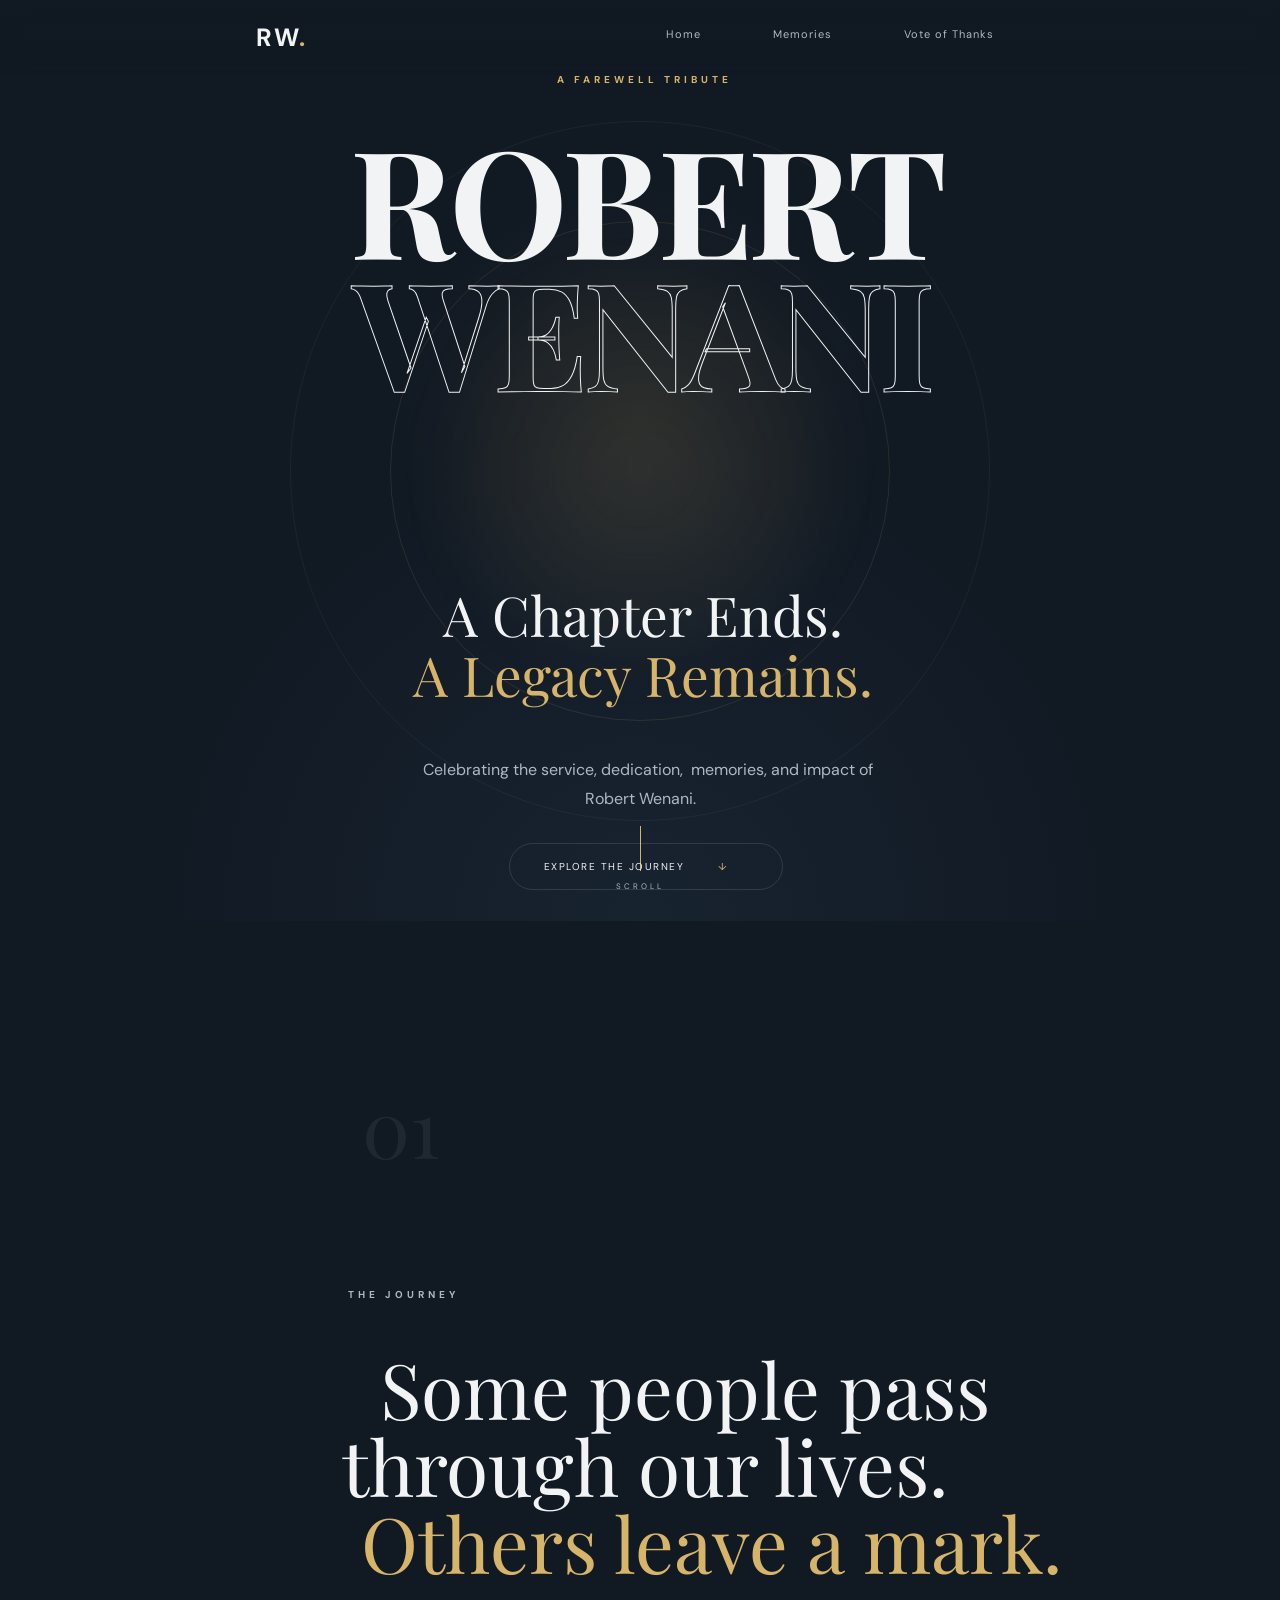
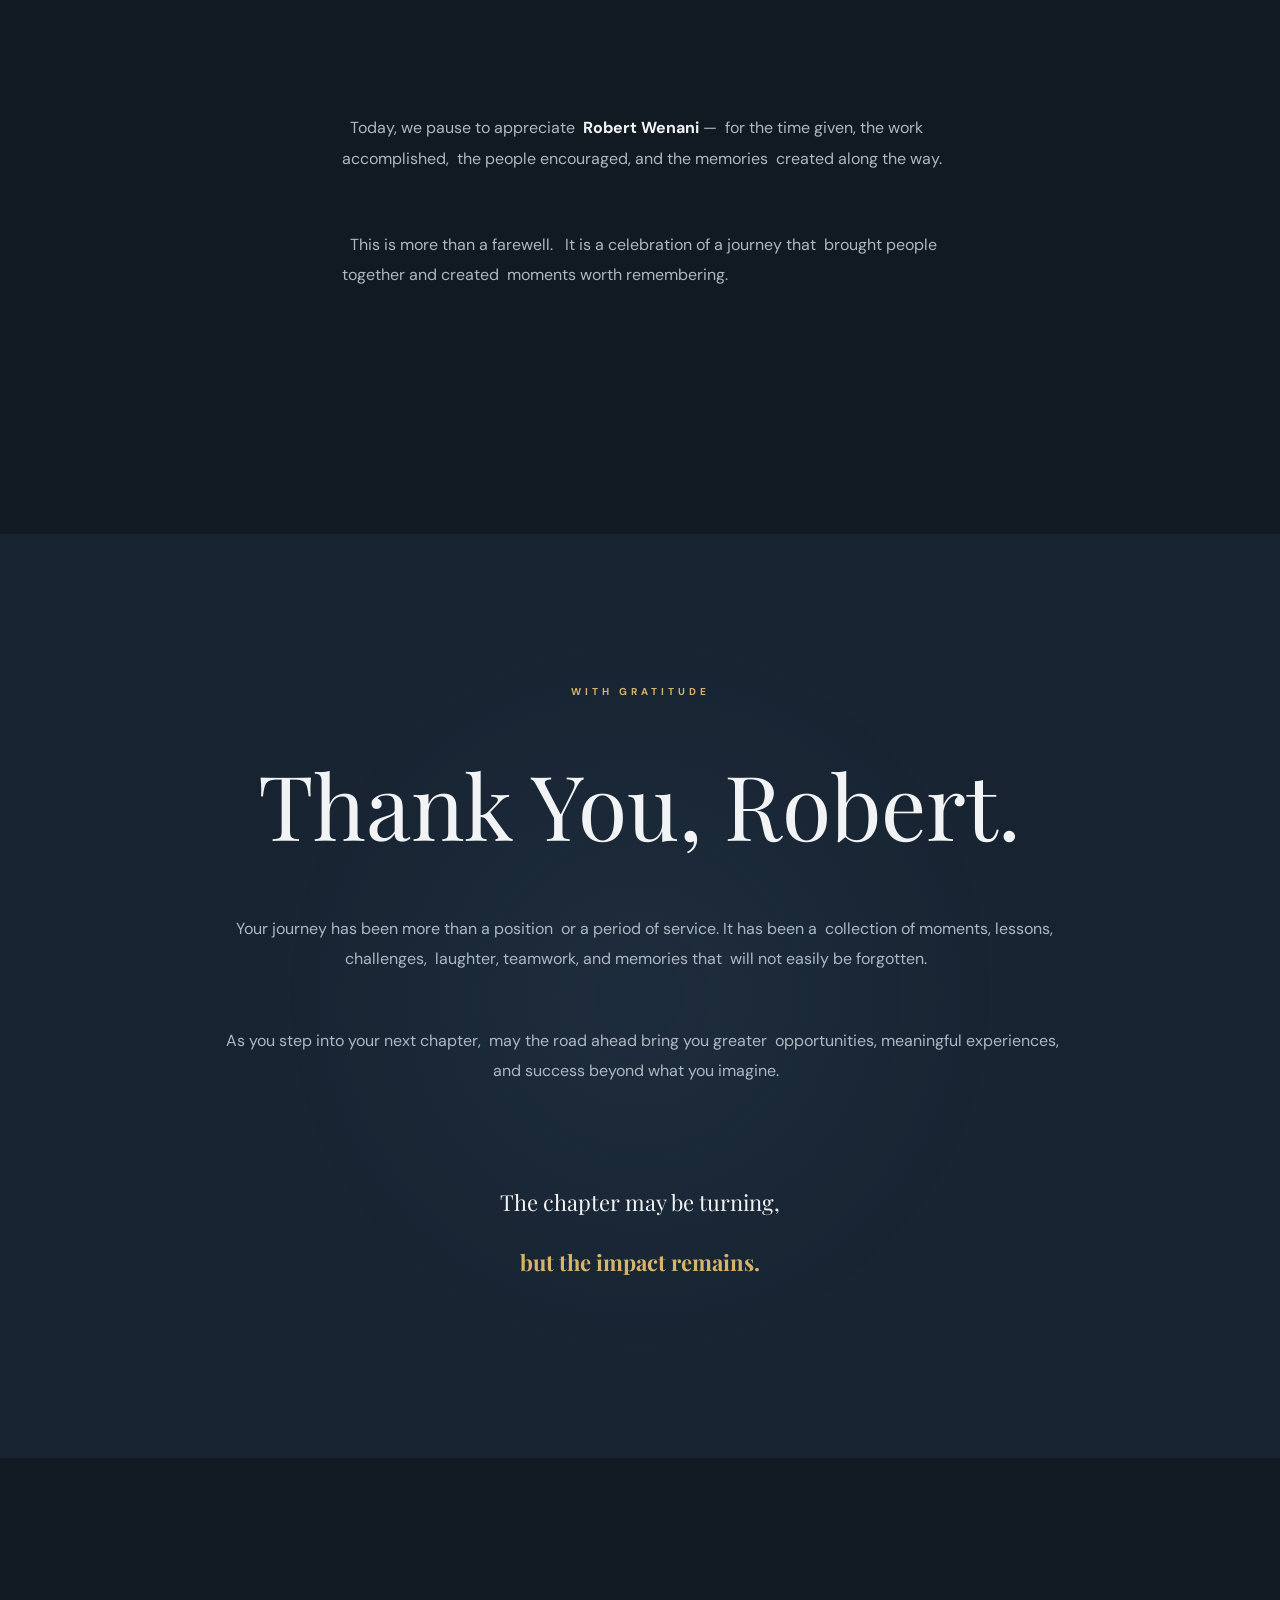
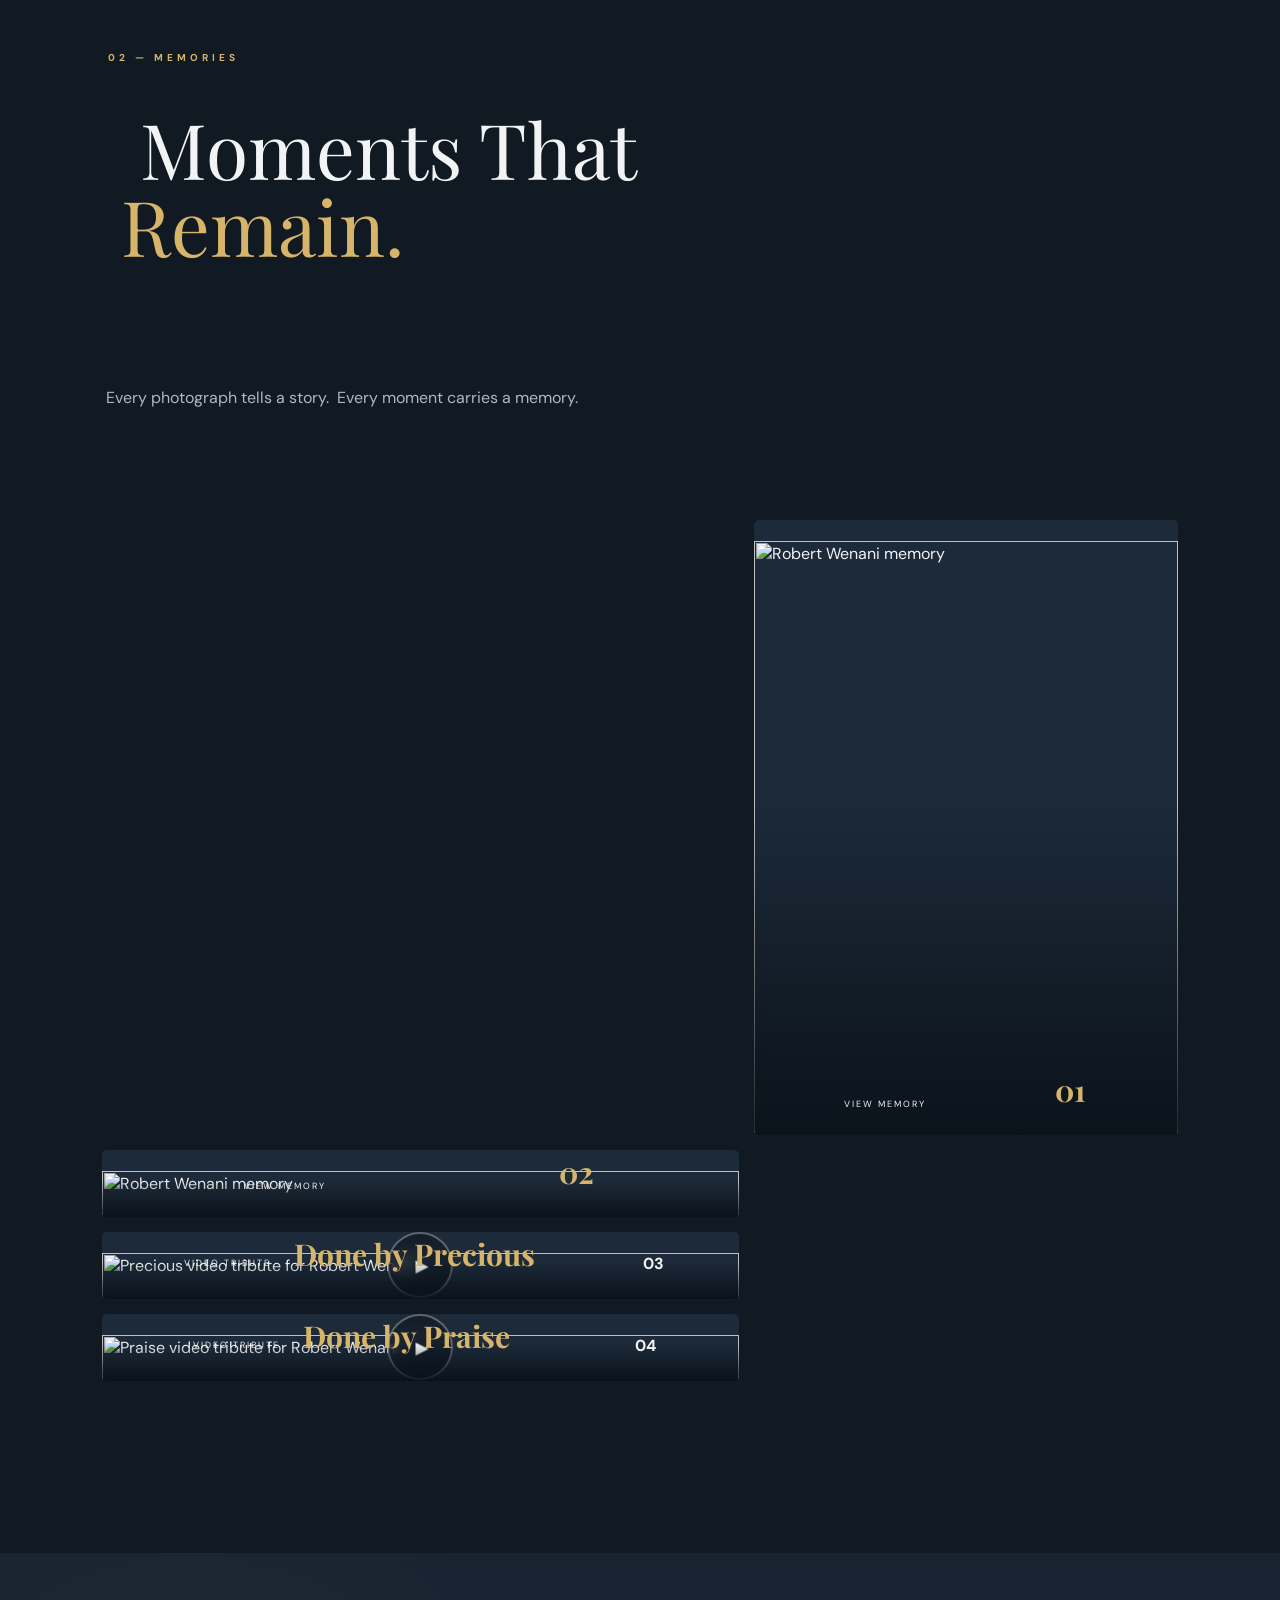
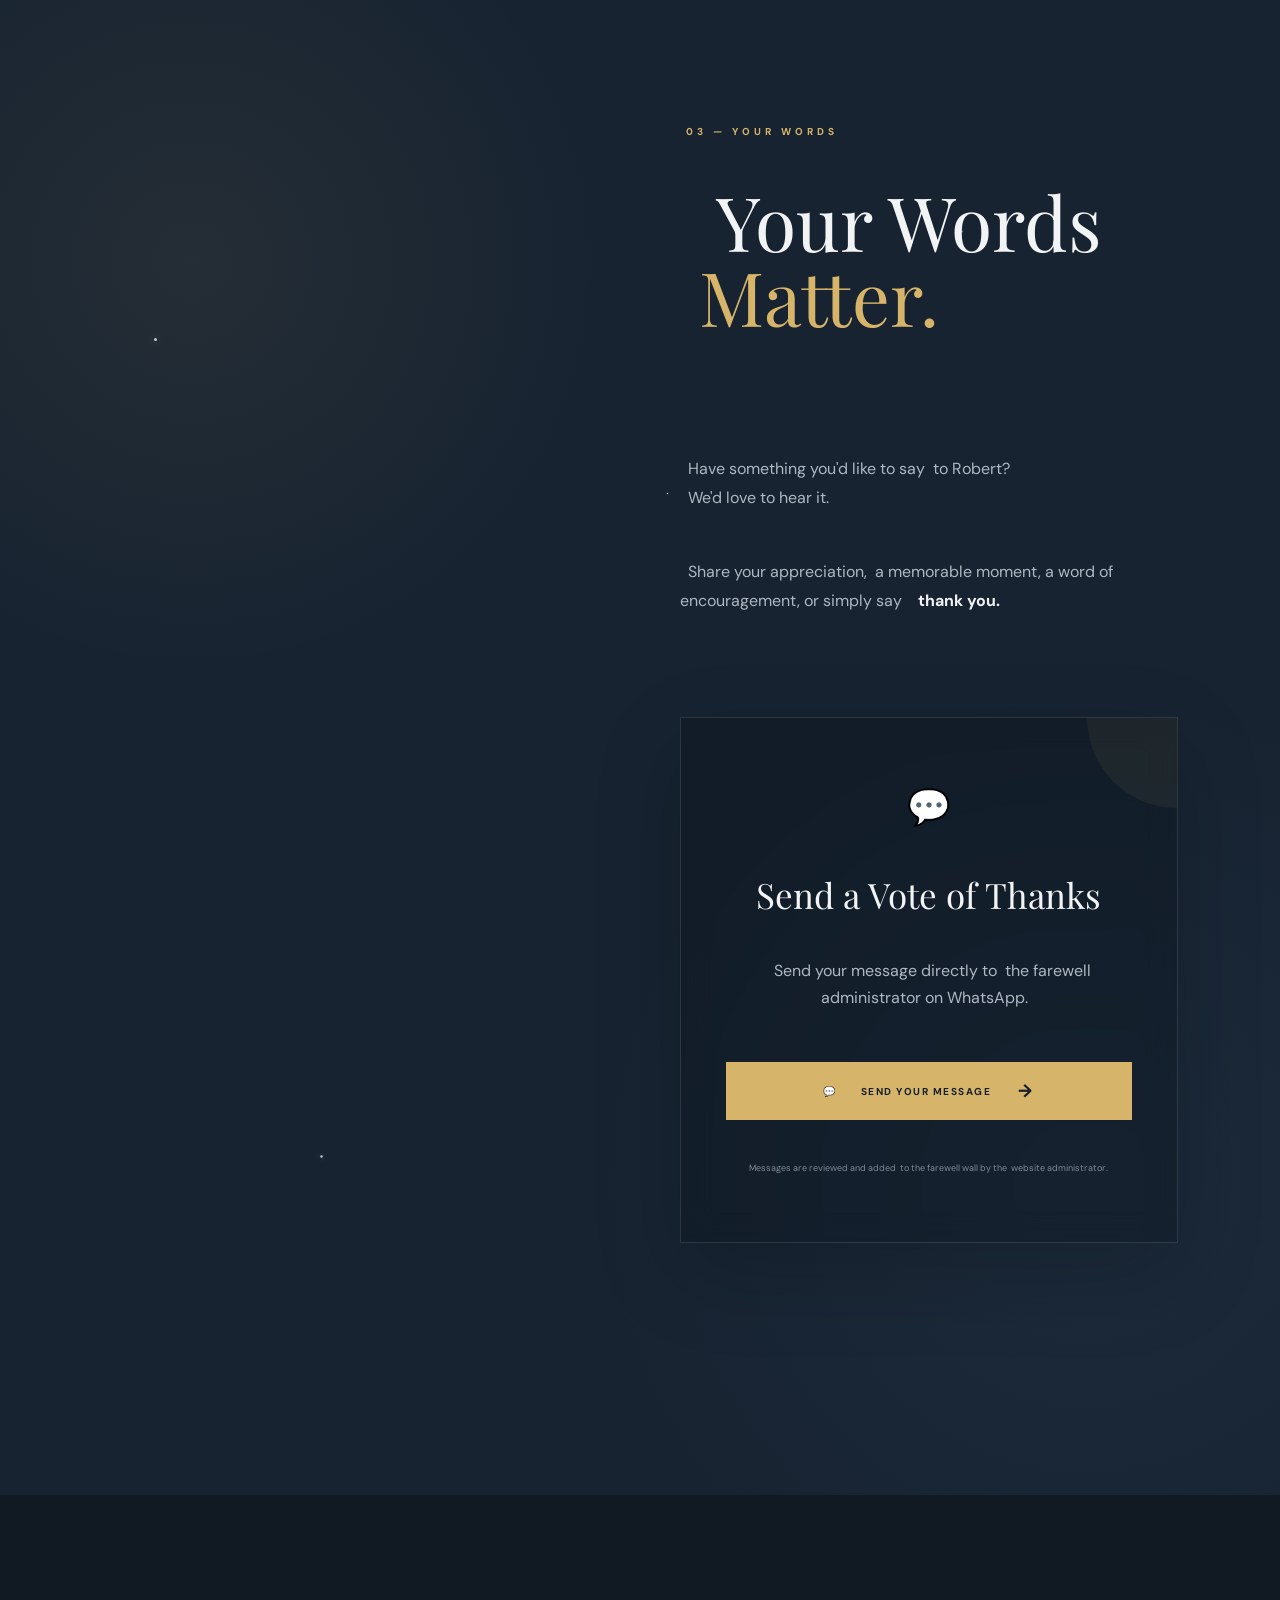
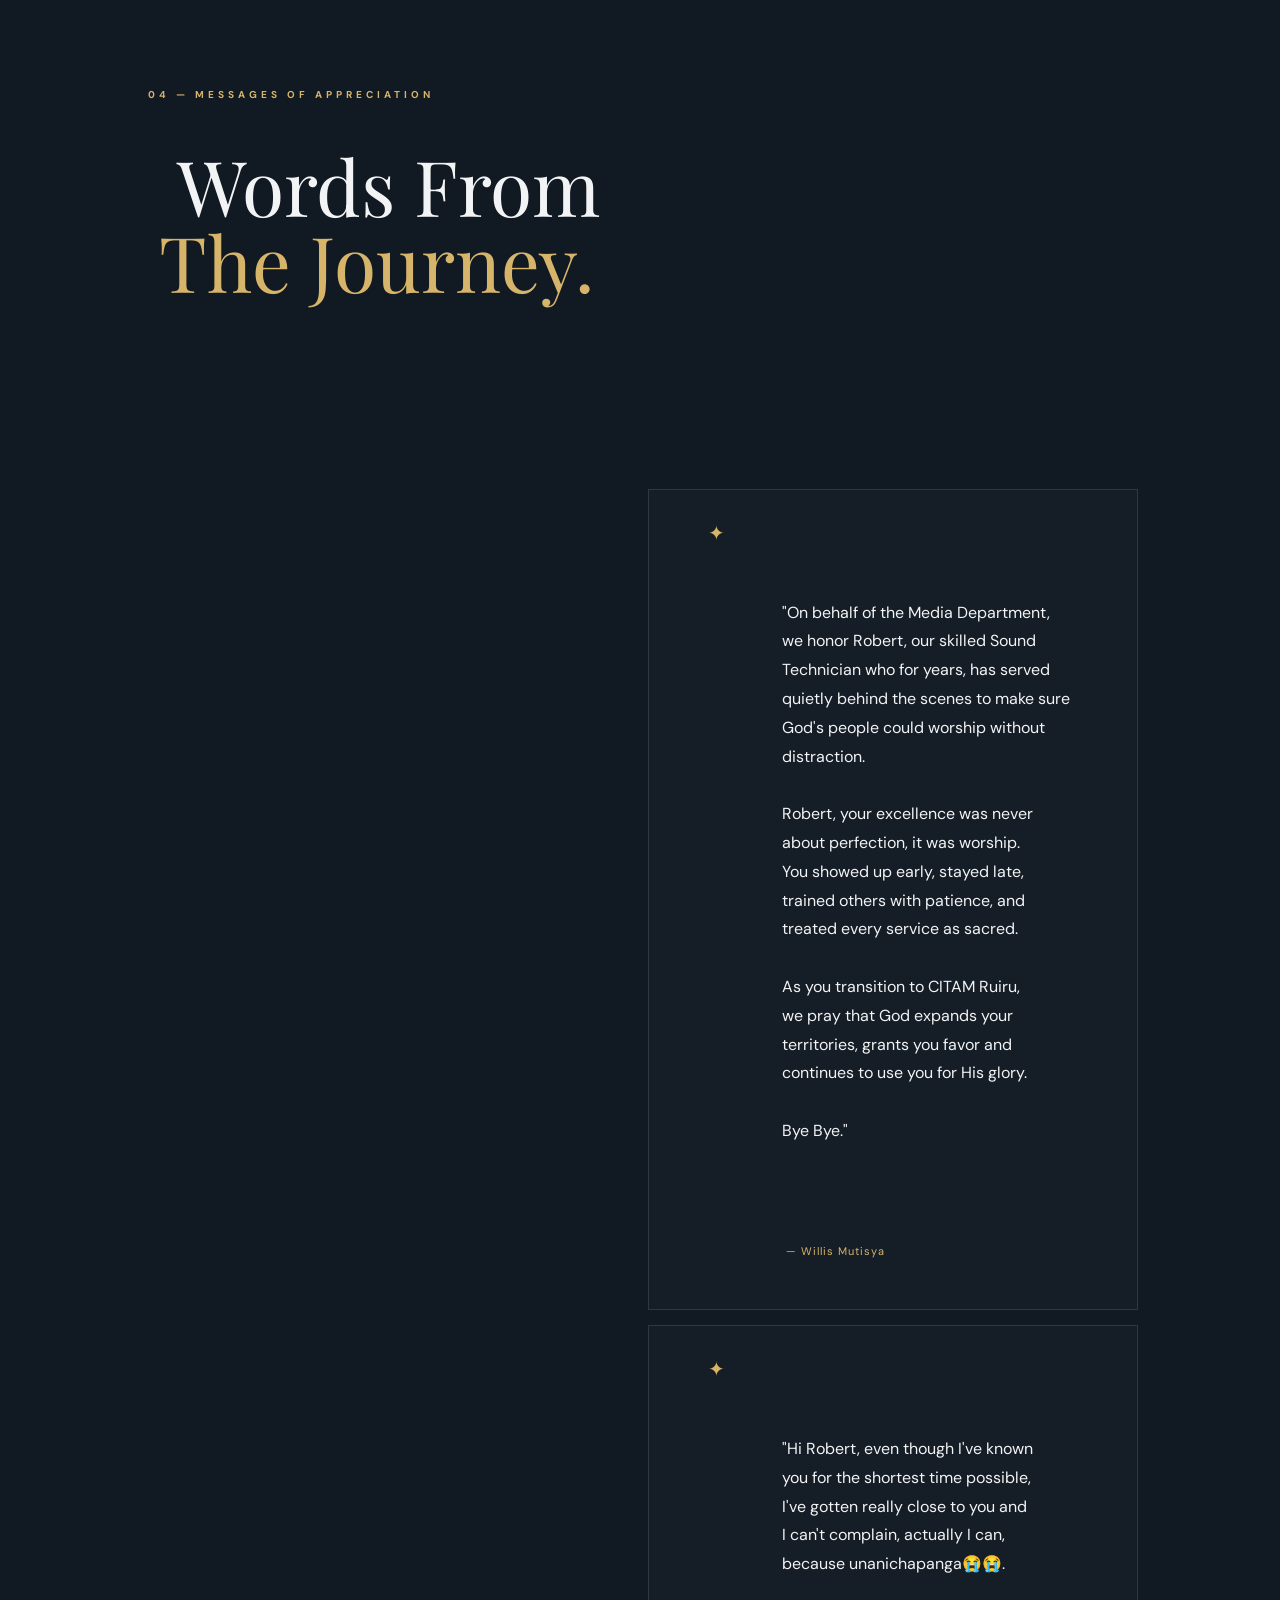
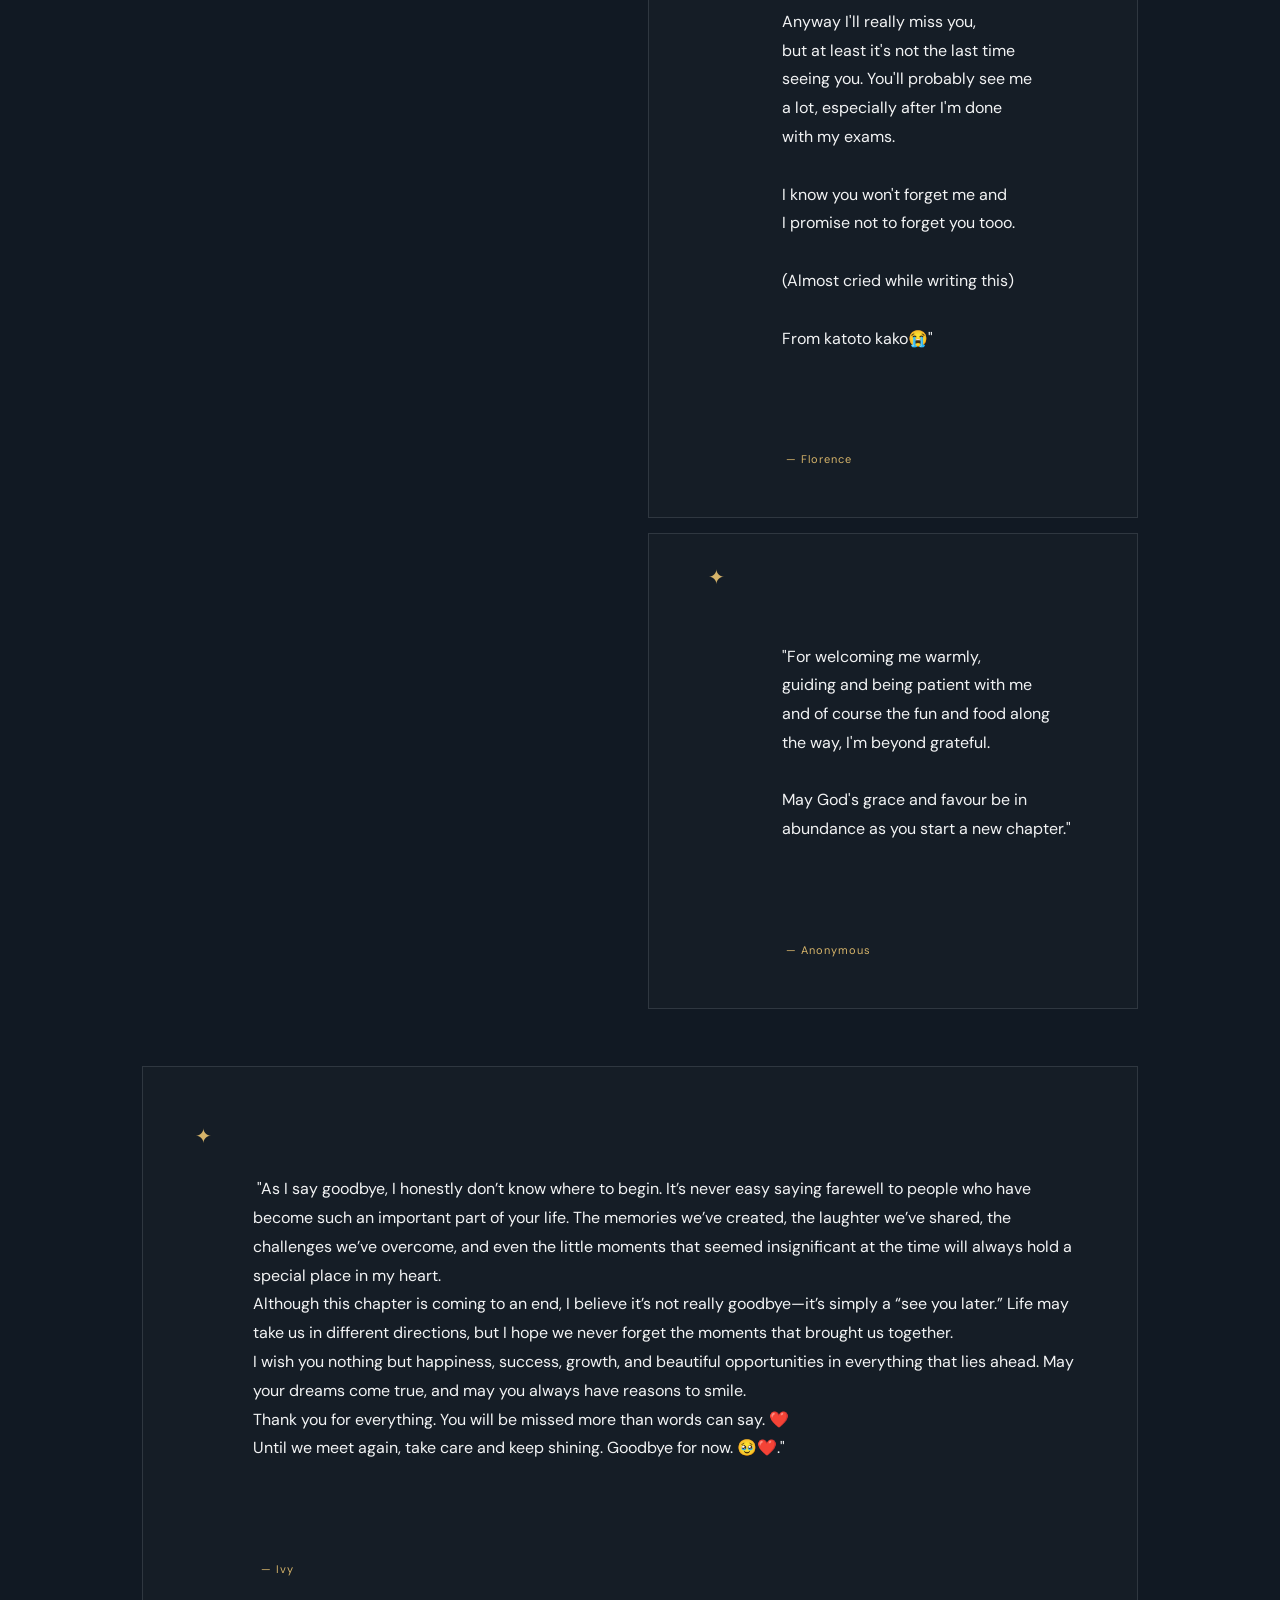
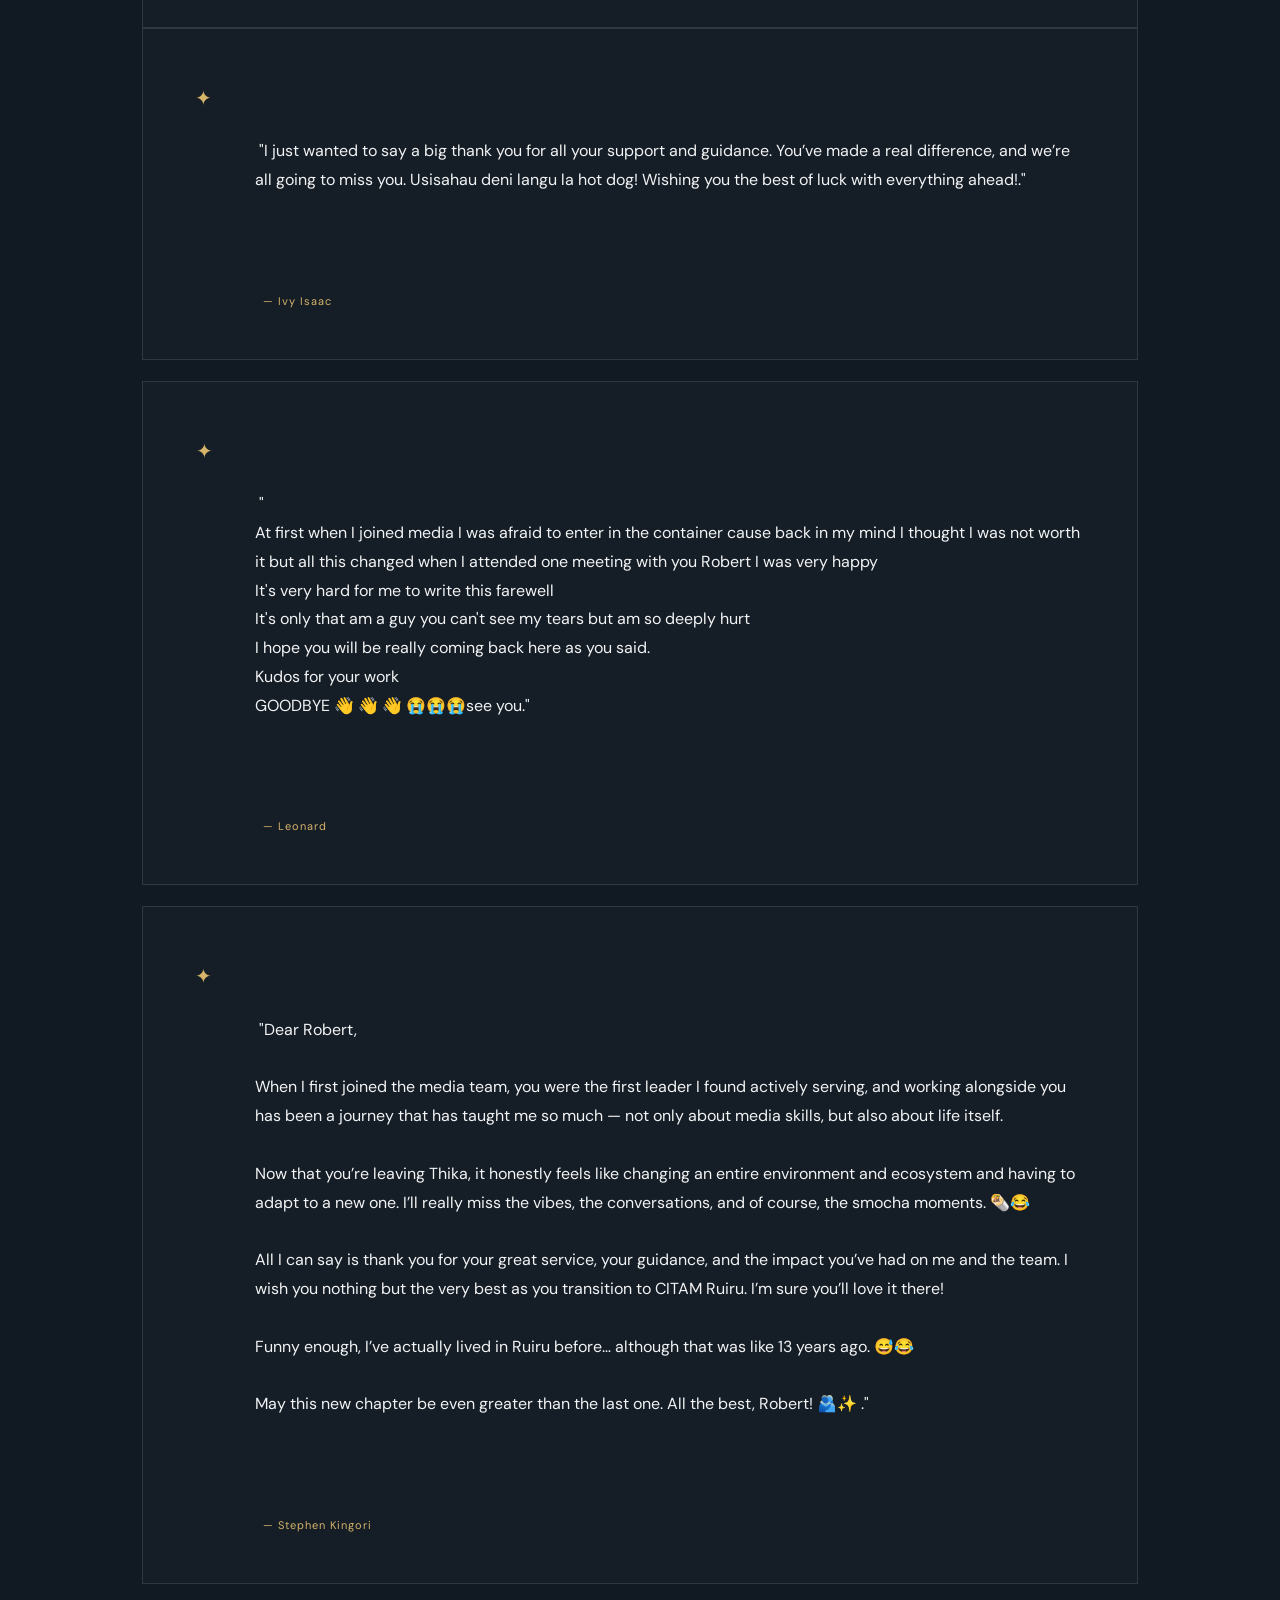
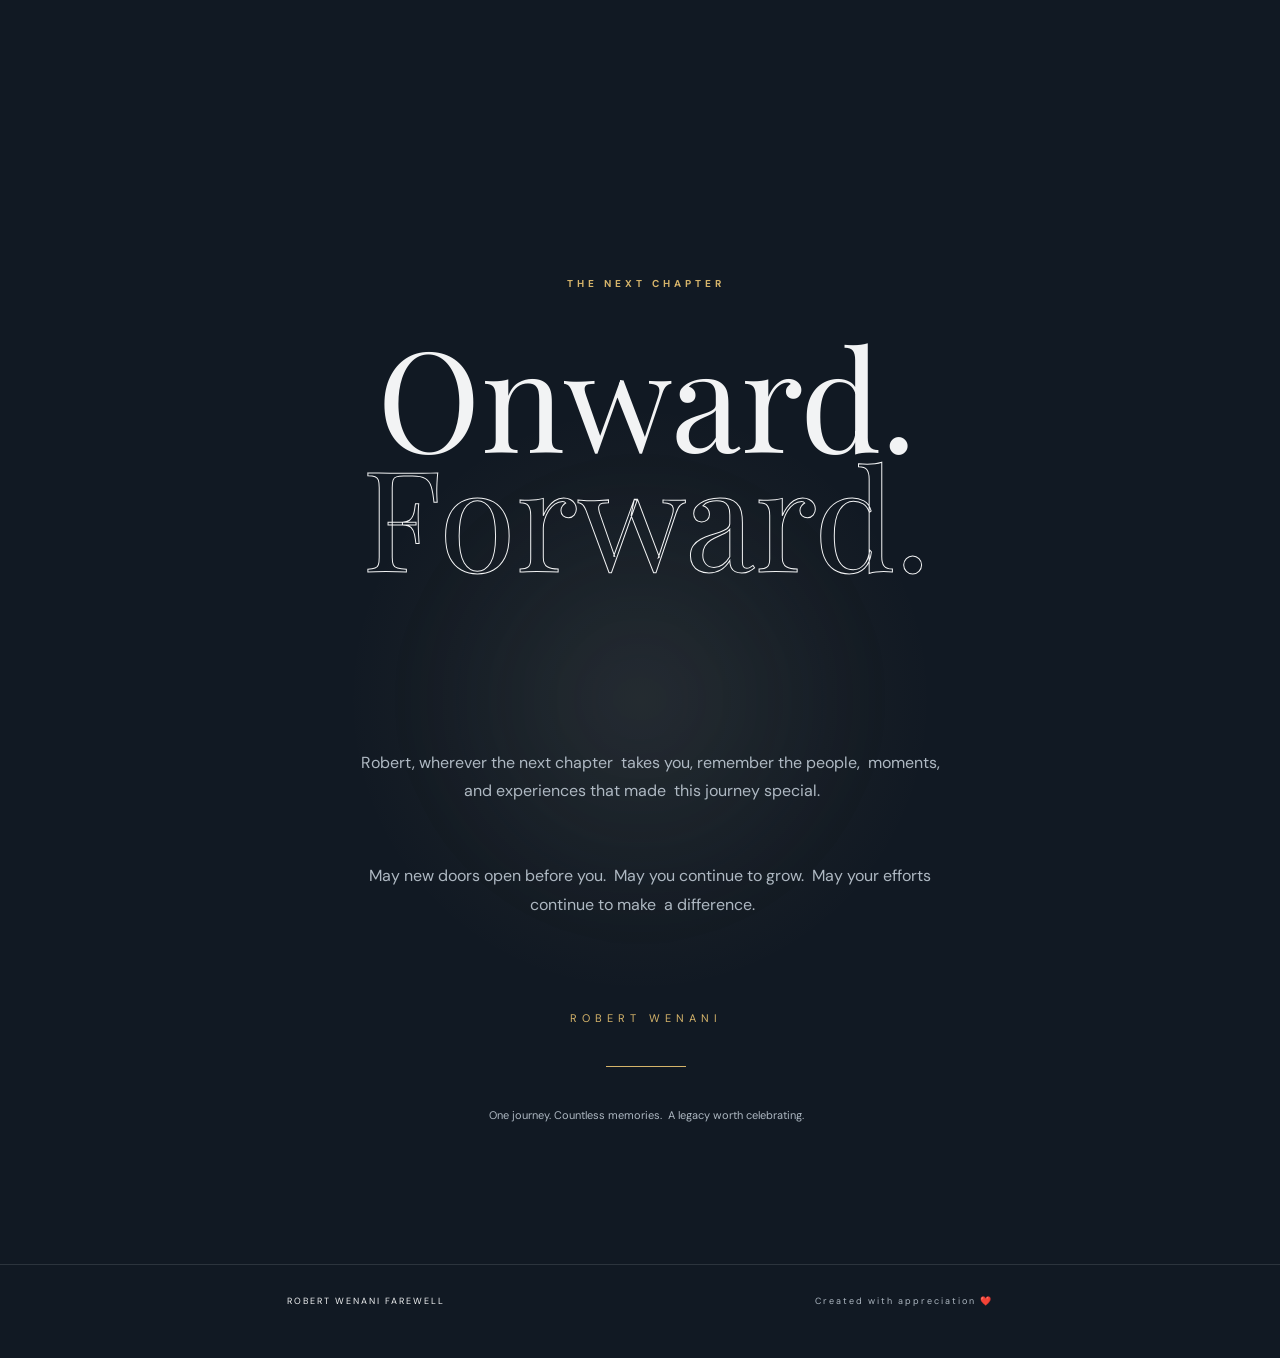
==== index.html @ 8e9fae32 "Update index.html" ====
‎<!DOCTYPE html><html lang="en"><head><meta charset="UTF-8">
‎
‎<meta
‎    name="viewport"
‎    content="width=device-width, initial-scale=1.0"
‎>
‎
‎<meta
‎    name="description"
‎    content="Robert Wenani Farewell — Celebrating a journey, memories and a legacy."
‎>
‎
‎<title>Robert Wenani | Farewell</title>
‎
‎<link rel="stylesheet" href="style.css">
‎
‎</head><body><!-- ================= NAVIGATION ================= -->
‎
‎<nav class="navbar">
‎
‎    <div class="logo">
‎        RW<span>.</span>
‎    </div>
‎
‎    <div class="nav-links">
‎
‎        <a href="#home">
‎            Home
‎        </a>
‎
‎        <a href="#memories">
‎            Memories
‎        </a>
‎
‎        <a href="#message">
‎            Vote of Thanks
‎        </a>
‎
‎    </div>
‎
‎</nav>
‎
‎
‎
‎<!-- ================= HERO ================= -->
‎
‎<header id="home" class="hero">
‎
‎    <div class="hero-glow"></div>
‎
‎    <div class="hero-circle circle-one"></div>
‎
‎    <div class="hero-circle circle-two"></div>
‎
‎
‎    <div class="hero-content">
‎
‎        <p class="eyebrow">
‎            A FAREWELL TRIBUTE
‎        </p>
‎
‎
‎        <h1 class="hero-title">
‎
‎            ROBERT
‎
‎            <span>
‎                WENANI
‎            </span>
‎
‎        </h1>
‎
‎
‎        <h2 class="hero-subtitle">
‎
‎            A Chapter Ends.
‎
‎            <br>
‎
‎            <span>
‎                A Legacy Remains.
‎            </span>
‎
‎        </h2>
‎
‎
‎        <p class="hero-description">
‎
‎            Celebrating the service, dedication,
‎            memories, and impact of Robert Wenani.
‎
‎        </p>
‎
‎
‎        <a
‎            href="#memories"
‎            class="hero-button"
‎        >
‎
‎            EXPLORE THE JOURNEY
‎
‎            <span>
‎                ↓
‎            </span>
‎
‎        </a>
‎
‎    </div>
‎
‎
‎    <div class="scroll-indicator">
‎
‎        <span></span>
‎
‎        SCROLL
‎
‎    </div>
‎
‎</header>
‎
‎
‎
‎<!-- ================= INTRO ================= -->
‎
‎<section class="intro section">
‎
‎    <div class="section-number">
‎        01
‎    </div>
‎
‎
‎    <div class="intro-content">
‎
‎        <p class="section-label">
‎            THE JOURNEY
‎        </p>
‎
‎
‎        <h2>
‎
‎            Some people pass through our lives.
‎
‎            <span>
‎                Others leave a mark.
‎            </span>
‎
‎        </h2>
‎
‎
‎        <p>
‎
‎            Today, we pause to appreciate
‎            <strong>Robert Wenani</strong> —
‎            for the time given, the work accomplished,
‎            the people encouraged, and the memories
‎            created along the way.
‎
‎        </p>
‎
‎
‎        <p>
‎
‎            This is more than a farewell.
‎
‎            It is a celebration of a journey that
‎            brought people together and created
‎            moments worth remembering.
‎
‎        </p>
‎
‎    </div>
‎
‎</section>
‎
‎
‎
‎<!-- ================= THANK YOU ================= -->
‎
‎<section class="thank-you section">
‎
‎    <div class="thank-card">
‎
‎        <p class="section-label">
‎            WITH GRATITUDE
‎        </p>
‎
‎
‎        <h2>
‎            Thank You, Robert.
‎        </h2>
‎
‎
‎        <p>
‎
‎            Your journey has been more than a position
‎            or a period of service. It has been a
‎            collection of moments, lessons, challenges,
‎            laughter, teamwork, and memories that
‎            will not easily be forgotten.
‎
‎        </p>
‎
‎
‎        <p>
‎
‎            As you step into your next chapter,
‎            may the road ahead bring you greater
‎            opportunities, meaningful experiences,
‎            and success beyond what you imagine.
‎
‎        </p>
‎
‎
‎        <div class="signature">
‎
‎            <span>
‎                The chapter may be turning,
‎            </span>
‎
‎            <strong>
‎                but the impact remains.
‎            </strong>
‎
‎        </div>
‎
‎    </div>
‎
‎</section>
‎
‎
‎
‎<!-- ================= MEMORIES ================= -->
‎
‎<section
‎    id="memories"
‎    class="memories section"
‎>
‎
‎    <div class="section-heading">
‎
‎        <p class="section-label">
‎            02 — MEMORIES
‎        </p>
‎
‎        <h2>
‎
‎            Moments That
‎
‎            <span>
‎                Remain.
‎            </span>
‎
‎        </h2>
‎
‎        <p>
‎            Every photograph tells a story.
‎            Every moment carries a memory.
‎        </p>
‎
‎    </div>
‎
‎
‎    <div class="gallery">
‎
‎
‎        <!-- ================= PHOTO 1 ================= -->
‎
‎        <a
‎            href="image.html?img=‎‎https://i.ibb.co/LhqjSBWR/IMG-20260829-WA5695.jpg"
‎            class="photo-card photo-one"
‎        >
‎
‎            <img
‎                src="‎https://i.ibb.co/LhqjSBWR/IMG-20260829-WA5695.jpg"
‎                alt="Robert Wenani memory"
‎            >
‎
‎            <div class="photo-overlay">
‎
‎                <span>
‎                    VIEW MEMORY
‎                </span>
‎
‎                <strong>
‎                    01
‎                </strong>
‎
‎            </div>
‎
‎        </a>
‎
‎
‎
‎        <!-- ================= PHOTO 2 ================= -->
‎
‎        <a
‎            href="image.html?img=‎
‎https://i.ibb.co/GvHkVmkq/IMG-20260829-WA7463.jpg
‎"
‎            class="photo-card photo-two"
‎        >
‎
‎            <img
‎                src="‎https://i.ibb.co/GvHkVmkq/IMG-20260829-WA7463.jpg‎"
‎                alt="Robert Wenani memory"
‎            >
‎
‎            <div class="photo-overlay">
‎
‎                <span>
‎                    VIEW MEMORY
‎                </span>
‎
‎                <strong>
‎                    02
‎                </strong>
‎
‎            </div>
‎
‎        </a>
‎
‎
‎
‎        <!-- ================= PRECIOUS VIDEO TRIBUTE ================= -->
‎
‎        <a
‎            href="https://drive.google.com/file/d/1kJwsnHJuyJzNyYjKVcHeNjvZQJDKrpsZ/view?usp=drivesdk"
‎            class="photo-card photo-three video-card"
‎            target="_blank"
‎            rel="noopener noreferrer"
‎        >
‎
‎            <img
‎                src="https://i.ibb.co/0py8fWWh/1788075253449.png"
‎                alt="Precious video tribute for Robert Wenani"
‎            >
‎
‎            <div class="video-play">
‎                ▶
‎            </div>
‎
‎            <div class="photo-overlay">
‎
‎                <div class="tribute-info">
‎
‎                    <span>
‎                        VIDEO TRIBUTE
‎                    </span>
‎
‎                    <strong>
‎                        Done by Precious
‎                    </strong>
‎
‎                </div>
‎
‎                <b>
‎                    03
‎                </b>
‎
‎            </div>
‎
‎        </a>
‎
‎
‎
‎        <!-- ================= PRAISE VIDEO TRIBUTE ================= -->
‎
‎        <a
‎            href="https://drive.google.com/file/d/1ekJ8J70eWffqo6eYa_F6KhXqivrk2Pzd/view?usp=drivesdk"
‎            class="photo-card photo-four video-card"
‎            target="_blank"
‎            rel="noopener noreferrer"
‎        >
‎
‎            <img
‎                src="https://i.ibb.co/0py8fWWh/1788075253449.png"
‎                alt="Praise video tribute for Robert Wenani"
‎            >
‎
‎            <div class="video-play">
‎                ▶
‎            </div>
‎
‎            <div class="photo-overlay">
‎
‎                <div class="tribute-info">
‎
‎                    <span>
‎                        VIDEO TRIBUTE
‎                    </span>
‎
‎                    <strong>
‎                        Done by Praise
‎                    </strong>
‎
‎                </div>
‎
‎                <b>
‎                    04
‎                </b>
‎
‎            </div>
‎
‎        </a>
‎
‎
‎    </div>
‎
‎</section>
‎
‎
‎
‎<!-- ================= VOTE OF THANKS ================= -->
‎
‎<section
‎    id="message"
‎    class="message-section section"
‎>
‎
‎
‎    <!-- Ambient lights -->
‎
‎    <div class="glitter glitter-one"></div>
‎
‎    <div class="glitter glitter-two"></div>
‎
‎    <div class="glitter glitter-three"></div>
‎
‎    <div class="glitter glitter-four"></div>
‎
‎    <div class="glitter glitter-five"></div>
‎
‎
‎    <div class="thanks-container">
‎
‎
‎        <!-- LEFT -->
‎
‎        <div class="thanks-content">
‎
‎            <p class="section-label">
‎                03 — YOUR WORDS
‎            </p>
‎
‎
‎            <h2>
‎
‎                Your Words
‎
‎                <span>
‎                    Matter.
‎                </span>
‎
‎            </h2>
‎
‎
‎            <p>
‎
‎                Have something you'd like to say
‎                to Robert?
‎
‎                <br>
‎
‎                We'd love to hear it.
‎
‎            </p>
‎
‎
‎            <p>
‎
‎                Share your appreciation,
‎                a memorable moment, a word of
‎                encouragement, or simply say
‎
‎                <strong>
‎                    thank you.
‎                </strong>
‎
‎            </p>
‎
‎        </div>
‎
‎
‎
‎        <!-- RIGHT -->
‎
‎        <div class="whatsapp-card">
‎
‎
‎            <div class="whatsapp-icon">
‎                💬
‎            </div>
‎
‎
‎            <h3>
‎                Send a Vote of Thanks
‎            </h3>
‎
‎
‎            <p>
‎
‎                Send your message directly to
‎                the farewell administrator on WhatsApp.
‎
‎            </p>
‎
‎
‎            <a
‎                href="https://wa.me/254793505060?text=Hey%21%20I%20saw%20the%20Robert%20Wenani%20Farewell%20website%20and%20I%27d%20like%20to%20submit%20a%20Vote%20of%20Thanks.%0A%0AName%3A%20%0AMessage%3A%20%0A%0APlease%20post%20my%20message%20as%3A%20With%20my%20name%20%2F%20Anonymous"
‎                class="whatsapp-button"
‎                target="_blank"
‎                rel="noopener noreferrer"
‎            >
‎
‎                <span>
‎                    💬
‎                </span>
‎
‎                SEND YOUR MESSAGE
‎
‎                <strong>
‎                    →
‎                </strong>
‎
‎            </a>
‎
‎
‎            <small>
‎
‎                Messages are reviewed and added
‎                to the farewell wall by the
‎                website administrator.
‎
‎            </small>
‎
‎        </div>
‎
‎
‎    </div>
‎
‎</section>
‎
‎
‎
‎<!-- ================= MESSAGES ================= -->
‎
‎<section class="messages-section section">
‎
‎    <div class="section-heading">
‎
‎        <p class="section-label">
‎            04 — MESSAGES OF APPRECIATION
‎        </p>
‎
‎
‎        <h2>
‎
‎            Words From
‎
‎            <span>
‎                The Journey.
‎            </span>
‎
‎        </h2>
‎
‎    </div>
‎
‎
‎
‎    <div class="messages-container">
‎
‎
‎        <!-- WILLIS -->
‎
‎        <article class="message-card">
‎
‎            <div class="message-icon">
‎                ✦
‎            </div>
‎
‎
‎            <div class="message-content">
‎
‎                <p class="message-text">
‎
‎                    "On behalf of the Media Department,
‎                    we honor Robert, our skilled Sound
‎                    Technician who for years, has served
‎                    quietly behind the scenes to make sure
‎                    God's people could worship without
‎                    distraction.
‎
‎                    Robert, your excellence was never
‎                    about perfection, it was worship.
‎                    You showed up early, stayed late,
‎                    trained others with patience, and
‎                    treated every service as sacred.
‎
‎                    As you transition to CITAM Ruiru,
‎                    we pray that God expands your
‎                    territories, grants you favor and
‎                    continues to use you for His glory.
‎
‎                    Bye Bye."
‎
‎                </p>
‎
‎
‎                <div class="message-author">
‎
‎                    — Willis Mutisya
‎
‎                </div>
‎
‎            </div>
‎
‎        </article>
‎
‎
‎
‎        <!-- FLORENCE -->
‎
‎        <article class="message-card">
‎
‎            <div class="message-icon">
‎                ✦
‎            </div>
‎
‎
‎            <div class="message-content">
‎
‎                <p class="message-text">
‎
‎                    "Hi Robert, even though I've known
‎                    you for the shortest time possible,
‎                    I've gotten really close to you and
‎                    I can't complain, actually I can,
‎                    because unanichapanga😭😭.
‎
‎                    Anyway I'll really miss you,
‎                    but at least it's not the last time
‎                    seeing you. You'll probably see me
‎                    a lot, especially after I'm done
‎                    with my exams.
‎
‎                    I know you won't forget me and
‎                    I promise not to forget you tooo.
‎
‎                    (Almost cried while writing this)
‎
‎                    From katoto kako😭"
‎
‎                </p>
‎
‎
‎                <div class="message-author">
‎
‎                    — Florence
‎
‎                </div>
‎
‎            </div>
‎
‎        </article>
‎
‎
‎
‎        <!-- ANONYMOUS -->
‎
‎        <article class="message-card">
‎
‎            <div class="message-icon">
‎                ✦
‎            </div>
‎
‎
‎            <div class="message-content">
‎
‎                <p class="message-text">
‎
‎                    "For welcoming me warmly,
‎                    guiding and being patient with me
‎                    and of course the fun and food along
‎                    the way, I'm beyond grateful.
‎
‎                    May God's grace and favour be in
‎                    abundance as you start a new chapter."
‎
‎                </p>
‎
‎
‎                <div class="message-author">
‎
‎                    — Anonymous
‎
‎                </div>
‎
‎            </div>
‎
‎        </article>
‎
‎
‎    </div>
‎
‎
‎
‎<!-- IVY -->
‎
‎<article class="message-card">
‎
‎    <div class="message-icon">
‎        ✦
‎    </div>
‎
‎    <div class="message-content">
‎
‎        <p class="message-text">
‎
‎            "As I say goodbye, I honestly don’t know where to begin. It’s never easy saying farewell to people who have become such an important part of your life. The memories we’ve created, the laughter we’ve shared, the challenges we’ve overcome, and even the little moments that seemed insignificant at the time will always hold a special place in my heart.
‎Although this chapter is coming to an end, I believe it’s not really goodbye—it’s simply a “see you later.” Life may take us in different directions, but I hope we never forget the moments that brought us together.
‎I wish you nothing but happiness, success, growth, and beautiful opportunities in everything that lies ahead. May your dreams come true, and may you always have reasons to smile.
‎Thank you for everything. You will be missed more than words can say. ❤️
‎Until we meet again, take care and keep shining. Goodbye for now. 🥹❤️."
‎
‎        </p>
‎
‎        <div class="message-author">
‎
‎            — Ivy
‎
‎        </div>
‎
‎    </div>
‎
‎</article>


<!--Ivy Isaac-->

<article class="message-card">
‎
‎    <div class="message-icon">
‎        ✦
‎    </div>
‎
‎    <div class="message-content">
‎
‎        <p class="message-text">
‎
‎            "I just wanted to say a big thank you for all your support and guidance. You’ve made a real difference, and we’re all going to miss you. Usisahau deni langu la hot dog! Wishing you the best of luck with everything ahead!."
‎
‎        </p>
‎
‎        <div class="message-author">
‎
‎            — Ivy Isaac 
‎
‎        </div>
‎
‎    </div>
‎
‎</article>
‎
‎
‎<!--Leonard-->
‎
‎<article class="message-card">
‎
‎    <div class="message-icon">
‎        ✦
‎    </div>
‎
‎    <div class="message-content">
‎
‎        <p class="message-text">
‎
‎            "
‎At first when I joined media I was afraid to enter in the container cause back in my mind I thought I was not worth it but all this changed when I attended one meeting with you Robert I was very happy 
‎It's very hard for me to write this farewell
‎It's only that am a guy you can't see my tears but am so deeply hurt
‎I hope you will be really coming back here as you said.
‎Kudos for your work
‎GOODBYE 👋 👋 👋 😭😭😭see you."
‎
‎        </p>
‎
‎        <div class="message-author">
‎
‎            — Leonard
‎
‎        </div>
‎
‎    </div>
‎
‎</article>
‎
‎
‎<!--Stephen Kingori -->

‎
‎<article class="message-card">
‎
‎    <div class="message-icon">
‎        ✦
‎    </div>
‎
‎    <div class="message-content">
‎
‎        <p class="message-text">
‎
‎            "Dear Robert,
‎
‎When I first joined the media team, you were the first leader I found actively serving, and working alongside you has been a journey that has taught me so much — not only about media skills, but also about life itself.
‎
‎Now that you’re leaving Thika, it honestly feels like changing an entire environment and ecosystem and having to adapt to a new one. I’ll really miss the vibes, the conversations, and of course, the smocha moments. 🌯😂
‎
‎All I can say is thank you for your great service, your guidance, and the impact you’ve had on me and the team. I wish you nothing but the very best as you transition to CITAM Ruiru. I’m sure you’ll love it there!
‎
‎Funny enough, I’ve actually lived in Ruiru before… although that was like 13 years ago. 😅😂
‎
‎May this new chapter be even greater than the last one. All the best, Robert! 🫂✨ ."
‎
‎        </p>
‎
‎        <div class="message-author">
‎
‎            — Stephen Kingori 
‎
‎        </div>
‎
‎    </div>
‎
‎</article>
‎
‎</section>
‎
‎
‎
‎<!-- ================= FINAL ================= -->
‎
‎<section class="final-section">
‎
‎
‎    <div class="final-glow"></div>
‎
‎
‎    <div class="final-content">
‎
‎        <p class="section-label">
‎            THE NEXT CHAPTER
‎        </p>
‎
‎
‎        <h2>
‎
‎            Onward.
‎
‎            <span>
‎                Forward.
‎            </span>
‎
‎        </h2>
‎
‎
‎        <p>
‎
‎            Robert, wherever the next chapter
‎            takes you, remember the people,
‎            moments, and experiences that made
‎            this journey special.
‎
‎        </p>
‎
‎
‎        <p>
‎
‎            May new doors open before you.
‎            May you continue to grow.
‎            May your efforts continue to make
‎            a difference.
‎
‎        </p>
‎
‎
‎        <div class="final-name">
‎            ROBERT WENANI
‎        </div>
‎
‎
‎        <div class="final-line"></div>
‎
‎
‎        <p class="closing">
‎
‎            One journey. Countless memories.
‎            A legacy worth celebrating.
‎
‎        </p>
‎
‎    </div>
‎
‎</section>
‎
‎
‎
‎<!-- ================= FOOTER ================= -->
‎
‎<footer>
‎
‎    <div>
‎        ROBERT WENANI FAREWELL
‎    </div>
‎
‎
‎    <span>
‎        Created with appreciation ❤️
‎    </span>
‎
‎</footer>
‎
‎</body></html>
---- style.css ----
@import url('https://fonts.googleapis.com/css2?family=DM+Sans:wght@400;500;600;700&family=Playfair+Display:wght@400;500;600;700&display=swap');

/* =====================================================
ROOT
===================================================== */

:root {

--bg: #111923;

--bg2: #172331;

--bg3: #1c2a39;

--text: #f2f3f4;

--muted: #aeb8c2;

--accent: #d6b46a;

--border: rgba(220,230,240,.13);

}

/* =====================================================
RESET
===================================================== */

* {
  
  margin: 0;
  
  padding: 0;
  
  box-sizing: border-box;

}

html {

scroll-behavior: smooth;

}

body {

background: var(--bg);

color: var(--text);

font-family: "DM Sans", sans-serif;

overflow-x: hidden;

}

a {

color: inherit;

text-decoration: none;

}

img {

display: block;

}

/* =====================================================
NAVBAR
===================================================== */

.navbar {

position: fixed;

top: 0;

left: 0;

width: 100%;

height: 75px;

display: flex;

justify-content: space-between;

align-items: center;

padding: 0 7%;

z-index: 1000;

background:
    linear-gradient(
        rgba(17,25,35,.95),
        rgba(17,25,35,.35),
        transparent
    );

backdrop-filter: blur(12px);

}

.logo {

font-size: 25px;

font-weight: 700;

letter-spacing: 2px;

}

.logo span {

color: var(--accent);

}

.nav-links {

display: flex;

gap: 30px;

}

.nav-links a {

font-size: 11px;

letter-spacing: 1px;

color: var(--muted);

transition: .3s ease;

}

.nav-links a:hover {

color: var(--text);

}

/* =====================================================
HERO
===================================================== */

.hero {

min-height: 100vh;

position: relative;

display: flex;

align-items: center;

justify-content: center;

text-align: center;

overflow: hidden;

background:

    radial-gradient(
        circle at 50% 45%,
        rgba(214,180,106,.09),
        transparent 30%
    ),

    radial-gradient(
        circle at 50% 100%,
        rgba(75,110,145,.12),
        transparent 45%
    ),

    var(--bg);

}

.hero-glow {

position: absolute;

width: 500px;

height: 500px;

border-radius: 50%;

background:
    radial-gradient(
        circle,
        rgba(214,180,106,.08),
        transparent 65%
    );

filter: blur(20px);

animation: breathe 6s ease-in-out infinite;

}

.hero-circle {

position: absolute;

border-radius: 50%;

border: 1px solid
    rgba(214,180,106,.12);

}

.circle-one {

width: 500px;

height: 500px;

animation:
    rotateCircle 25s linear infinite;

}

.circle-two {

width: 700px;

height: 700px;

border-color:
    rgba(220,230,240,.05);

animation:
    rotateCircle 35s linear infinite reverse;

}

.hero-content {

position: relative;

z-index: 5;

max-width: 950px;

padding: 30px;

}

.eyebrow,
.section-label {

color: var(--accent);

font-size: 10px;

font-weight: 700;

letter-spacing: 4px;

margin-bottom: 25px;

}

.hero-title {

font-family:
    "Playfair Display",
    serif;

font-size:
    clamp(60px, 12vw, 150px);

line-height: .88;

letter-spacing: -5px;

animation:
    titleReveal 1.2s ease forwards;

}

.hero-title span {

display: block;

color: transparent;

-webkit-text-stroke:
    1px var(--text);

}

.hero-subtitle {

margin-top: 35px;

font-family:
    "Playfair Display",
    serif;

font-size:
    clamp(25px, 5vw, 55px);

font-weight: 400;

line-height: 1.1;

}

.hero-subtitle span {

color: var(--accent);

}

.hero-description {

max-width: 500px;

margin: 30px auto;

color: var(--muted);

line-height: 1.8;

}

.hero-button {

display: inline-flex;

gap: 20px;

align-items: center;

padding: 16px 25px;

border: 1px solid var(--border);

border-radius: 100px;

font-size: 10px;

letter-spacing: 1.5px;

transition: .4s ease;

}

.hero-button:hover {

background: var(--text);

color: var(--bg);

transform: translateY(-4px);

}

.hero-button span {

color: var(--accent);

}

.scroll-indicator {

position: absolute;

bottom: 30px;

left: 50%;

transform: translateX(-50%);

font-size: 8px;

letter-spacing: 3px;

color: var(--muted);

}

.scroll-indicator span {

display: block;

width: 1px;

height: 45px;

background: var(--accent);

margin: 0 auto 10px;

animation:
    scrollMove 1.5s infinite;

}

/* =====================================================
GENERAL SECTIONS
===================================================== */

.section {

padding: 130px 8%;

}

.section-number {

font-family:
    "Playfair Display",
    serif;

font-size: 80px;

color:
    rgba(220,230,240,.07);

}

.intro {

display: grid;

grid-template-columns: 150px 1fr;

gap: 50px;

max-width: 1200px;

margin: auto;

}

.intro-content {

max-width: 850px;

}

.intro h2,
.section-heading h2 {

font-family:
    "Playfair Display",
    serif;

font-size:
    clamp(40px, 6vw, 80px);

line-height: 1;

font-weight: 400;

}

.intro h2 span,
.section-heading h2 span {

color: var(--accent);

display: block;

}

.intro p {

margin-top: 35px;

max-width: 650px;

color: var(--muted);

line-height: 1.9;

}

.intro strong {

color: var(--text);

}

/* =====================================================
THANK YOU
===================================================== */

.thank-you {

background:

    radial-gradient(
        circle at 50% 50%,
        rgba(75,110,145,.12),
        transparent 50%
    ),

    var(--bg2);

display: flex;

justify-content: center;

}

.thank-card {

max-width: 850px;

text-align: center;

}

.thank-card h2 {

font-family:
    "Playfair Display",
    serif;

font-size:
    clamp(45px, 7vw, 90px);

font-weight: 400;

}

.thank-card > p:not(.section-label) {

color: var(--muted);

line-height: 1.9;

margin-top: 30px;

}

.signature {

margin-top: 50px;

display: flex;

flex-direction: column;

font-family:
    "Playfair Display",
    serif;

font-size: 22px;

}

.signature strong {

color: var(--accent);

}

/* =====================================================
GALLERY
===================================================== */

.memories {

background: var(--bg);

}

.section-heading {

max-width: 1000px;

margin-bottom: 70px;

}

.section-heading > p:last-child {

margin-top: 25px;

color: var(--muted);

}

.gallery {

display: grid;

grid-template-columns:
    1.2fr .8fr;

grid-template-rows:
    300px 300px;

gap: 15px;

max-width: 1200px;

margin: auto;

}

.photo-card {

position: relative;

overflow: hidden;

border-radius: 5px;

background: var(--bg3);

}

.photo-one {

grid-row: span 2;

}

.photo-card img {

width: 100%;

height: 100%;

object-fit: cover;

transition:
    transform 1s
    cubic-bezier(.2,.8,.2,1);

}

.photo-card:hover img {

transform: scale(1.08);

}

.photo-overlay {

position: absolute;

inset: 0;

display: flex;

justify-content: space-between;

align-items: flex-end;

padding: 25px;

background:
    linear-gradient(
        transparent 45%,
        rgba(8,14,21,.85)
    );

}

.photo-overlay span {

font-size: 9px;

letter-spacing: 2px;

}

.photo-overlay strong {

font-family:
    "Playfair Display",
    serif;

font-size: 30px;

color: var(--accent);

}

/* =====================================================
VIDEO
===================================================== */

.video-card {

cursor: pointer;

}

.video-play {

position: absolute;

top: 50%;

left: 50%;

transform:
    translate(-50%, -50%);

width: 65px;

height: 65px;

display: flex;

align-items: center;

justify-content: center;

border: 1px solid
    rgba(255,255,255,.6);

border-radius: 50%;

background:
    rgba(10,17,25,.45);

backdrop-filter: blur(8px);

color: var(--text);

font-size: 17px;

padding-left: 3px;

transition: .4s ease;

}

.video-card:hover .video-play {

transform:
    translate(-50%, -50%)
    scale(1.12);

border-color: var(--accent);

color: var(--accent);

}

/* =====================================================
VOTE OF THANKS
===================================================== */

.message-section {

position: relative;

overflow: hidden;

background:

    radial-gradient(
        circle at 15% 20%,
        rgba(214,180,106,.07),
        transparent 25%
    ),

    radial-gradient(
        circle at 85% 80%,
        rgba(75,110,145,.10),
        transparent 30%
    ),

    var(--bg2);

}

.thanks-container {

position: relative;

z-index: 5;

max-width: 1200px;

margin: auto;

display: grid;

grid-template-columns:
    1fr 1fr;

gap: 80px;

align-items: center;

}

.thanks-content h2 {

font-family:
    "Playfair Display",
    serif;

font-size:
    clamp(45px, 6vw, 75px);

font-weight: 400;

line-height: 1;

}

.thanks-content h2 span {

display: block;

color: var(--accent);

}

.thanks-content > p:not(.section-label) {

max-width: 600px;

color: var(--muted);

line-height: 1.8;

margin-top: 25px;

}

.thanks-content strong {

color: var(--text);

}

/* =====================================================
WHATSAPP CARD
===================================================== */

.whatsapp-card {

padding: 45px;

border: 1px solid var(--border);

background:
    rgba(10,18,28,.35);

backdrop-filter: blur(15px);

text-align: center;

box-shadow:
    0 30px 80px
    rgba(0,0,0,.18);

position: relative;

overflow: hidden;

}

.whatsapp-card::before {

content: "";

position: absolute;

width: 180px;

height: 180px;

border-radius: 50%;

background:
    rgba(214,180,106,.06);

top: -90px;

right: -90px;

}

.whatsapp-icon {

font-size: 35px;

margin-bottom: 20px;

}

.whatsapp-card h3 {

font-family:
    "Playfair Display",
    serif;

font-size: 35px;

font-weight: 400;

}

.whatsapp-card > p {

color: var(--muted);

line-height: 1.7;

margin: 18px auto 30px;

max-width: 400px;

}

.whatsapp-button {

position: relative;

z-index: 2;

display: flex;

align-items: center;

justify-content: center;

gap: 14px;

width: 100%;

padding: 17px 20px;

background: var(--accent);

color: #17202a;

font-size: 10px;

font-weight: 700;

letter-spacing: 1.5px;

transition:
    transform .3s ease,
    box-shadow .3s ease;

}

.whatsapp-button strong {

font-size: 18px;

}

.whatsapp-button:hover {

transform: translateY(-4px);

box-shadow:
    0 12px 30px
    rgba(214,180,106,.18);

}

.whatsapp-card small {

display: block;

color: #7f8a95;

font-size: 9px;

line-height: 1.6;

margin-top: 20px;

}

/* =====================================================
GLITTER
===================================================== */

.glitter {

position: absolute;

width: 3px;

height: 3px;

border-radius: 50%;

background:
    rgba(255,255,255,.75);

pointer-events: none;

animation:
    floatGlitter 7s ease-in-out infinite;

box-shadow:
    0 0 8px
    rgba(255,255,255,.4);

}

.glitter-one {

left: 12%;

top: 25%;

}

.glitter-two {

left: 75%;

top: 18%;

animation-delay: 1.5s;

transform: scale(.7);

}

.glitter-three {

left: 88%;

top: 65%;

animation-delay: 3s;

transform: scale(.6);

}

.glitter-four {

left: 25%;

top: 78%;

animation-delay: 4.5s;

transform: scale(.8);

}

.glitter-five {

left: 52%;

top: 35%;

animation-delay: 2.5s;

transform: scale(.5);

}

/* =====================================================
MESSAGES
===================================================== */

.messages-section {

max-width: 1200px;

margin: auto;

}

.messages-container {

display: grid;

grid-template-columns:
    repeat(2, 1fr);

gap: 15px;

}

.message-card {

padding: 30px;

border: 1px solid var(--border);

background:
    rgba(255,255,255,.015);

display: flex;

gap: 20px;

animation:
    messageAppear .7s ease;

transition:
    transform .3s ease,
    border-color .3s ease;

}

.message-card:hover {

transform: translateY(-5px);

border-color:
    rgba(214,180,106,.35);

}

.message-icon {

color: var(--accent);

font-size: 20px;

}

.message-text {

color: var(--text);

line-height: 1.8;

white-space: pre-line;

}

.message-author {

margin-top: 20px;

color: var(--accent);

font-size: 11px;

letter-spacing: 1px;

}

/* =====================================================
FINAL SECTION
===================================================== */

.final-section {

min-height: 90vh;

position: relative;

display: flex;

align-items: center;

justify-content: center;

text-align: center;

padding: 100px 8%;

overflow: hidden;

background:

    radial-gradient(
        circle at center,
        rgba(214,180,106,.08),
        transparent 35%
    ),

    var(--bg);

}

.final-glow {

position: absolute;

width: 500px;

height: 500px;

border-radius: 50%;

background:
    radial-gradient(
        circle,
        rgba(80,115,150,.09),
        transparent 65%
    );

filter: blur(30px);

animation:
    breathe 8s ease-in-out infinite;

}

.final-content {

position: relative;

z-index: 2;

max-width: 800px;

}

.final-content h2 {

font-family:
    "Playfair Display",
    serif;

font-size:
    clamp(70px, 12vw, 140px);

font-weight: 400;

line-height: .85;

}

.final-content h2 span {

display: block;

color: transparent;

-webkit-text-stroke:
    1px var(--text);

}

.final-content >
p:not(.section-label):not(.closing) {

max-width: 600px;

margin: 35px auto 0;

color: var(--muted);

line-height: 1.8;

}

.final-name {

margin-top: 70px;

font-size: 11px;

letter-spacing: 5px;

color: var(--accent);

}

.final-line {

width: 80px;

height: 1px;

background: var(--accent);

margin: 20px auto;

}

.closing {

color: var(--muted);

font-size: 11px;

}

/* =====================================================
FOOTER
===================================================== */

footer {

border-top:
    1px solid var(--border);

padding: 30px 8%;

display: flex;

justify-content: space-between;

font-size: 9px;

letter-spacing: 2px;

background: var(--bg);

}

footer span {

color: var(--muted);

}

/* =====================================================
FULL IMAGE PAGE
===================================================== */

.image-page {

min-height: 100vh;

background: #0b121a;

}

.full-image-container {

width: 100%;

min-height: 100vh;

display: flex;

justify-content: center;

align-items: center;

padding: 80px 20px;

position: relative;

overflow: hidden;

}

.image-glow {

position: absolute;

width: 600px;

height: 600px;

border-radius: 50%;

background:
    radial-gradient(
        circle,
        rgba(214,180,106,.07),
        transparent 65%
    );

filter: blur(20px);

}

.full-image-container img {

position: relative;

z-index: 2;

max-width: 100%;

max-height: 90vh;

object-fit: contain;

box-shadow:
    0 20px 80px
    rgba(0,0,0,.8);

}

.back-button {

position: fixed;

top: 25px;

left: 25px;

z-index: 20;

padding: 12px 18px;

border: 1px solid var(--border);

background:
    rgba(10,18,28,.7);

backdrop-filter: blur(10px);

font-size: 9px;

letter-spacing: 2px;

transition: .3s;

}

.back-button:hover {

border-color: var(--accent);

color: var(--accent);

}

/* =====================================================
ANIMATIONS
===================================================== */

@keyframes titleReveal {

from {

    opacity: 0;

    transform:
        translateY(40px);

}

to {

    opacity: 1;

    transform:
        translateY(0);

}

}

@keyframes rotateCircle {

from {

    transform:
        rotate(0deg);

}

to {

    transform:
        rotate(360deg);

}

}

@keyframes scrollMove {

0%,100% {

    transform:
        translateY(0);

    opacity: .4;

}

50% {

    transform:
        translateY(15px);

    opacity: 1;

}

}

@keyframes floatGlitter {

0%,100% {

    opacity: .15;

    transform:
        translateY(0)
        scale(.7);

}

50% {

    opacity: .8;

    transform:
        translateY(-25px)
        scale(1);

}

}

@keyframes breathe {

0%,100% {

    transform: scale(.9);

    opacity: .5;

}

50% {

    transform: scale(1.1);

    opacity: 1;

}

}

@keyframes messageAppear {

from {

    opacity: 0;

    transform:
        translateY(20px);

}

to {

    opacity: 1;

    transform:
        translateY(0);

}

}

/* =====================================================
MOBILE
===================================================== */

@media(max-width: 700px) {

.navbar {

    padding: 0 20px;

}


.nav-links {

    display: none;

}


.section {

    padding: 90px 20px;

}


.hero-title {

    font-size: 65px;

    letter-spacing: -3px;

}


.hero-subtitle {

    font-size: 30px;

}


.hero-description {

    font-size: 14px;

}


.circle-one {

    width: 350px;

    height: 350px;

}


.circle-two {

    width: 500px;

    height: 500px;

}


.intro {

    display: block;

}


.section-number {

    font-size: 50px;

    margin-bottom: 30px;

}


.gallery {

    display: flex;

    flex-direction: column;

}


.photo-card {

    height: 350px;

}


.thanks-container {

    display: block;

}


.whatsapp-card {

    margin-top: 50px;

    padding: 30px 20px;

}


.whatsapp-card h3 {

    font-size: 30px;

}


.messages-container {

    grid-template-columns: 1fr;

}


.message-card {

    padding: 25px 20px;

}


footer {

    flex-direction: column;

    gap: 15px;

}


.final-content h2 {

    font-size: 75px;

}

}
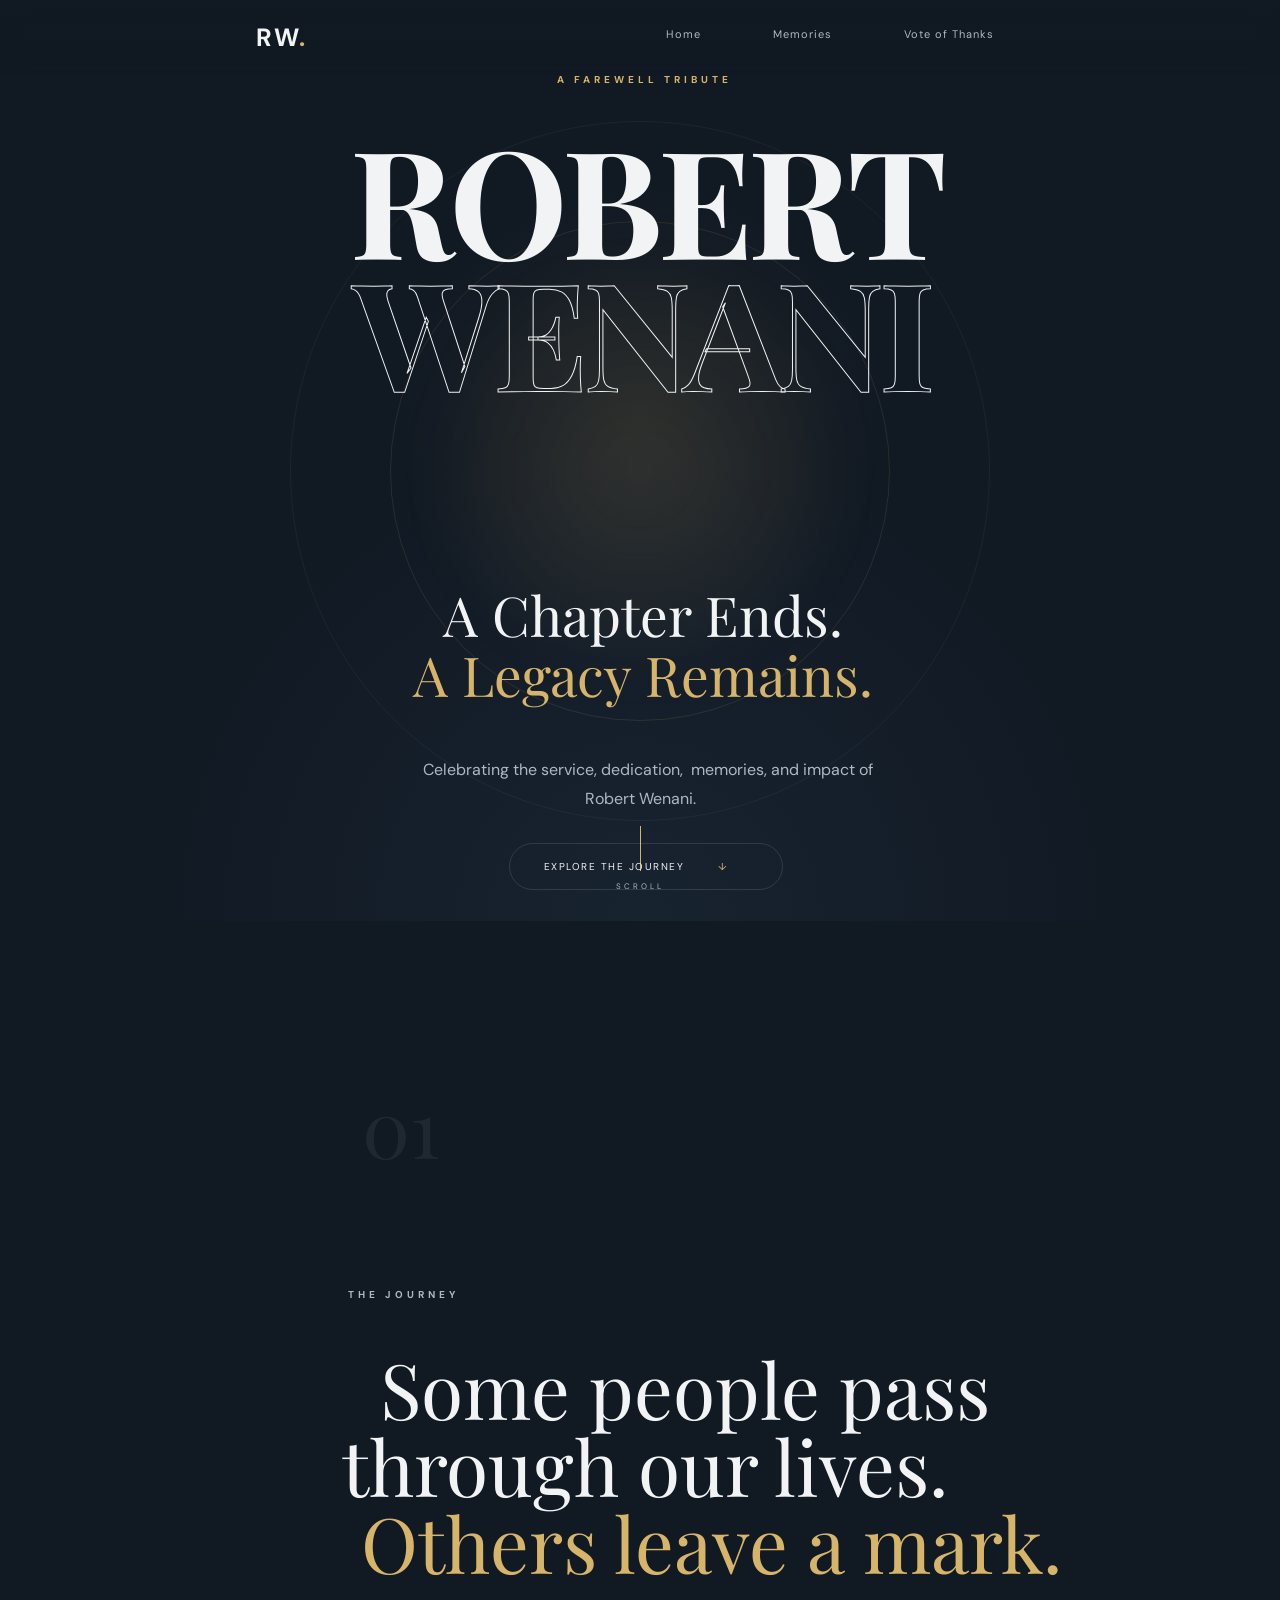
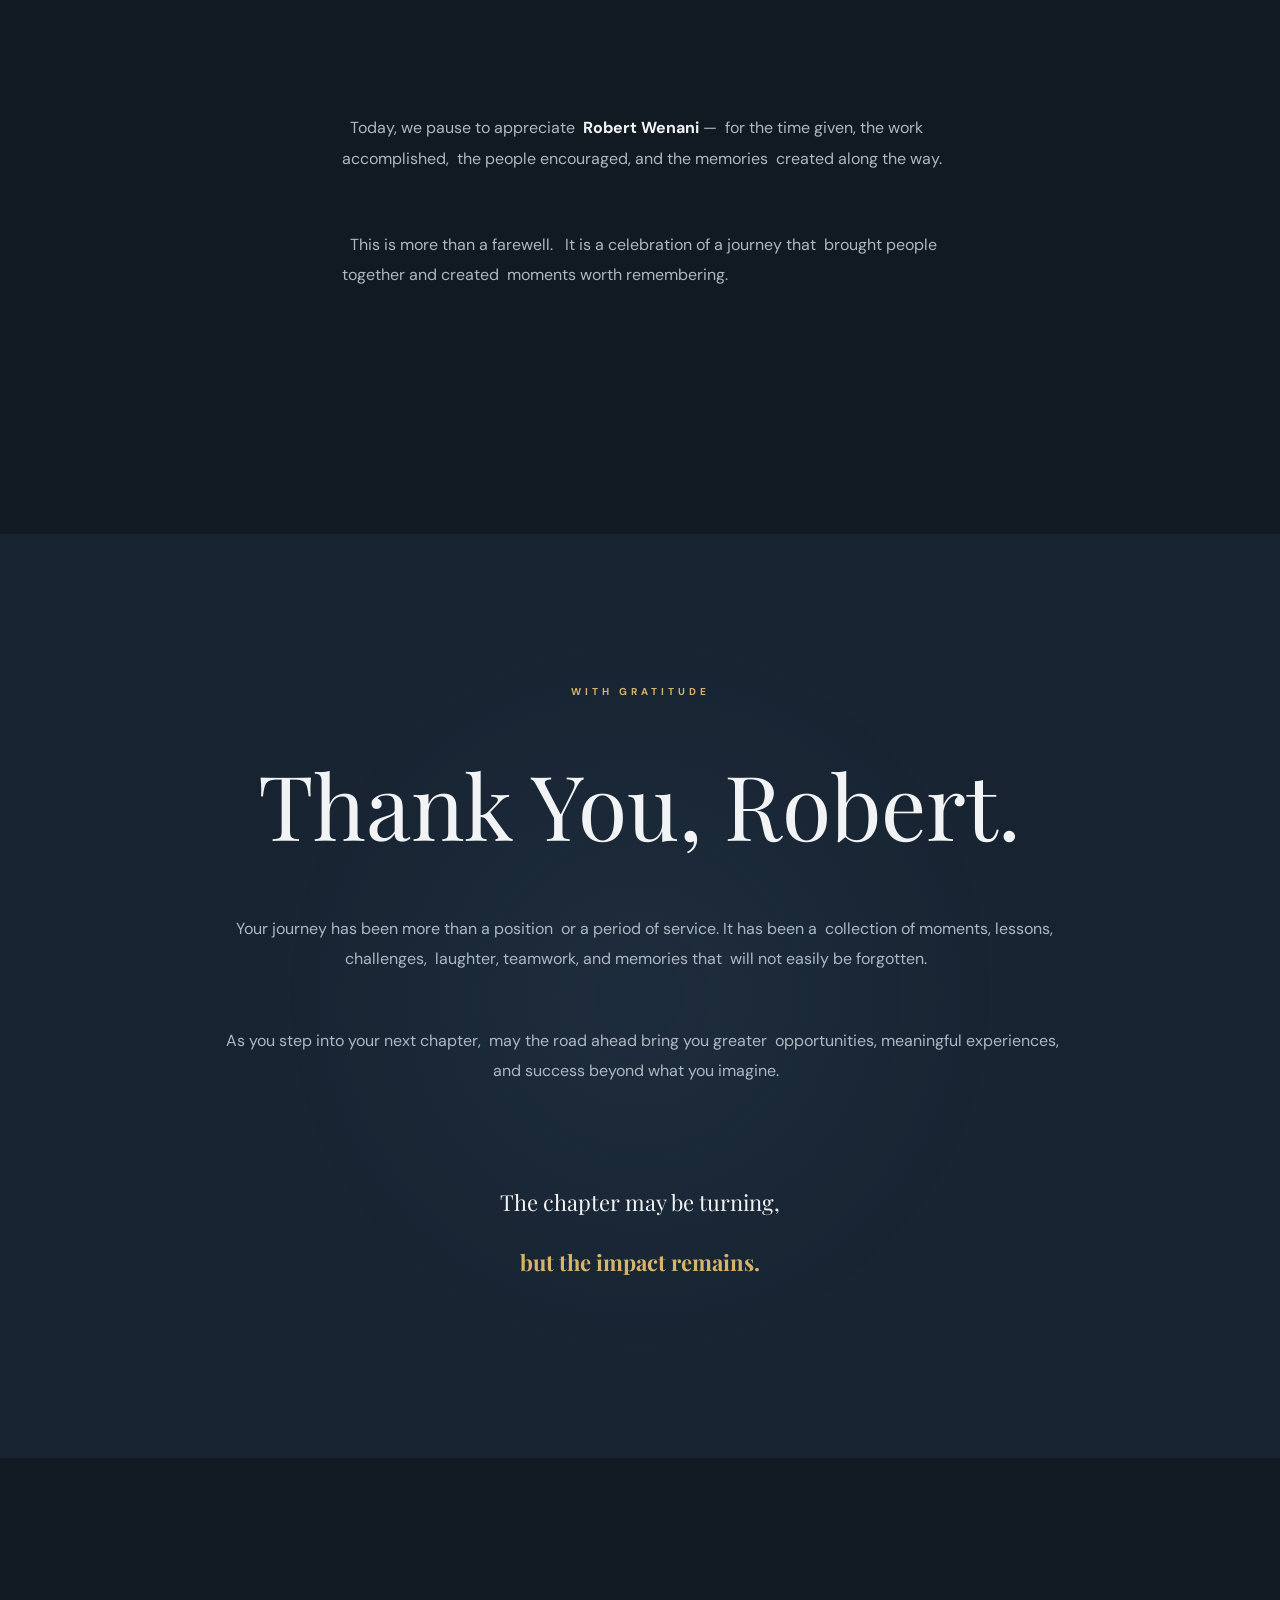
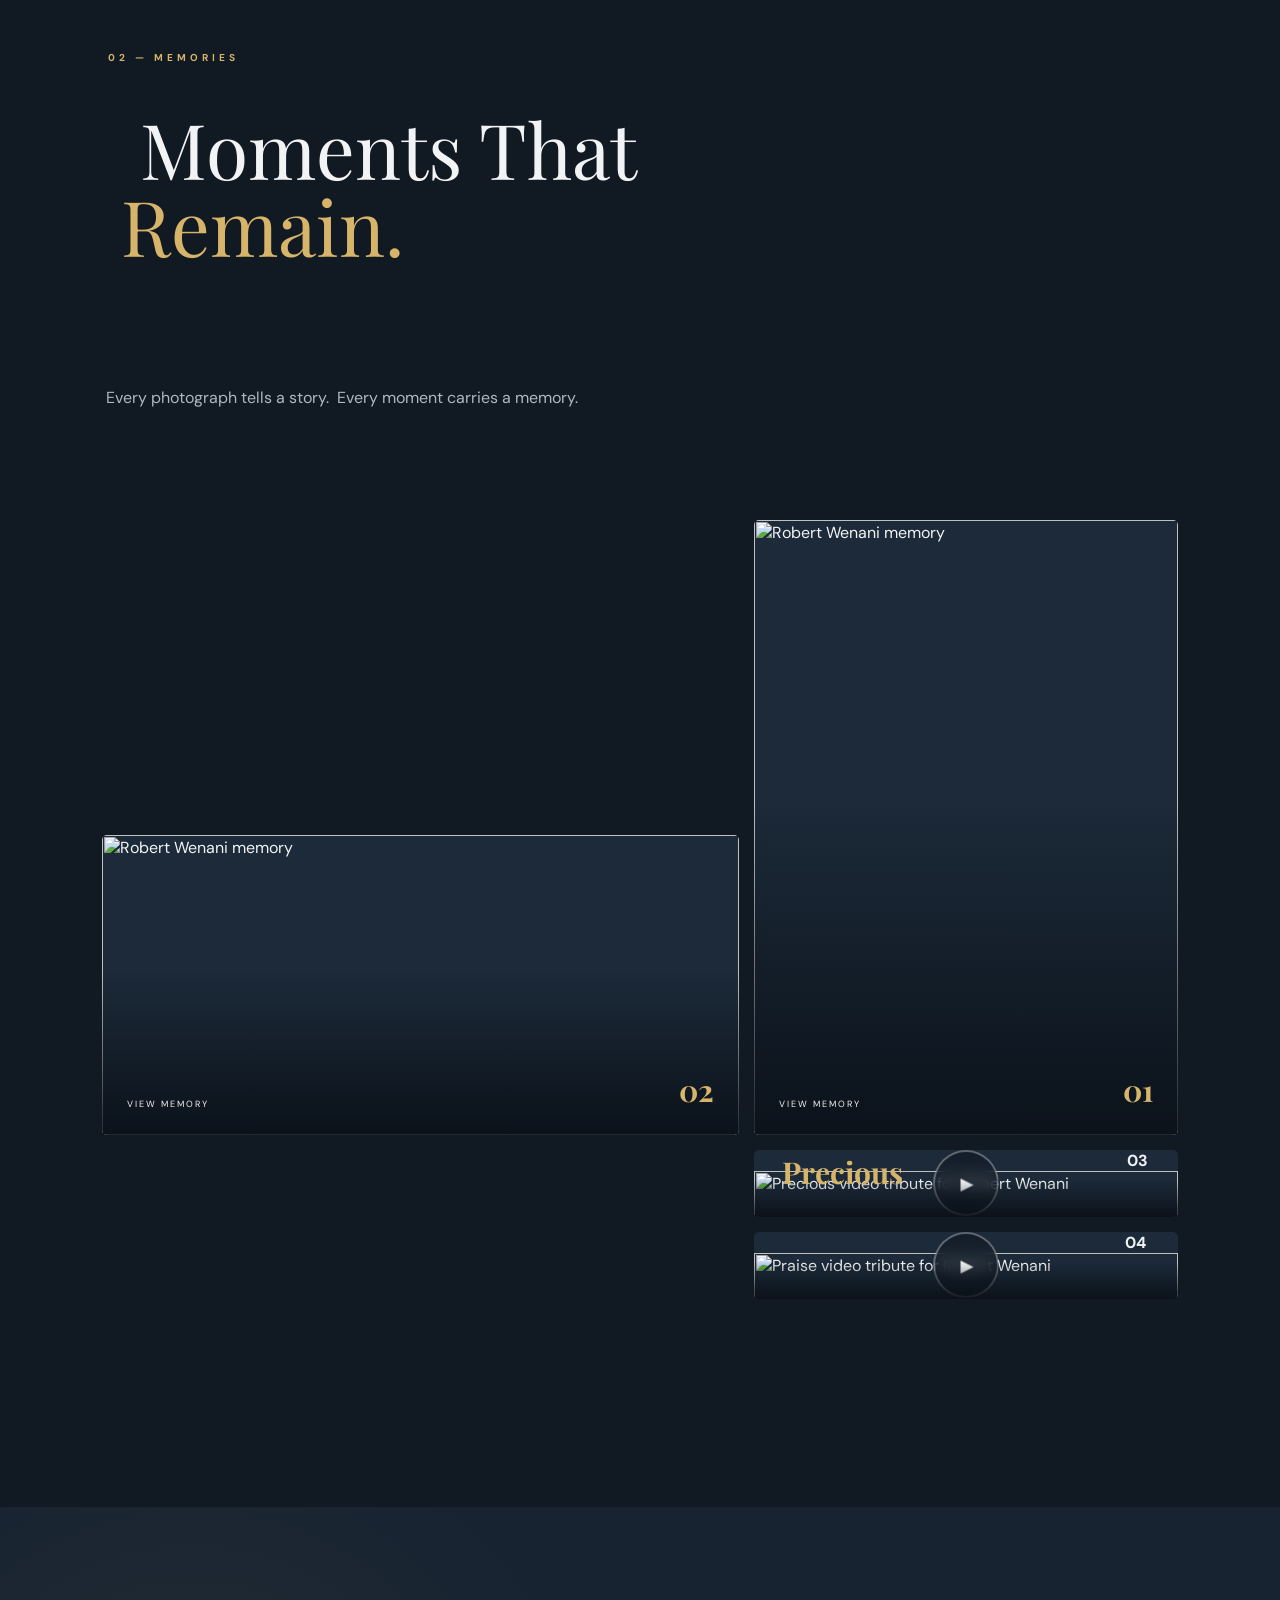
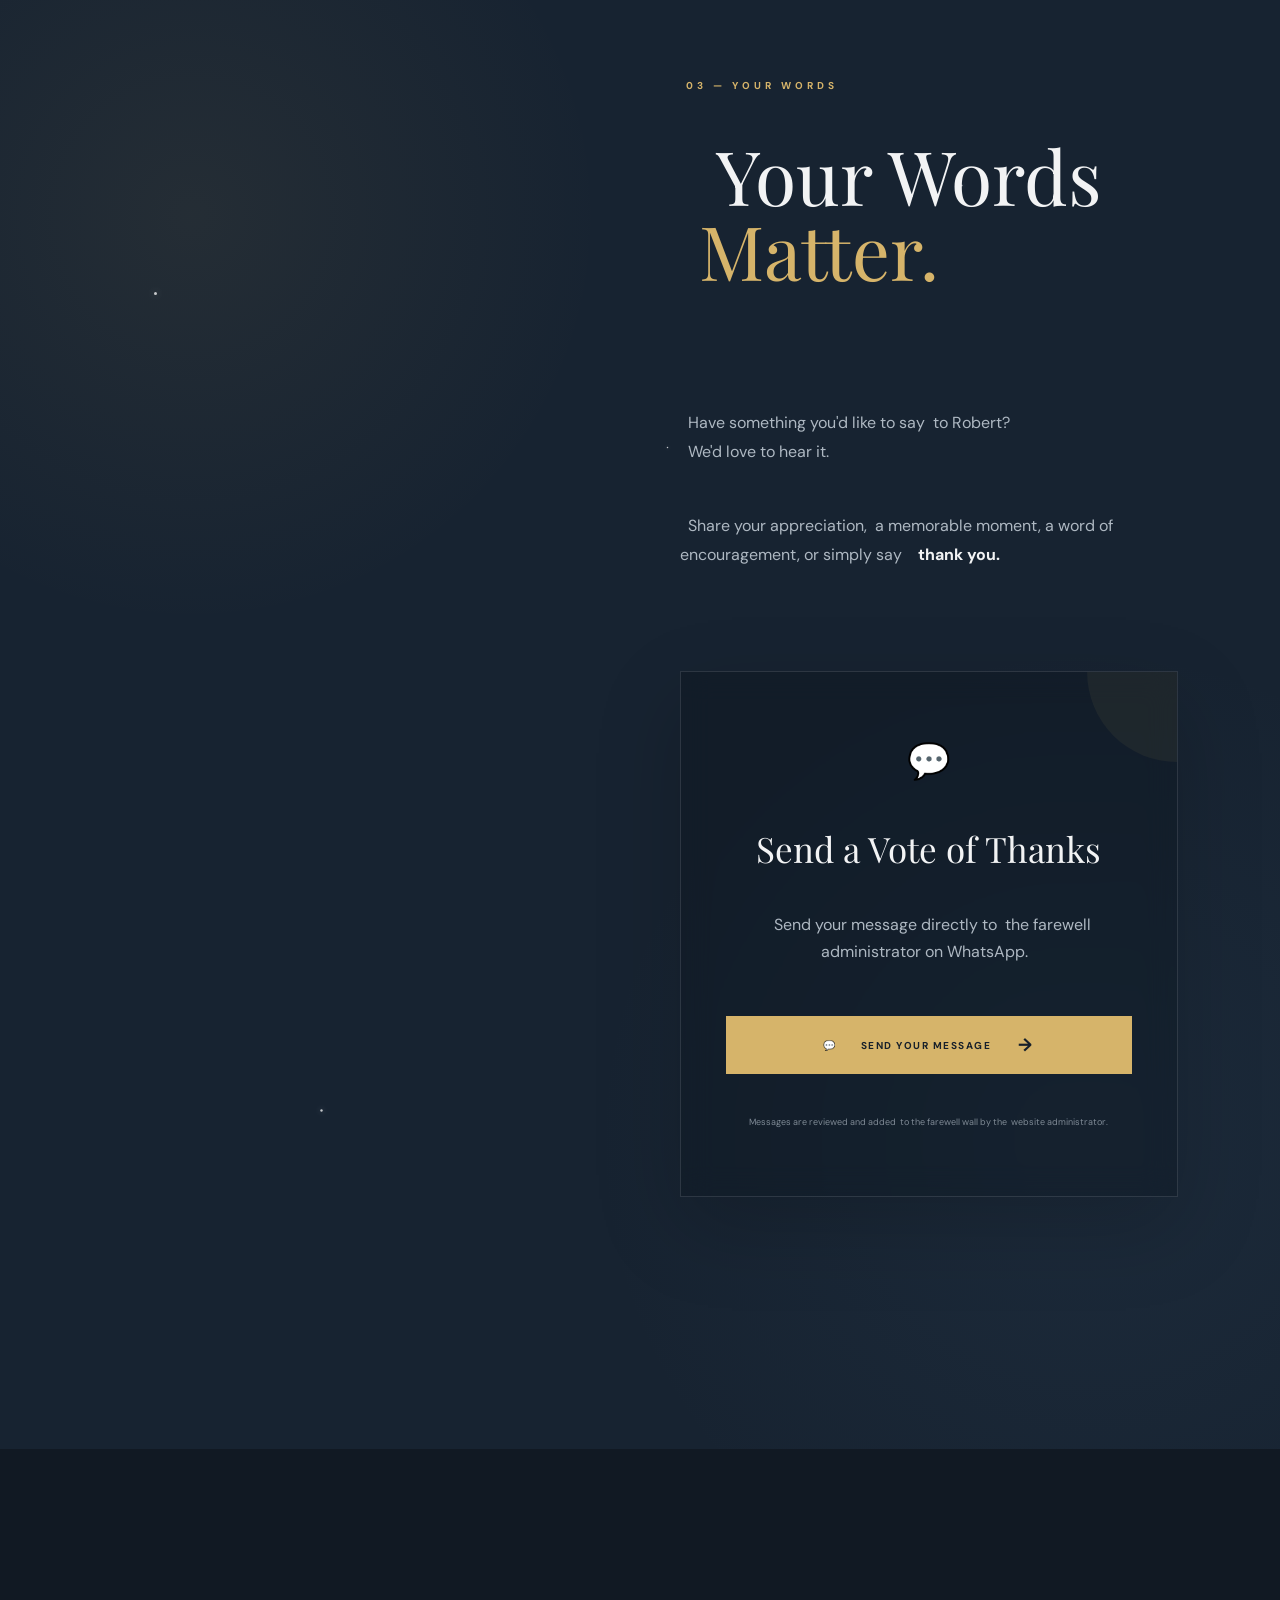
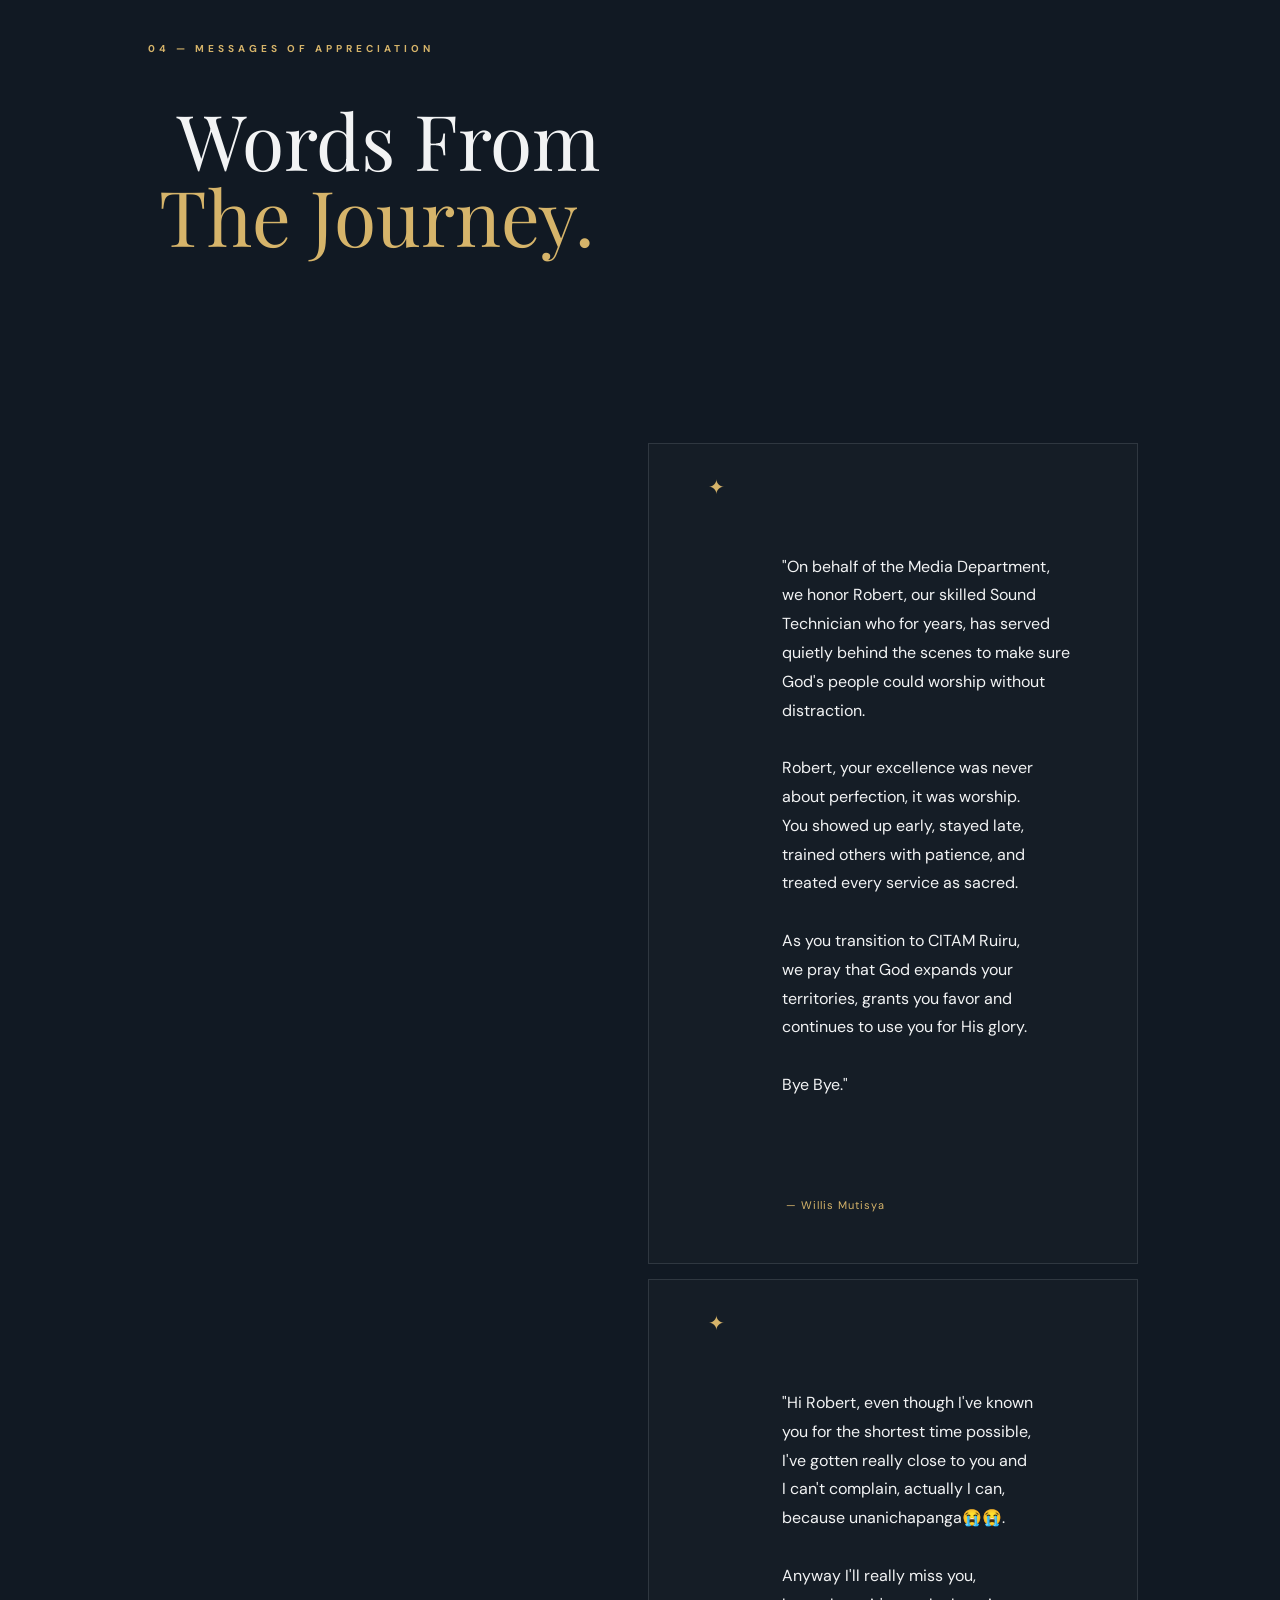
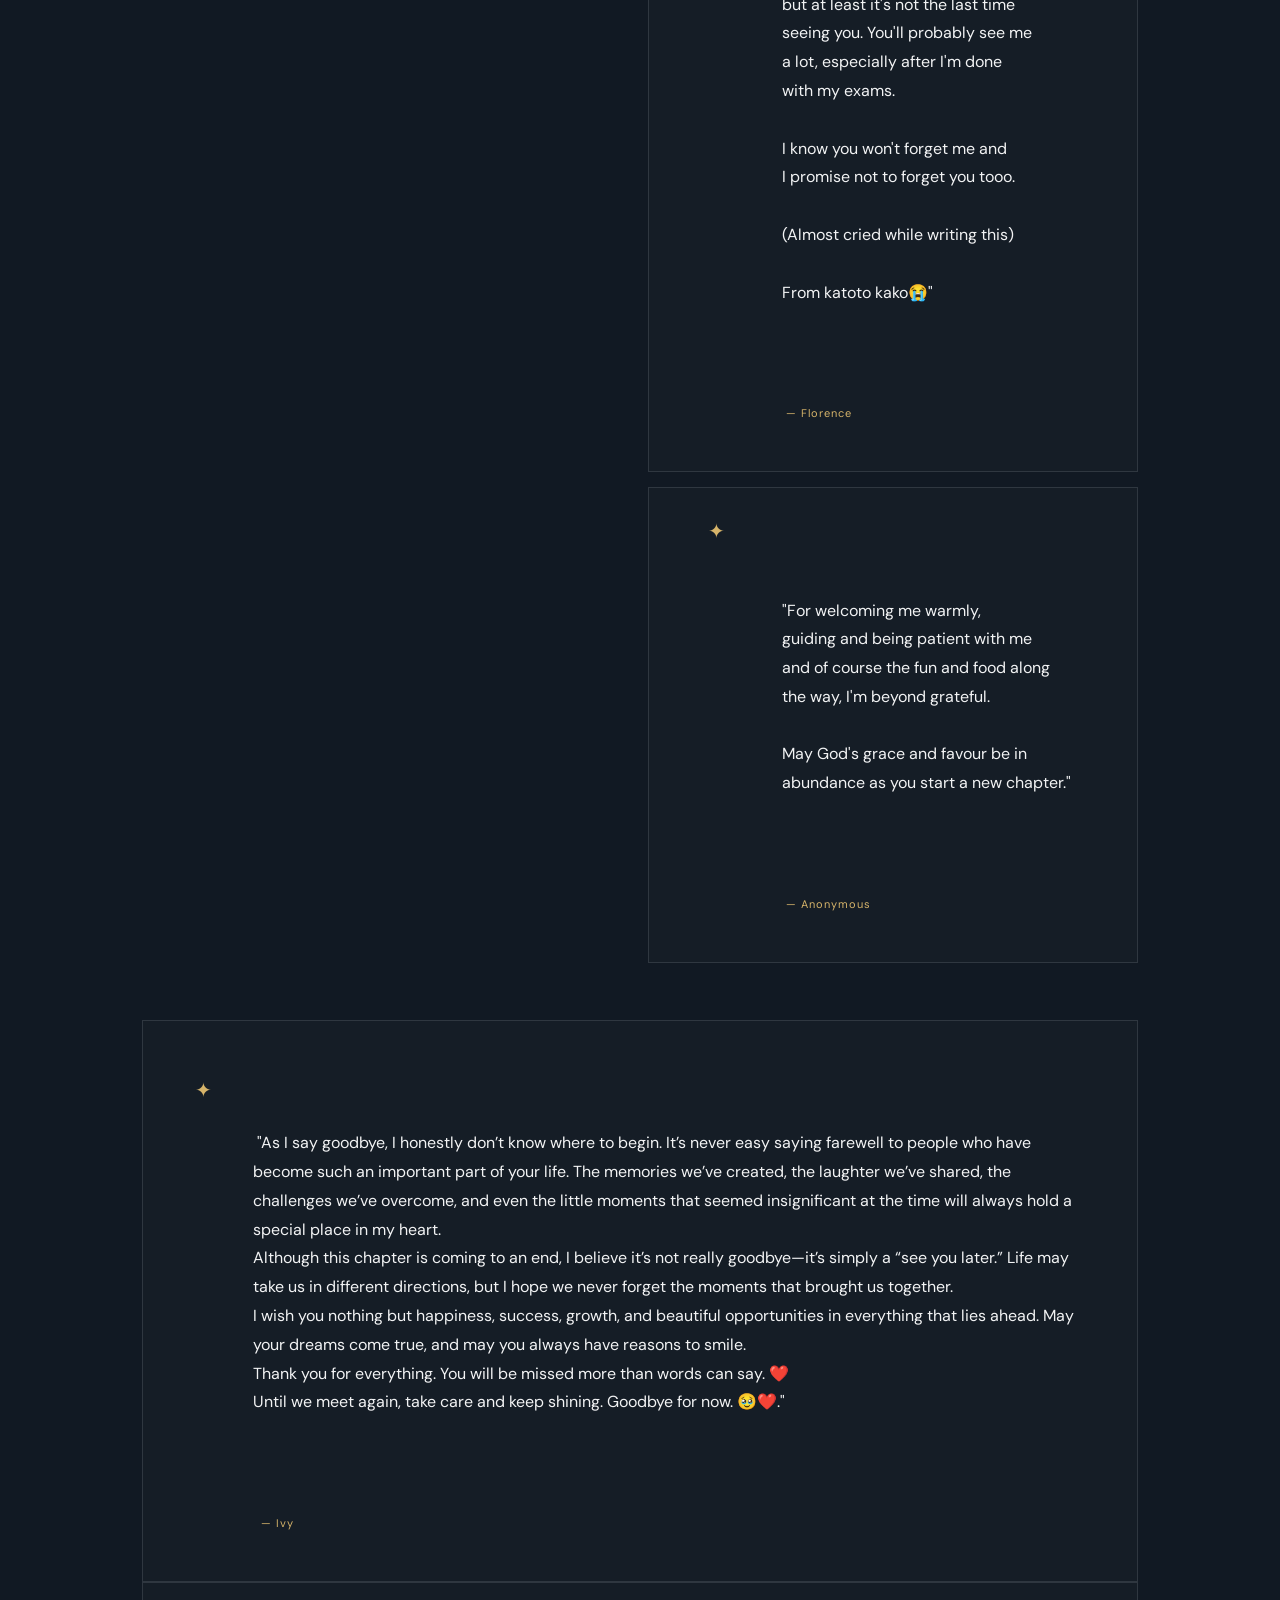
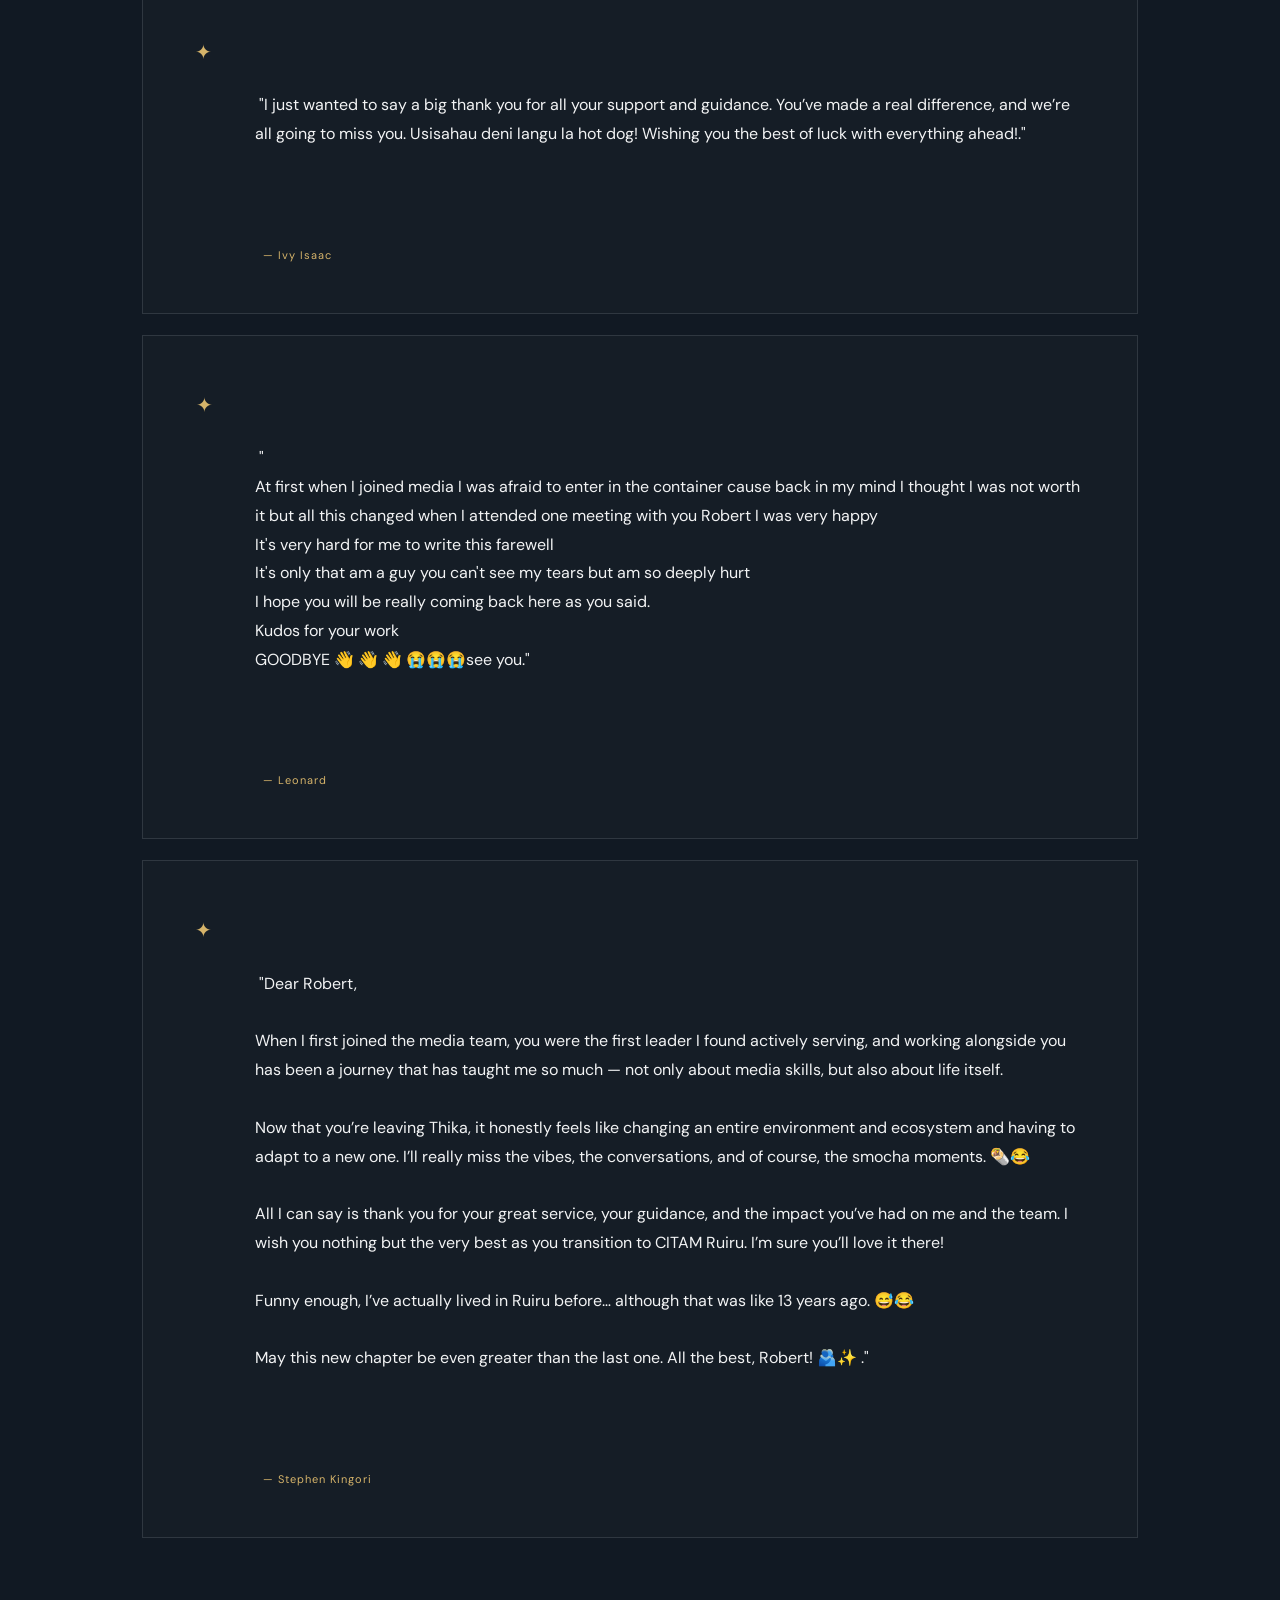
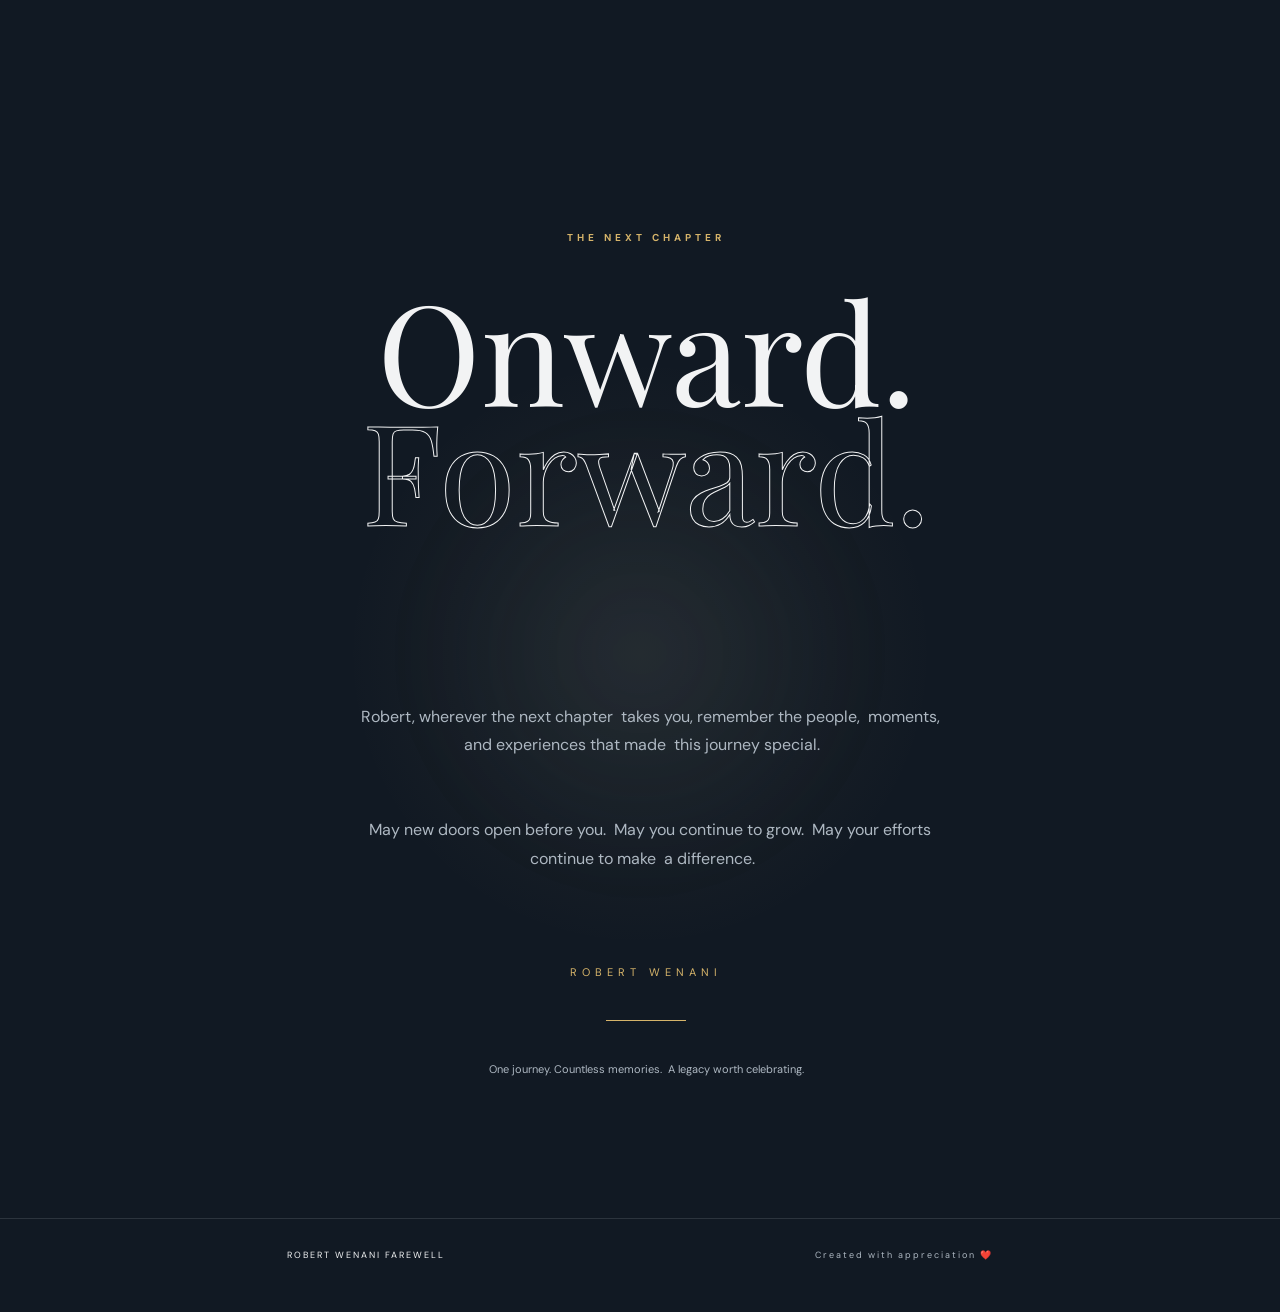
==== commit e4a69338: "Update index.html" ====
--- a/index.html
+++ b/index.html
@@ -262,65 +262,62 @@
 ‎
 ‎    <div class="gallery">
 ‎
-‎
-‎        <!-- ================= PHOTO 1 ================= -->
-‎
-‎        <a
-‎            href="image.html?img=‎‎https://i.ibb.co/LhqjSBWR/IMG-20260829-WA5695.jpg"
-‎            class="photo-card photo-one"
-‎        >
-‎
-‎            <img
-‎                src="‎https://i.ibb.co/LhqjSBWR/IMG-20260829-WA5695.jpg"
-‎                alt="Robert Wenani memory"
-‎            >
-‎
-‎            <div class="photo-overlay">
-‎
-‎                <span>
-‎                    VIEW MEMORY
-‎                </span>
-‎
-‎                <strong>
-‎                    01
-‎                </strong>
-‎
-‎            </div>
-‎
-‎        </a>
-‎
-‎
-‎
-‎        <!-- ================= PHOTO 2 ================= -->
-‎
-‎        <a
-‎            href="image.html?img=‎
-‎https://i.ibb.co/GvHkVmkq/IMG-20260829-WA7463.jpg
-‎"
-‎            class="photo-card photo-two"
-‎        >
-‎
-‎            <img
-‎                src="‎https://i.ibb.co/GvHkVmkq/IMG-20260829-WA7463.jpg‎"
-‎                alt="Robert Wenani memory"
-‎            >
-‎
-‎            <div class="photo-overlay">
-‎
-‎                <span>
-‎                    VIEW MEMORY
-‎                </span>
-‎
-‎                <strong>
-‎                    02
-‎                </strong>
-‎
-‎            </div>
-‎
-‎        </a>
-‎
-‎
-‎
+<!-- ================= PHOTO 1 ================= -->
+
+<a
+    href="image.html?img=https://i.ibb.co/LhqjSBWR/IMG-20260829-WA5695.jpg"
+    class="photo-card photo-one"
+>
+
+    <img
+        src="https://i.ibb.co/LhqjSBWR/IMG-20260829-WA5695.jpg"
+        alt="Robert Wenani memory"
+    >
+
+    <div class="photo-overlay">
+
+        <span>
+            VIEW MEMORY
+        </span>
+
+        <strong>
+            01
+        </strong>
+
+    </div>
+
+</a>
+
+
+
+<!-- ================= PHOTO 2 ================= -->
+
+<a
+    href="image.html?img=https://i.ibb.co/GvHkVmkq/IMG-20260829-WA7463.jpg"
+    class="photo-card photo-two"
+>
+
+    <img
+        src="https://i.ibb.co/GvHkVmkq/IMG-20260829-WA7463.jpg"
+        alt="Robert Wenani memory"
+    >
+
+    <div class="photo-overlay">
+
+        <span>
+            VIEW MEMORY
+        </span>
+
+        <strong>
+            02
+        </strong>
+
+    </div>
+
+</a>
+‎
+‎      
+‎      
 ‎        <!-- ================= PRECIOUS VIDEO TRIBUTE ================= -->
 ‎
 ‎        <a
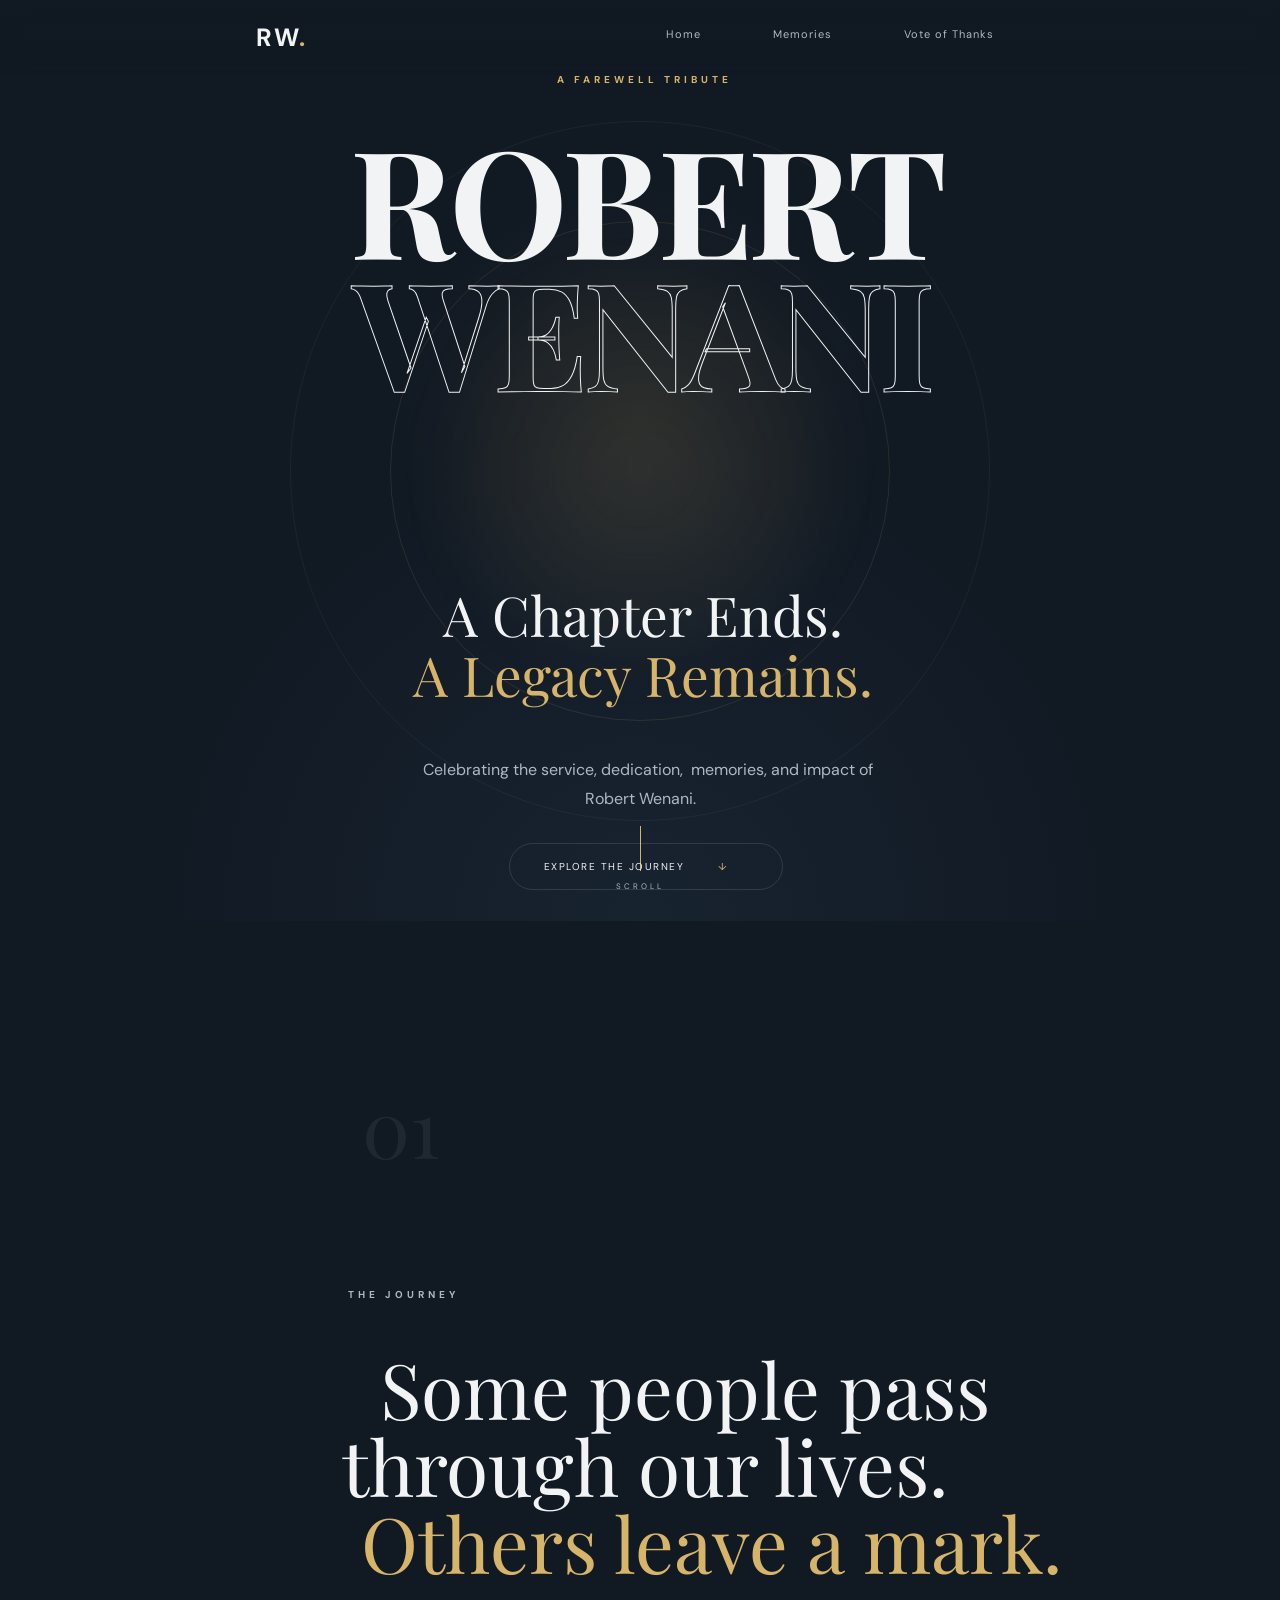
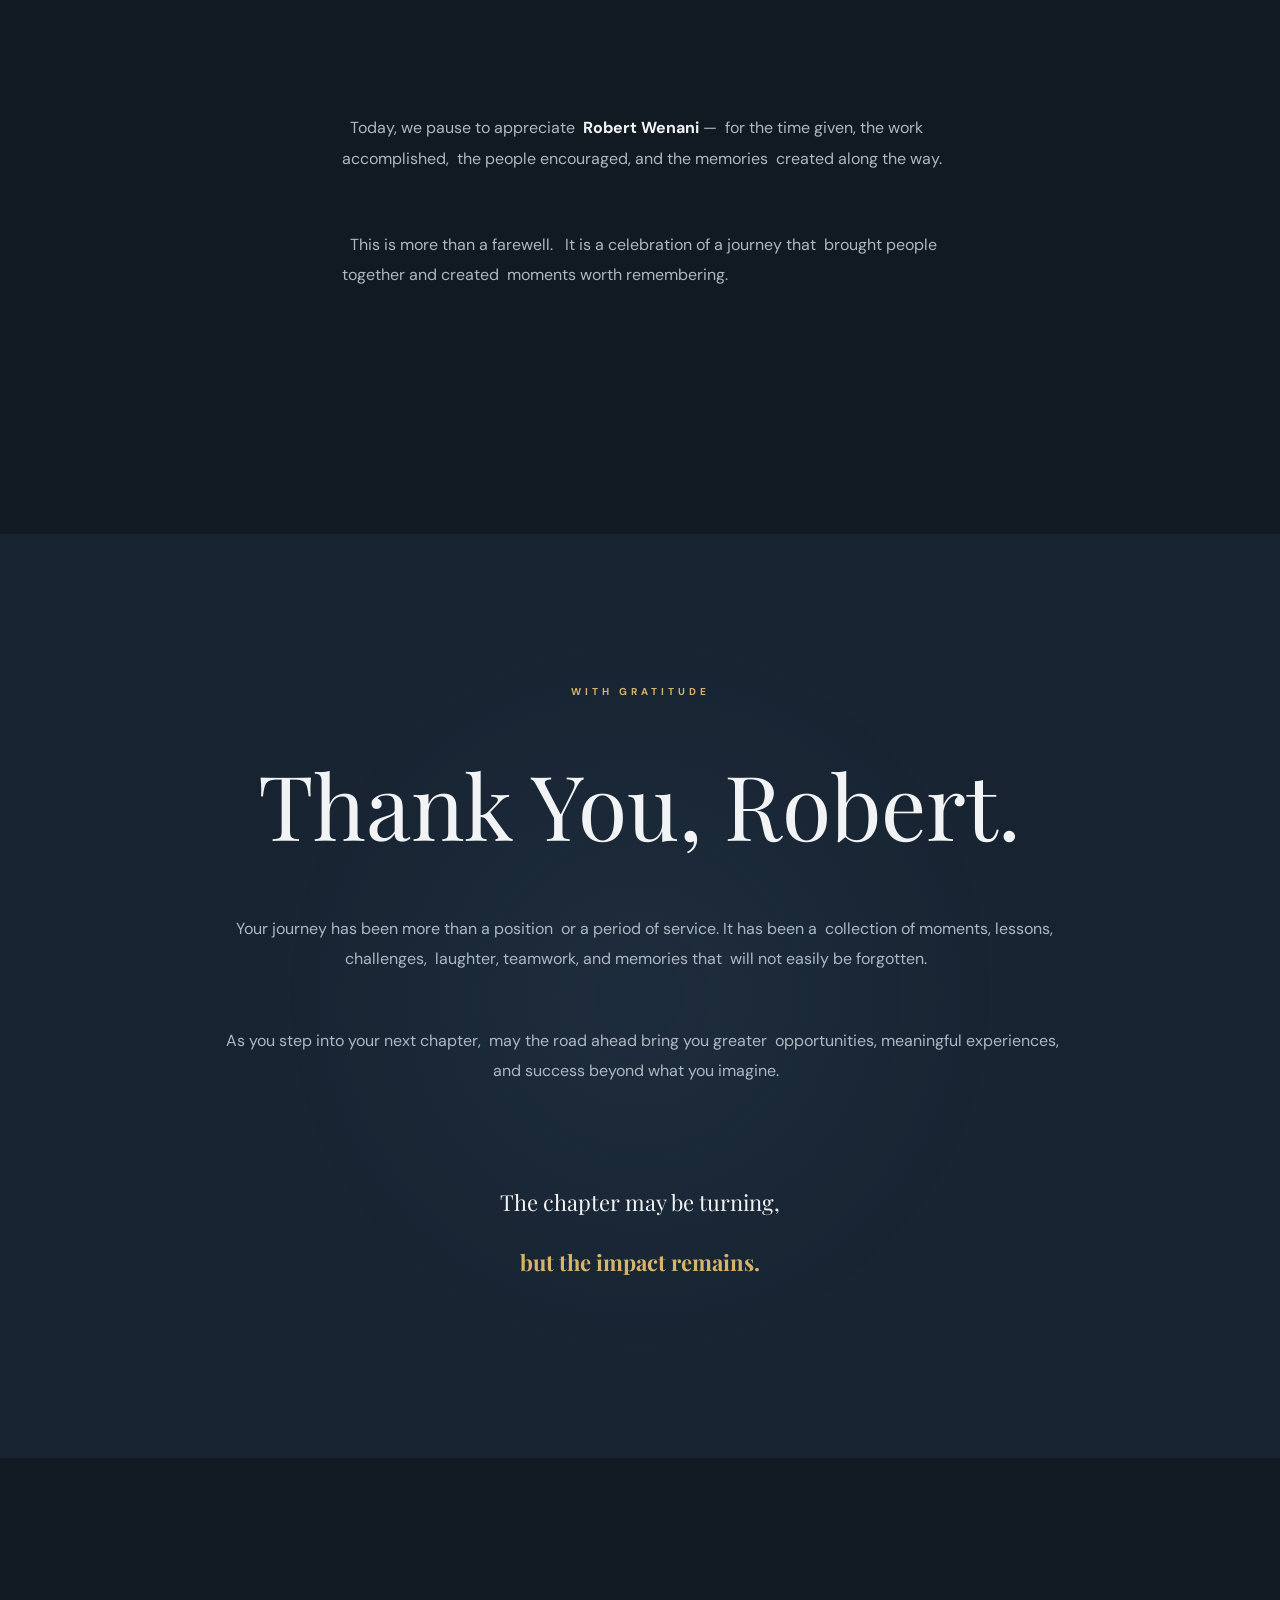
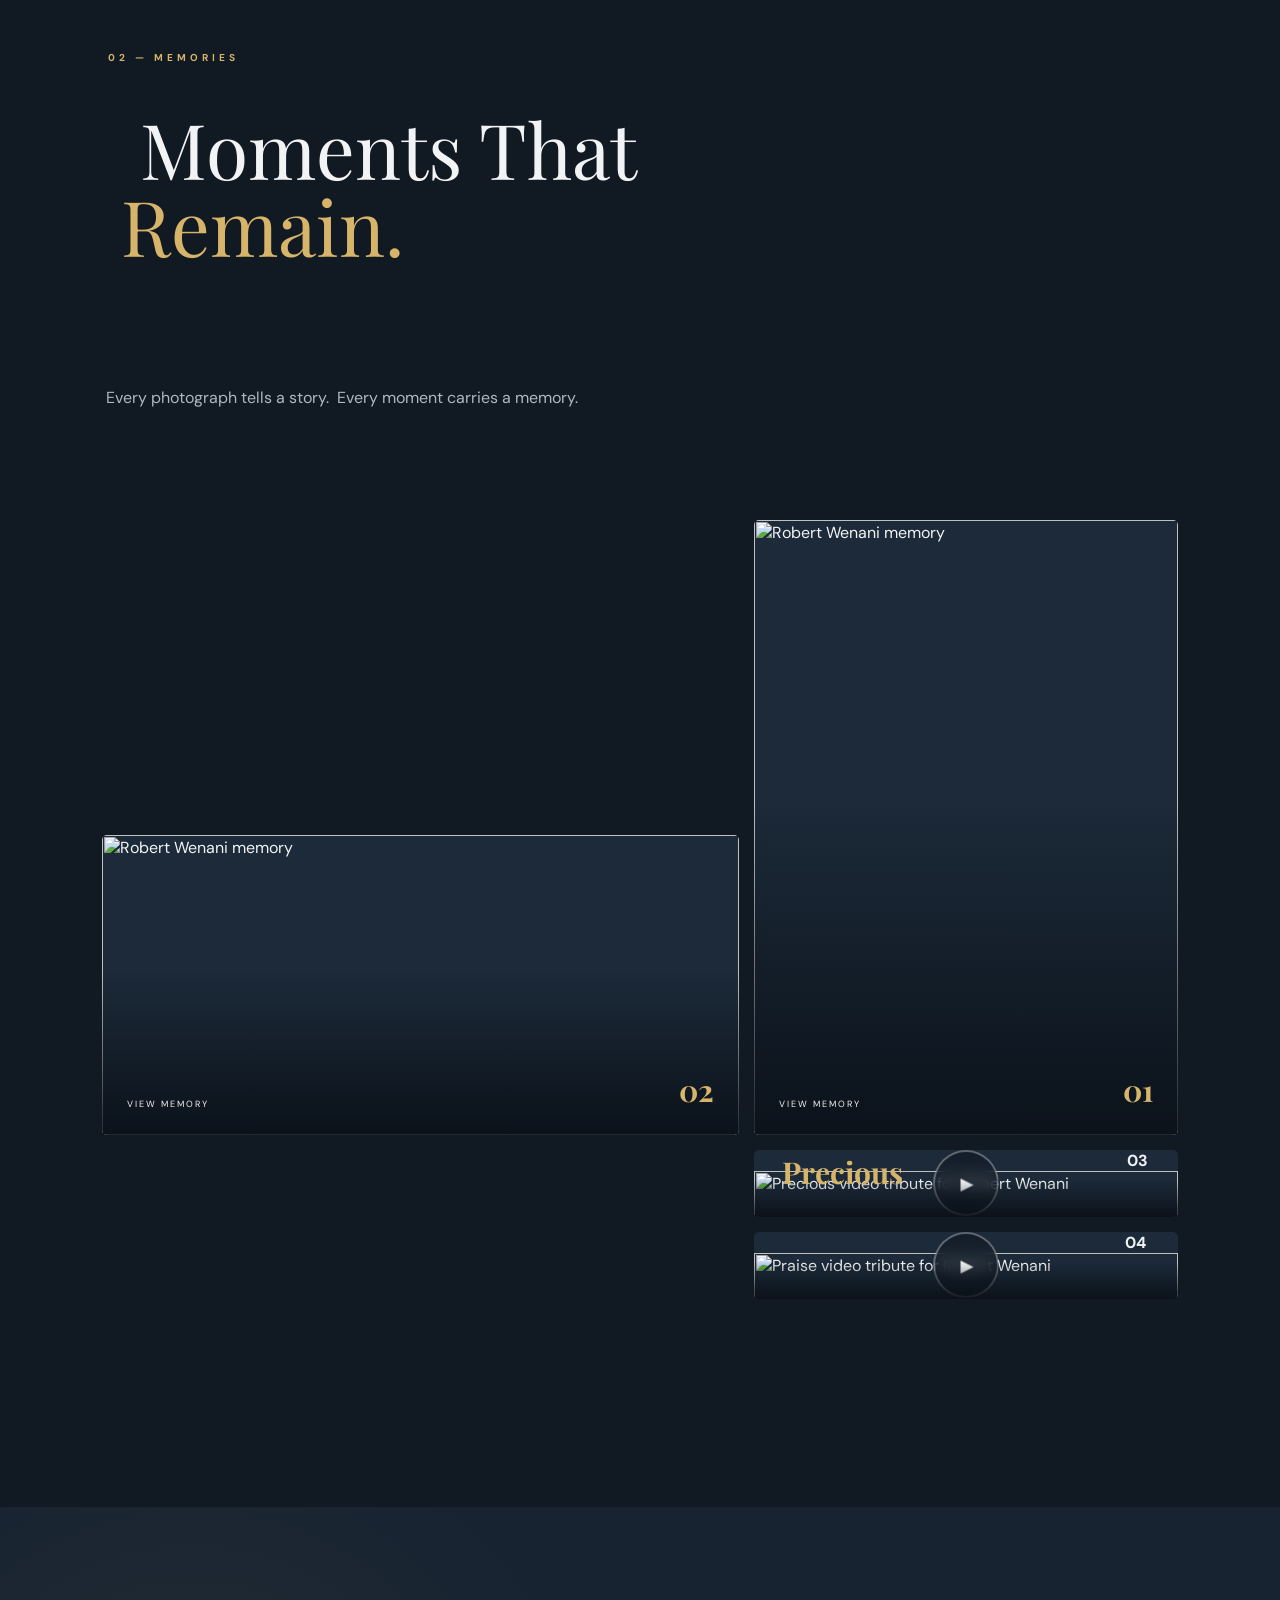
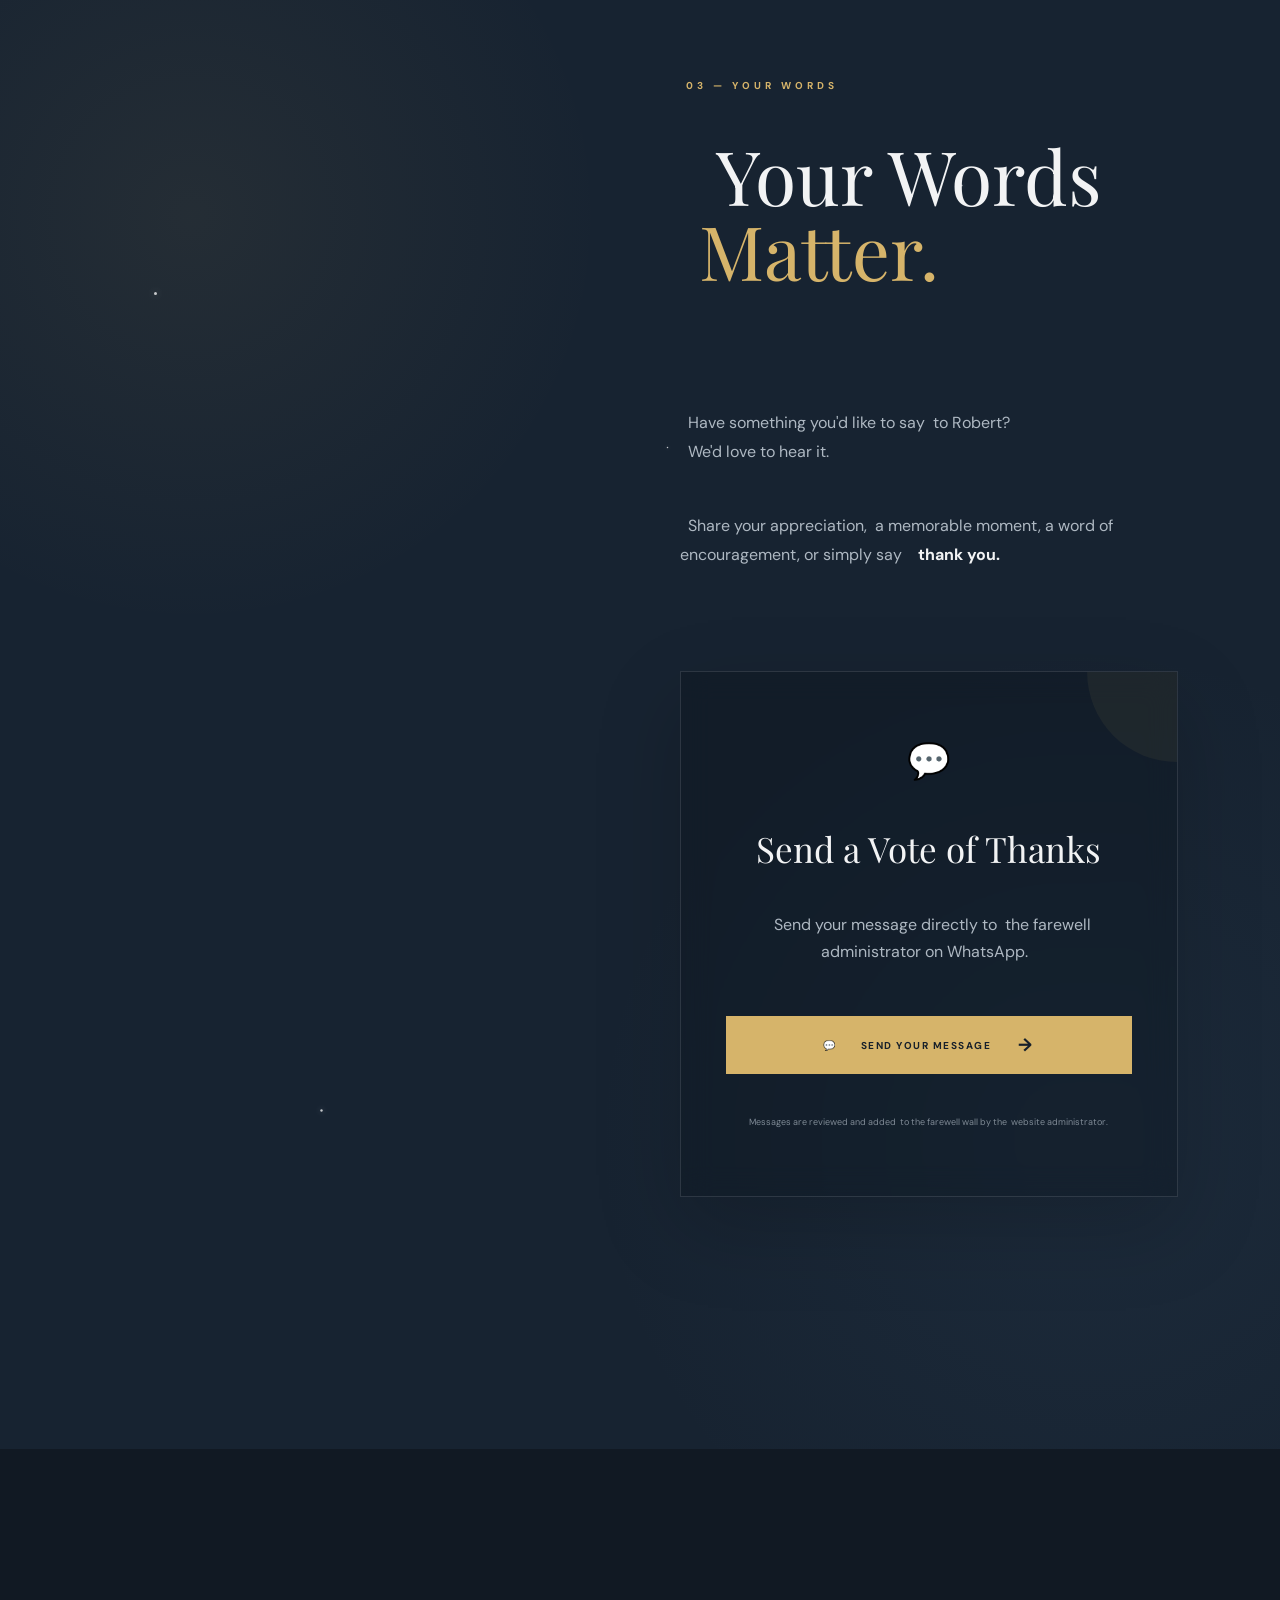
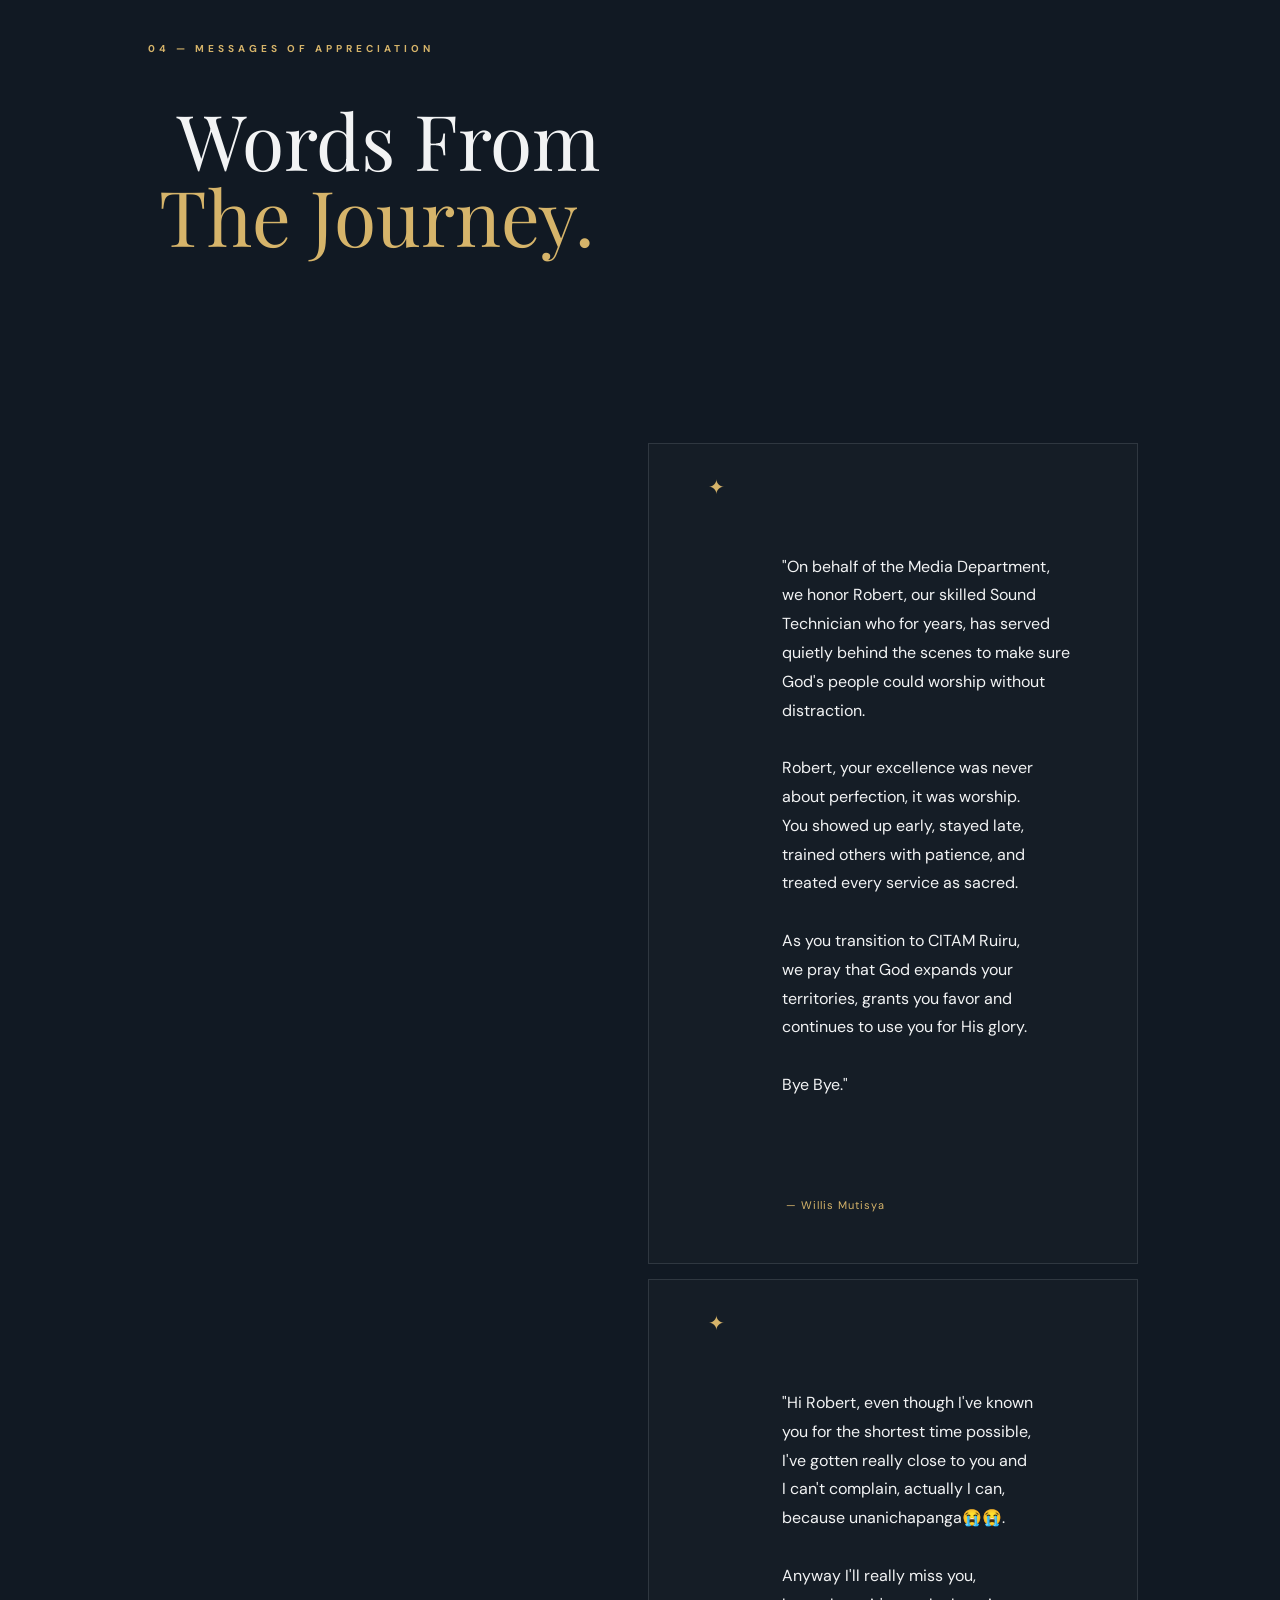
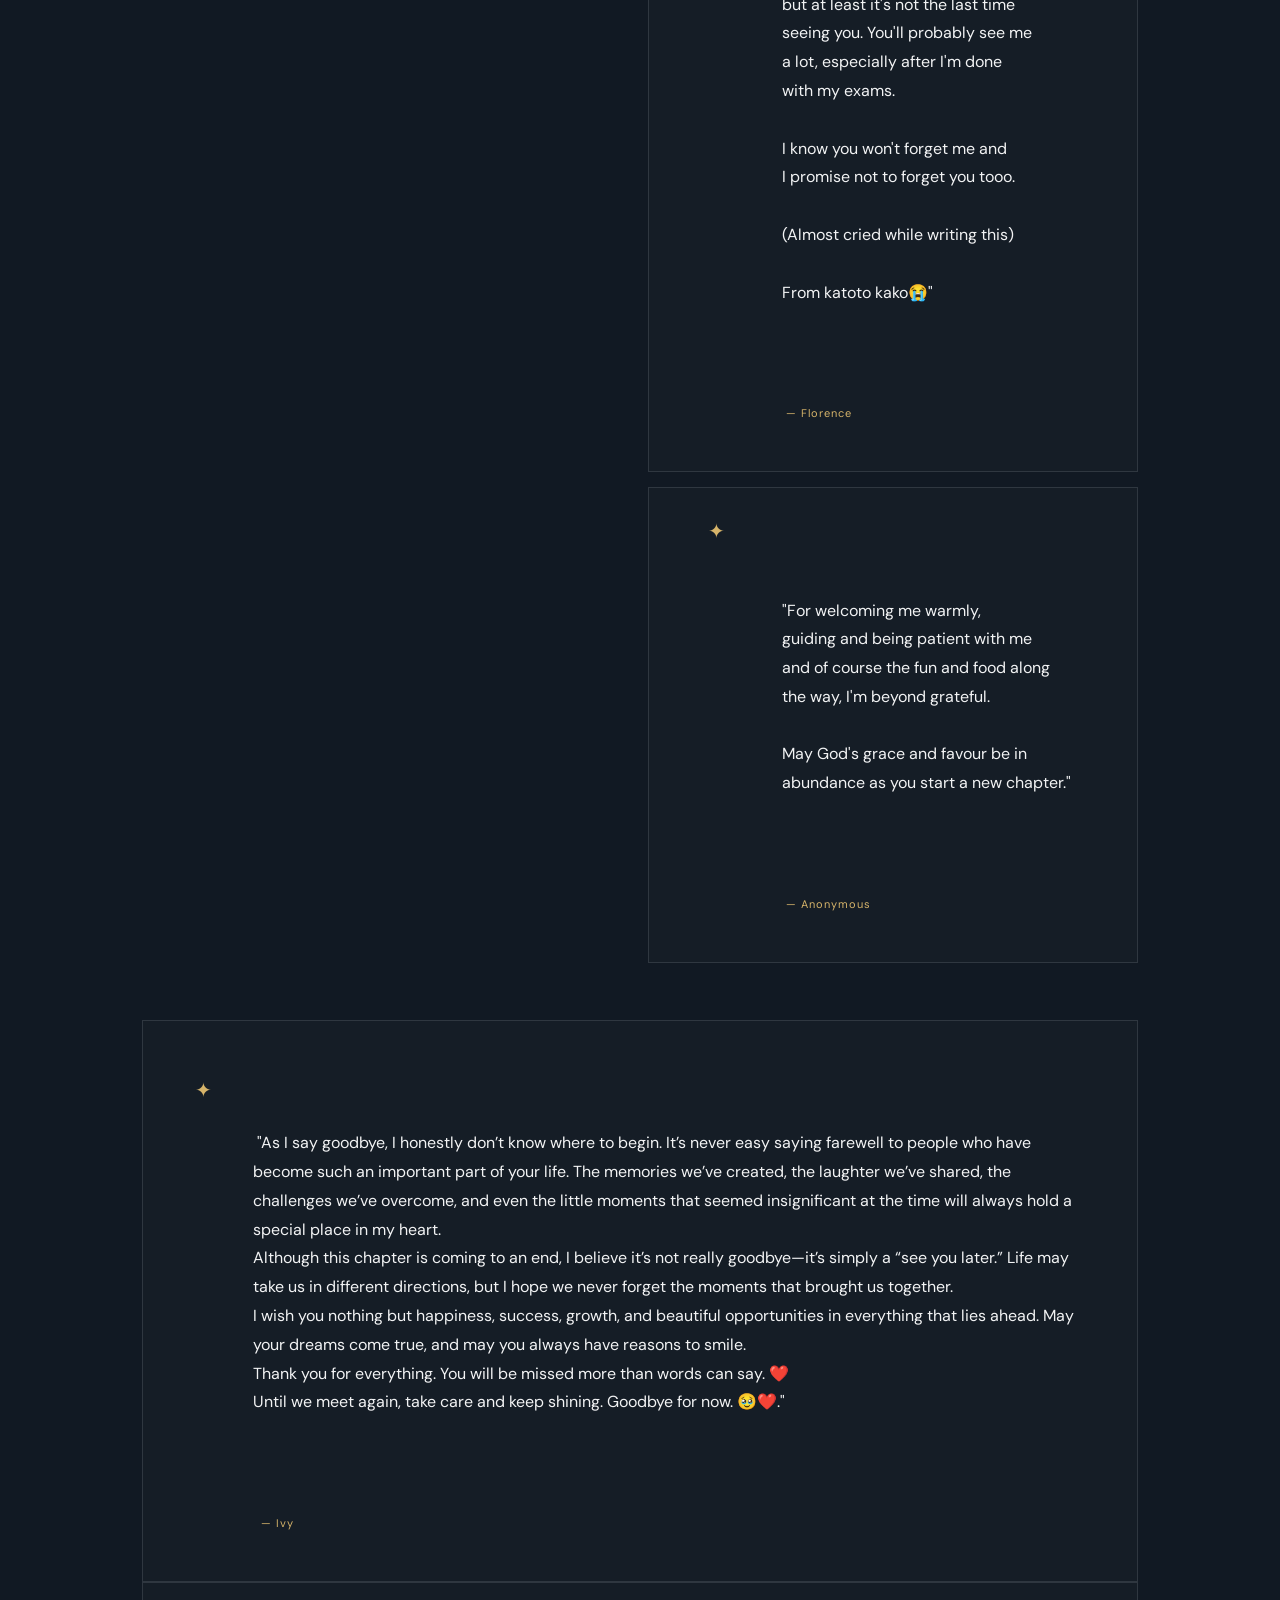
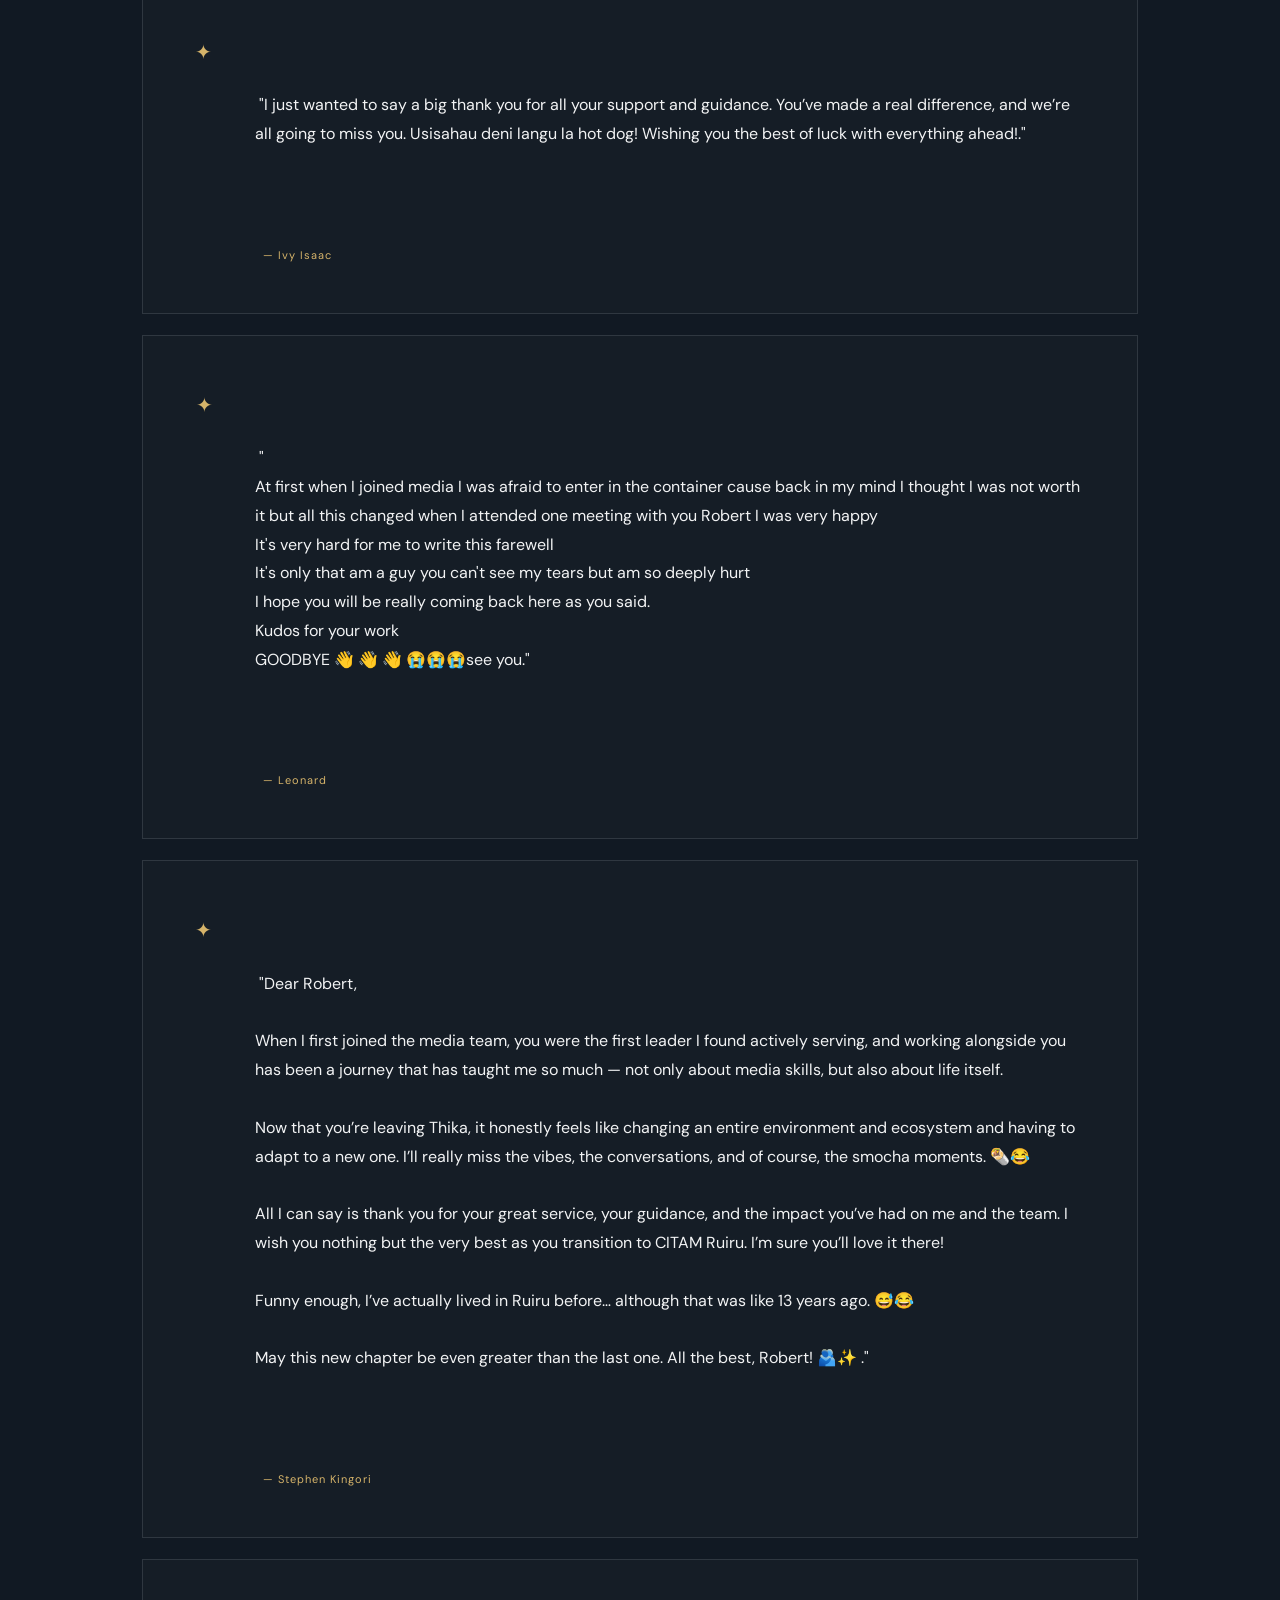
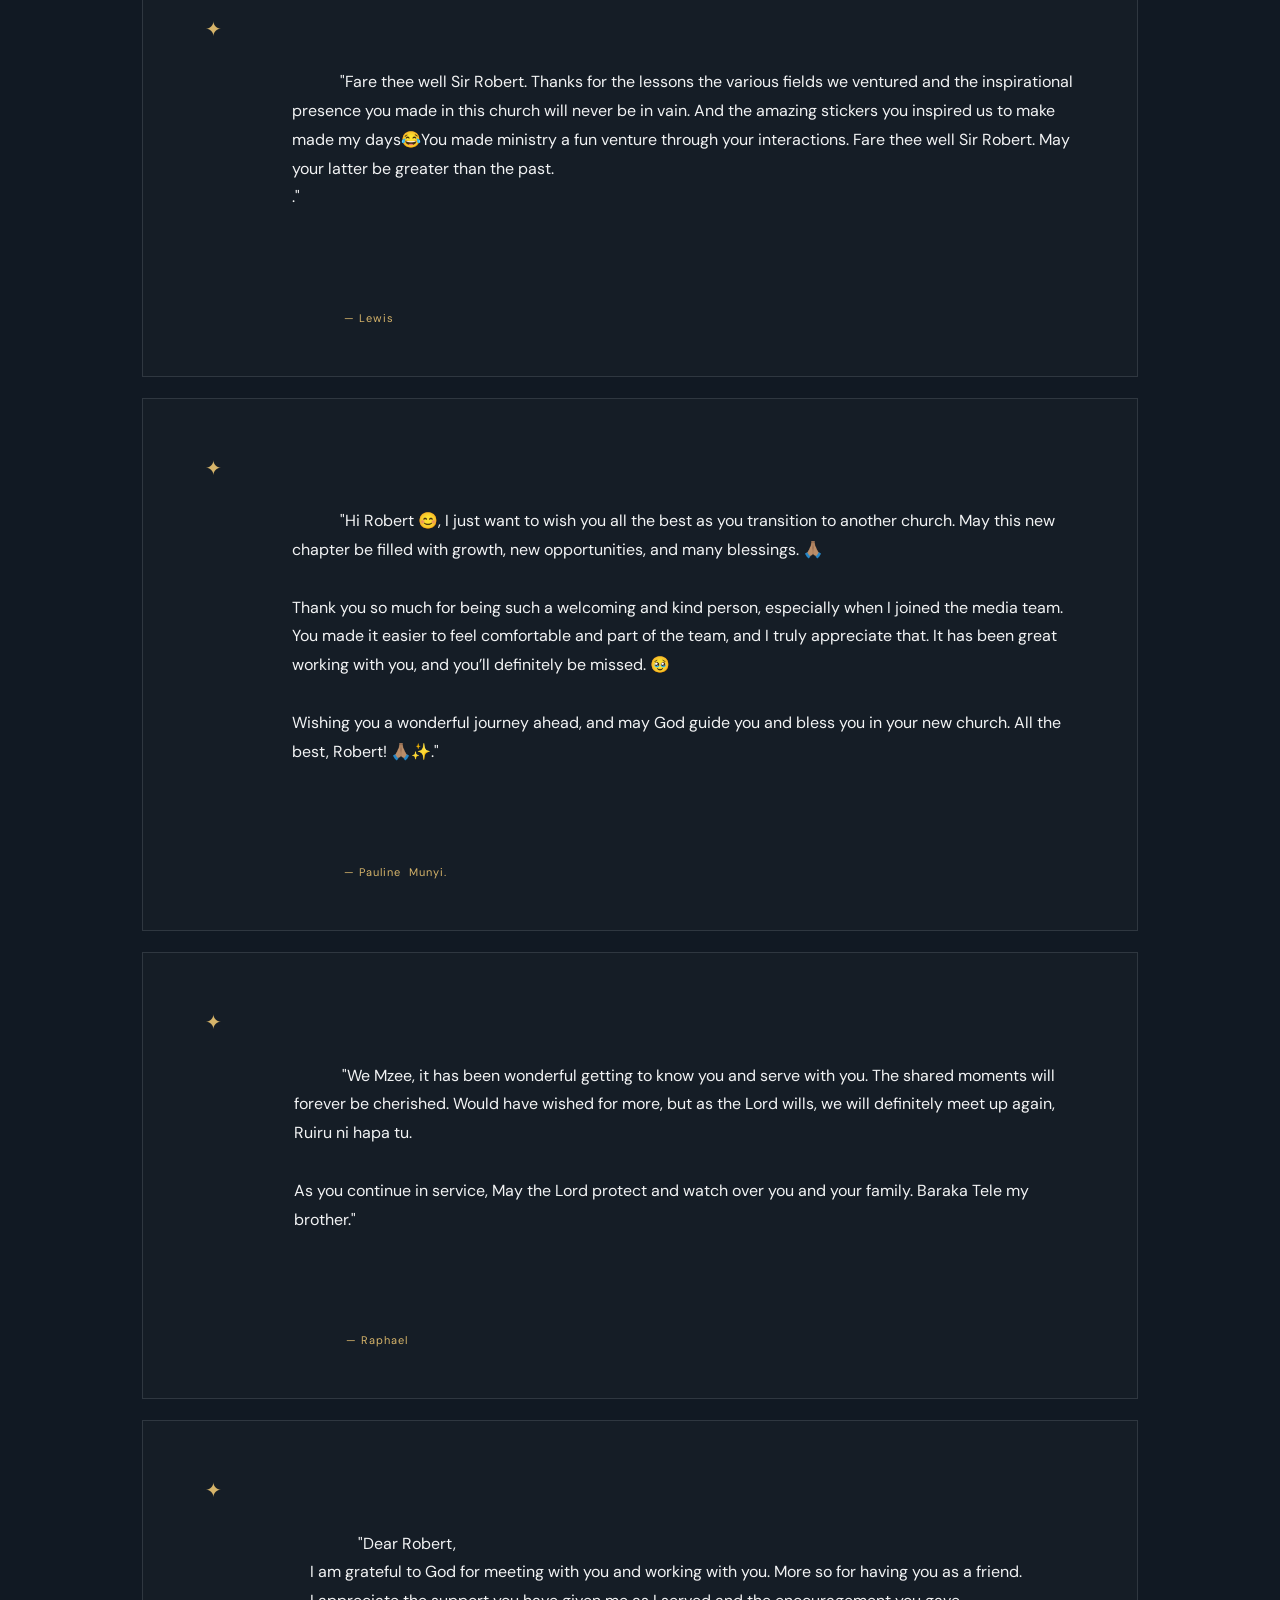
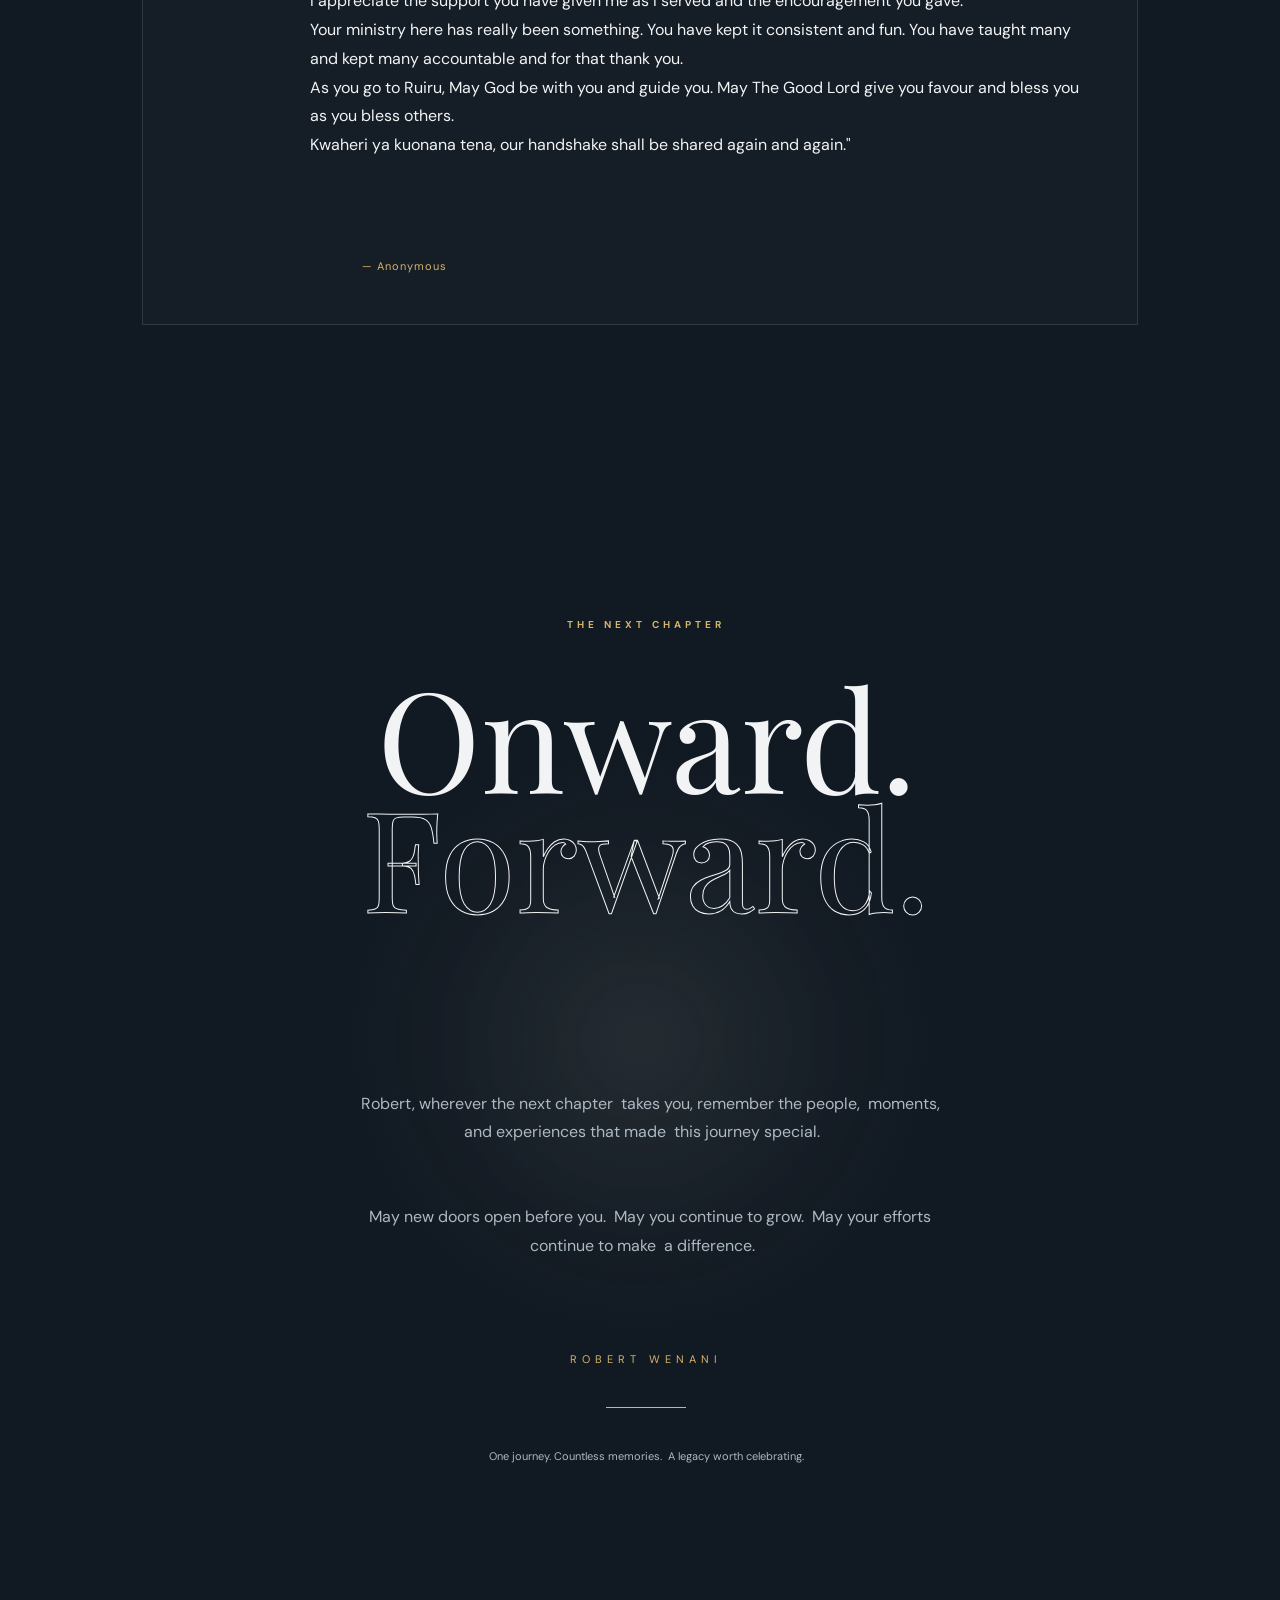
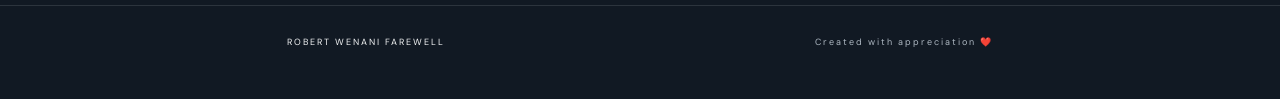
==== commit dd15ae79: "Update index.html" ====
--- a/index.html
+++ b/index.html
@@ -828,6 +828,132 @@
 ‎    </div>
 ‎
 ‎</article>
+
+
+
+<!--Lewis-->
+
+‎<article class="message-card">
+‎
+‎    <div class="message-icon">
+‎        ✦
+‎    </div>
+‎
+‎    <div class="message-content">
+‎
+‎        <p class="message-text">
+‎
+‎            "Fare thee well Sir Robert. Thanks for the lessons the various fields we ventured and the inspirational presence you made in this church will never be in vain. And the amazing stickers you inspired us to make made my days😂You made ministry a fun venture through your interactions. Fare thee well Sir Robert. May your latter be greater than the past. 
+‎."
+‎
+‎        </p>
+‎
+‎        <div class="message-author">
+‎
+‎            — Lewis
+‎
+‎        </div>
+‎
+‎    </div>
+‎
+‎</article>
+‎
+
+<!--Pauline Munyi-->
+‎
+‎
+‎<article class="message-card">
+‎
+‎    <div class="message-icon">
+‎        ✦
+‎    </div>
+‎
+‎    <div class="message-content">
+‎
+‎        <p class="message-text">
+‎
+‎            "Hi Robert 😊, I just want to wish you all the best as you transition to another church. May this new chapter be filled with growth, new opportunities, and many blessings. 🙏🏽
+‎
+‎Thank you so much for being such a welcoming and kind person, especially when I joined the media team. You made it easier to feel comfortable and part of the team, and I truly appreciate that. It has been great working with you, and you’ll definitely be missed. 🥹
+‎
+‎Wishing you a wonderful journey ahead, and may God guide you and bless you in your new church. All the best, Robert! 🙏🏽✨."
+‎
+‎        </p>
+‎
+‎        <div class="message-author">
+‎
+‎            — Pauline  Munyi.
+‎
+‎        </div>
+‎
+‎    </div>
+‎
+‎</article>
+
+
+‎
+‎<!--Raphael-->
+‎
+‎<article class="message-card">
+‎
+‎    <div class="message-icon">
+‎        ✦
+‎    </div>
+‎
+‎    <div class="message-content">
+‎
+‎        <p class="message-text">
+‎
+‎            "We Mzee, it has been wonderful getting to know you and serve with you. The shared moments will forever be cherished. Would have wished for more, but as the Lord wills, we will definitely meet up again, Ruiru ni hapa tu.
+‎
+‎As you continue in service, May the Lord protect and watch over you and your family. Baraka Tele my brother."
+
+‎        </p>
+‎
+‎        <div class="message-author">
+‎
+‎            — Raphael 
+‎
+‎        </div>
+‎
+‎    </div>
+‎
+‎</article>
+‎
+
+
+‎
+‎<!--Anonymous-->
+‎
+‎<article class="message-card">
+‎
+‎    <div class="message-icon">
+‎        ✦
+‎    </div>
+‎
+‎    <div class="message-content">
+‎
+‎        <p class="message-text">
+‎
+‎            "Dear Robert,
+‎I am grateful to God for meeting with you and working with you. More so for having you as a friend. 
+‎I appreciate the support you have given me as I served and the encouragement you gave. 
+‎Your ministry here has really been something. You have kept it consistent and fun. You have taught many and kept many accountable and for that thank you.
+‎As you go to Ruiru, May God be with you and guide you. May The Good Lord give you favour and bless you as you bless others. 
+‎Kwaheri ya kuonana tena, our handshake shall be shared again and again."
+
+‎        </p>
+‎
+‎        <div class="message-author">
+‎
+‎            — Anonymous 
+‎
+‎        </div>
+‎
+‎    </div>
+‎
+‎</article>
+‎
 ‎
 ‎</section>
 ‎
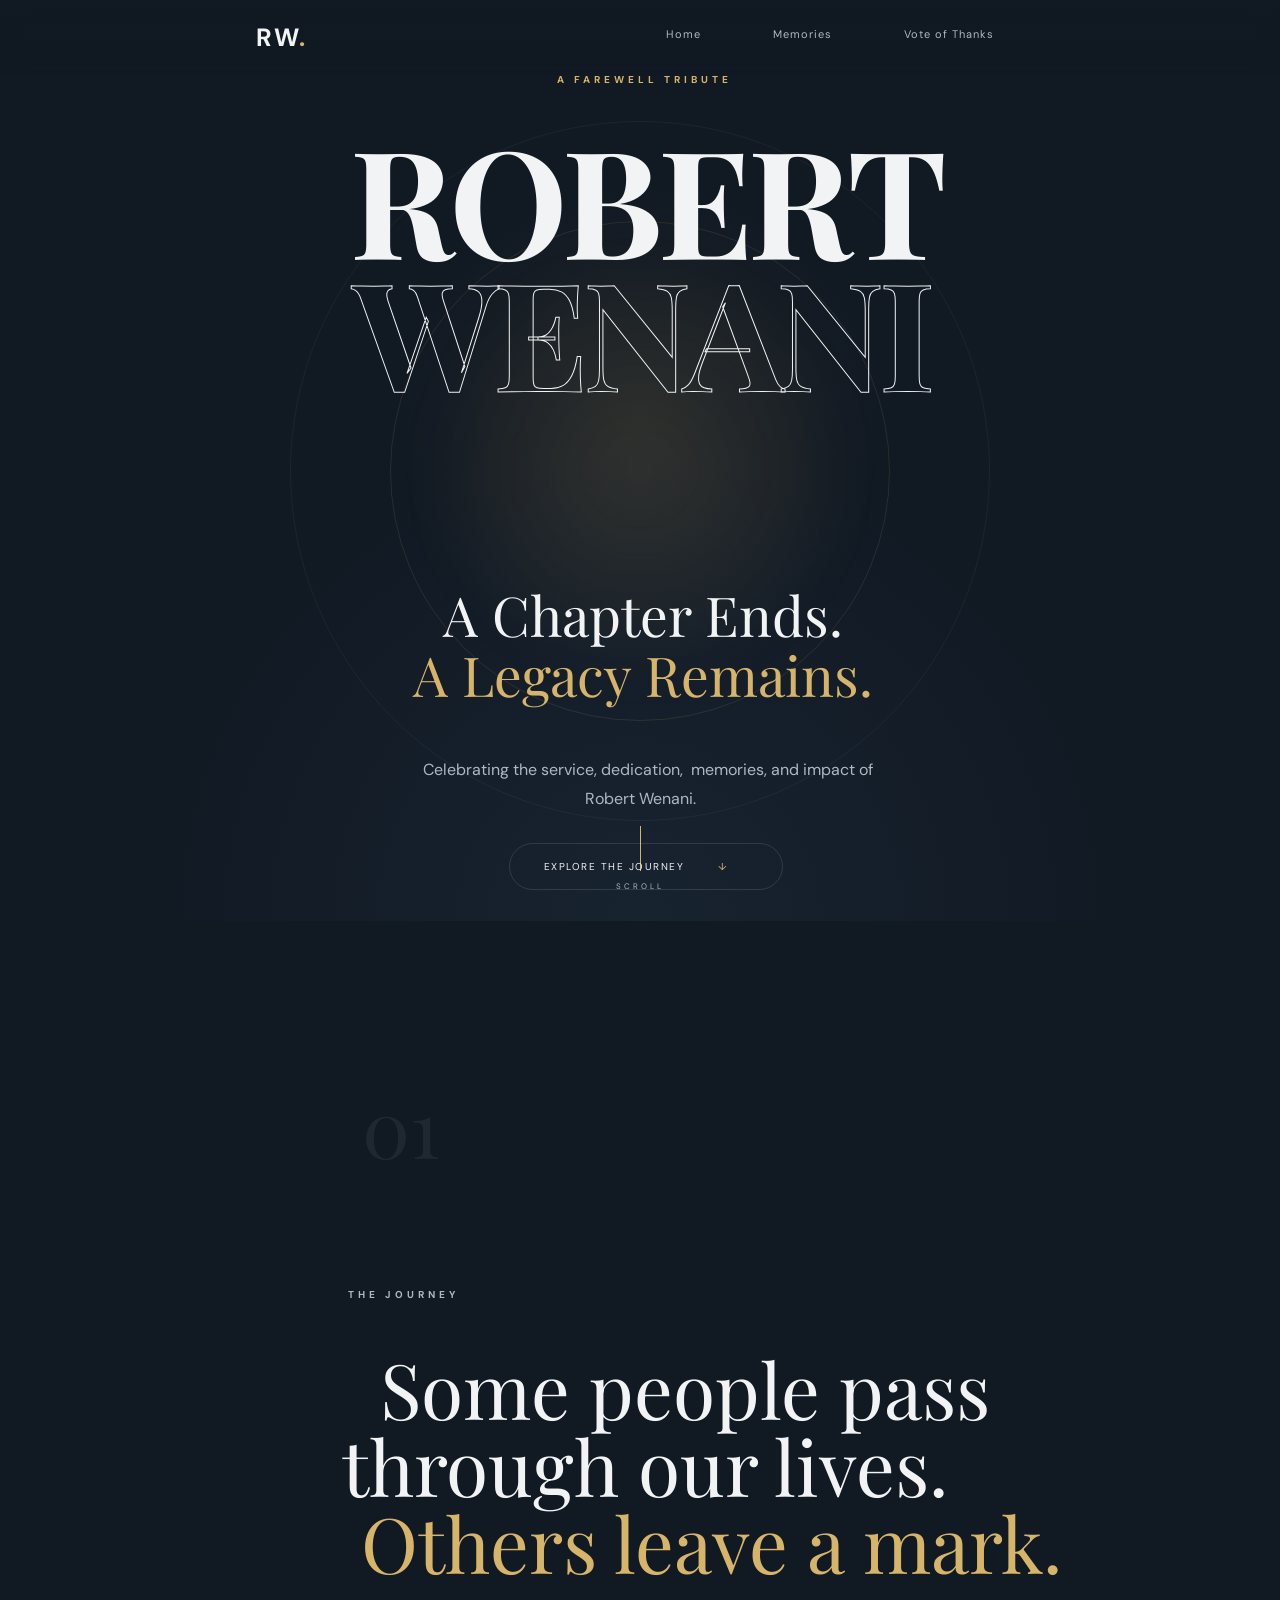
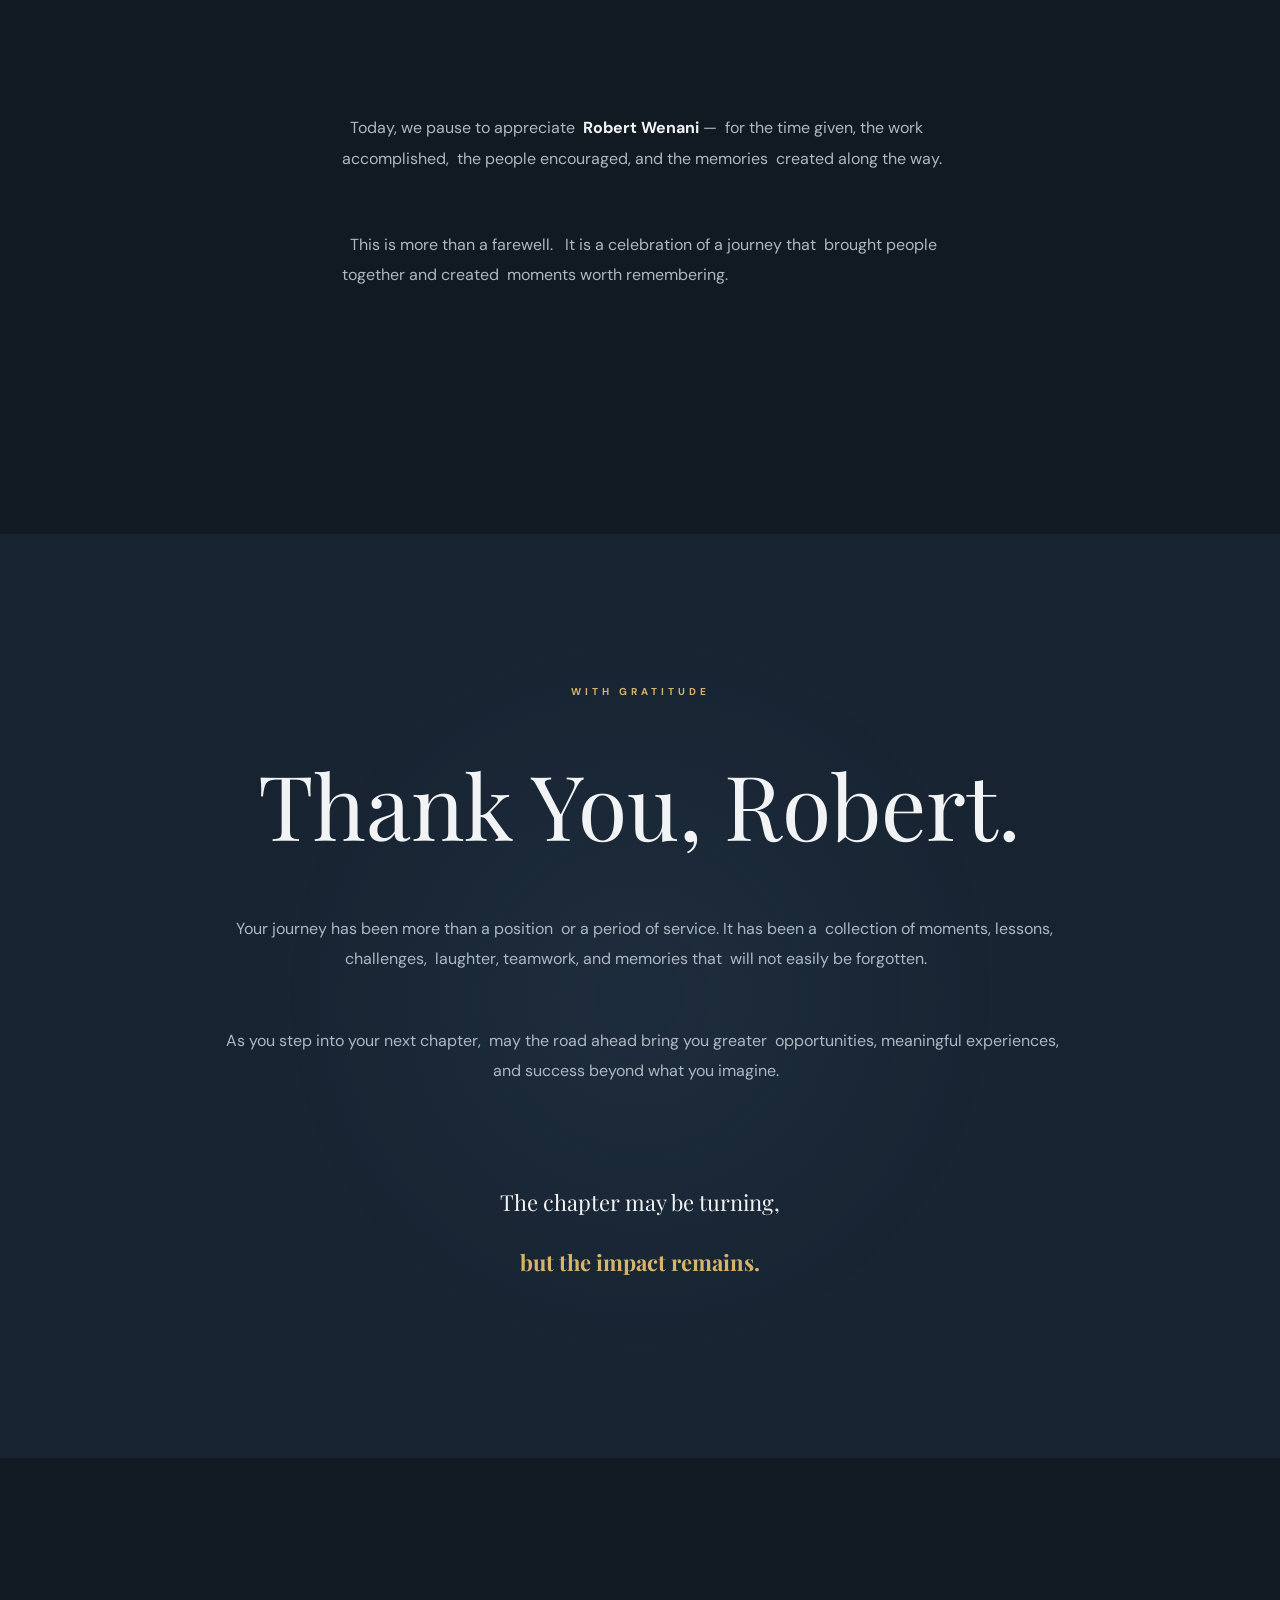
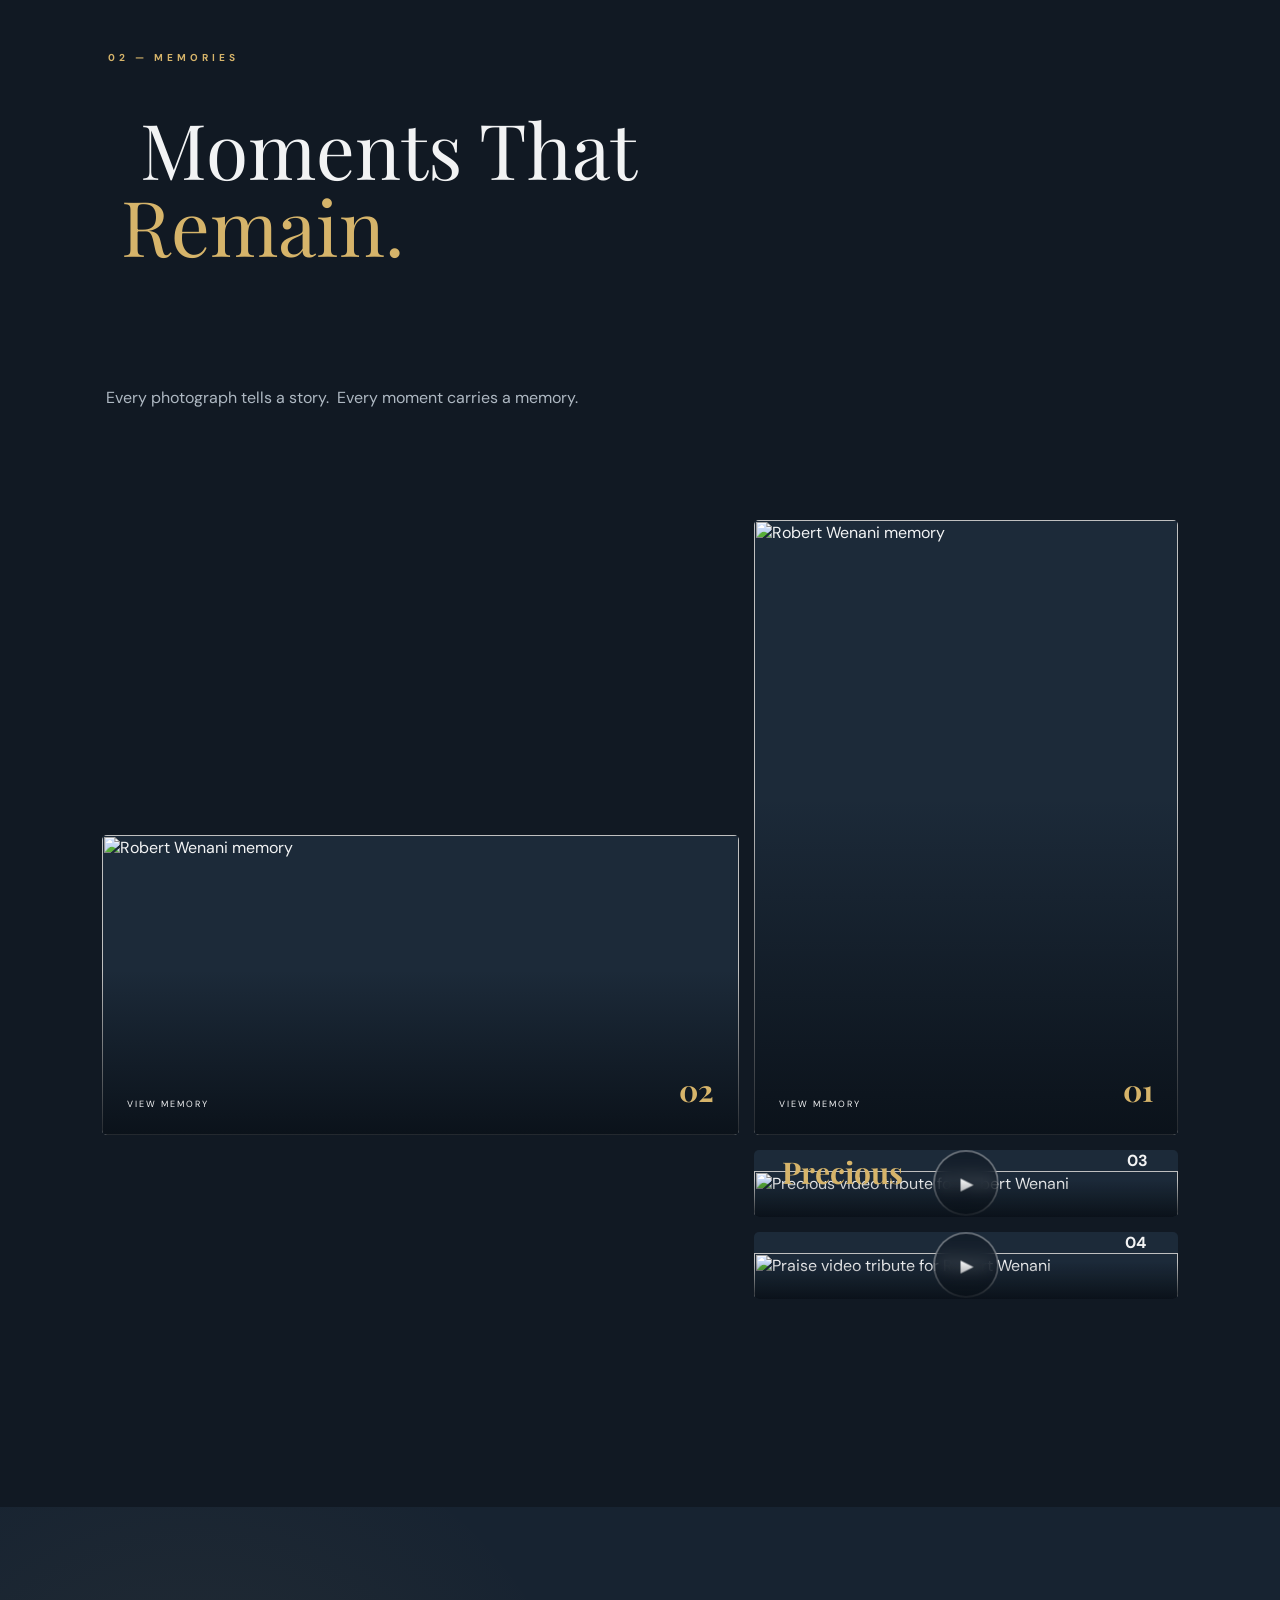
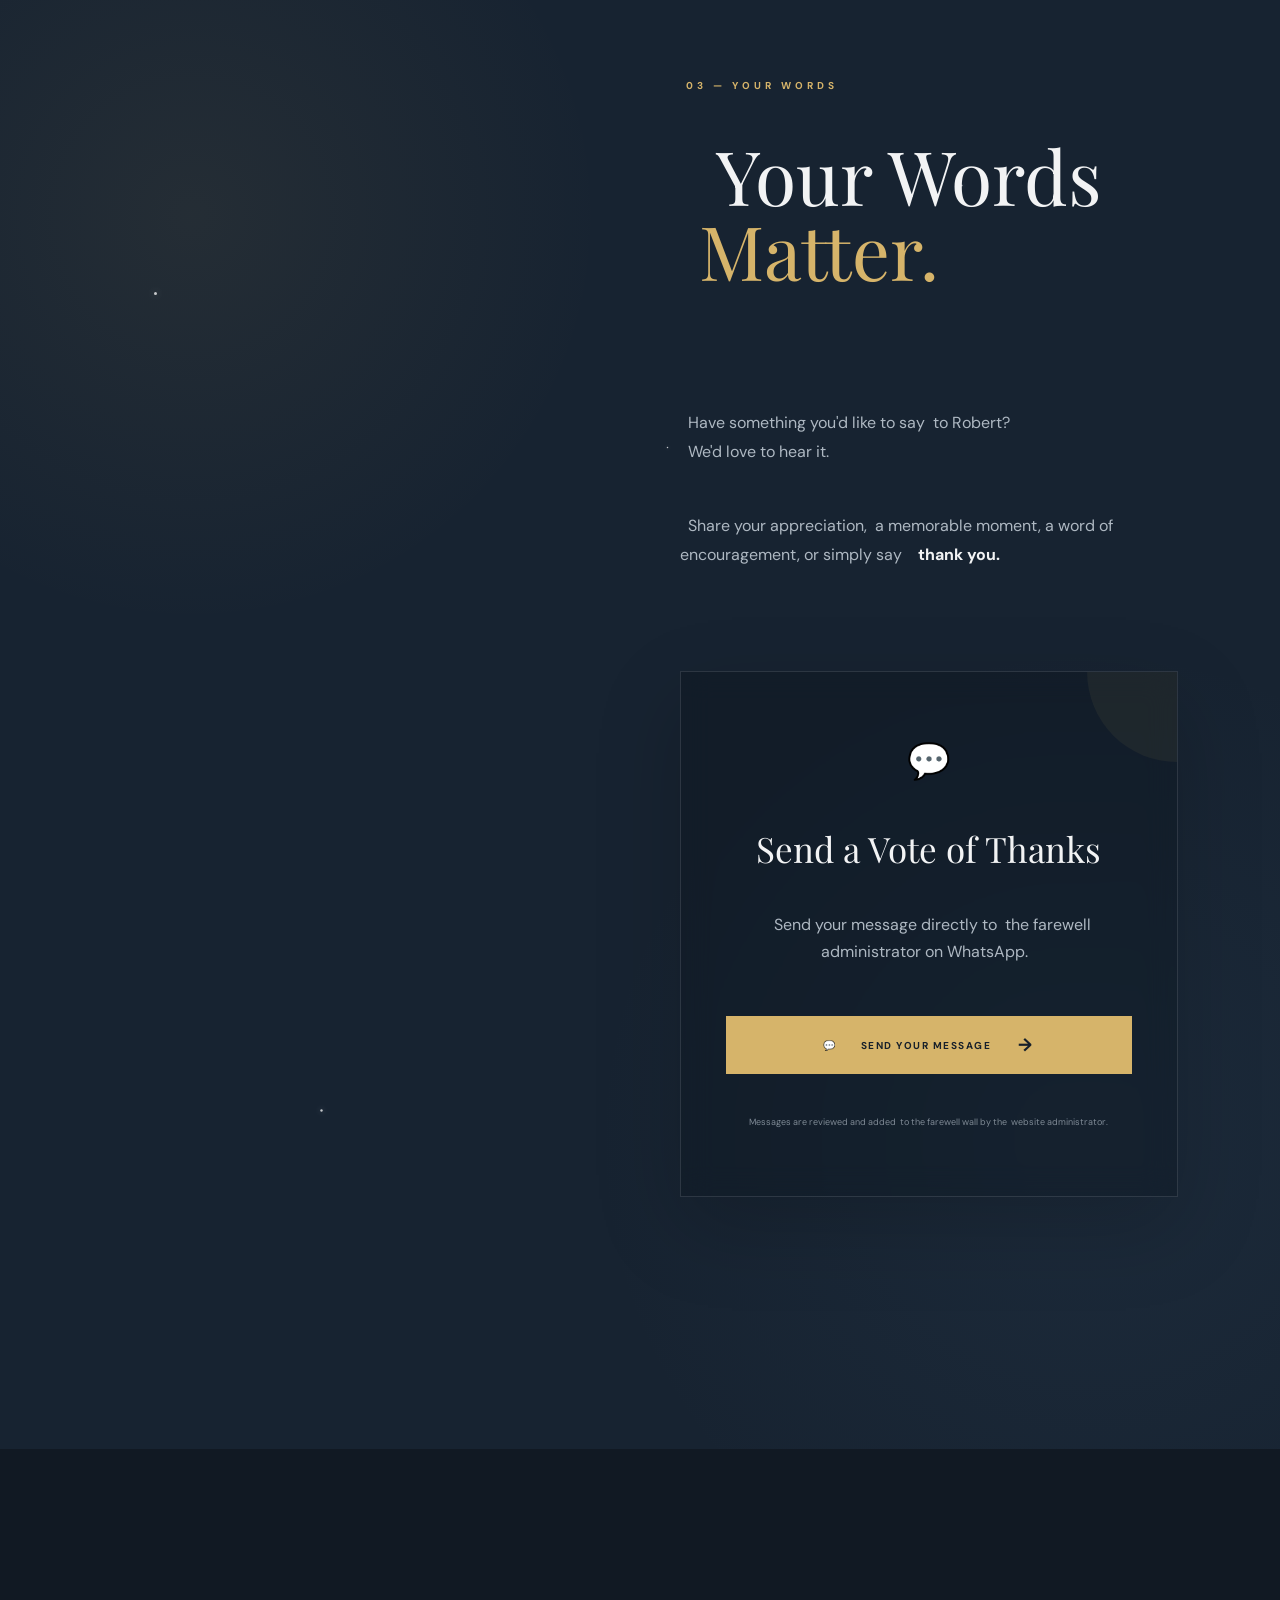
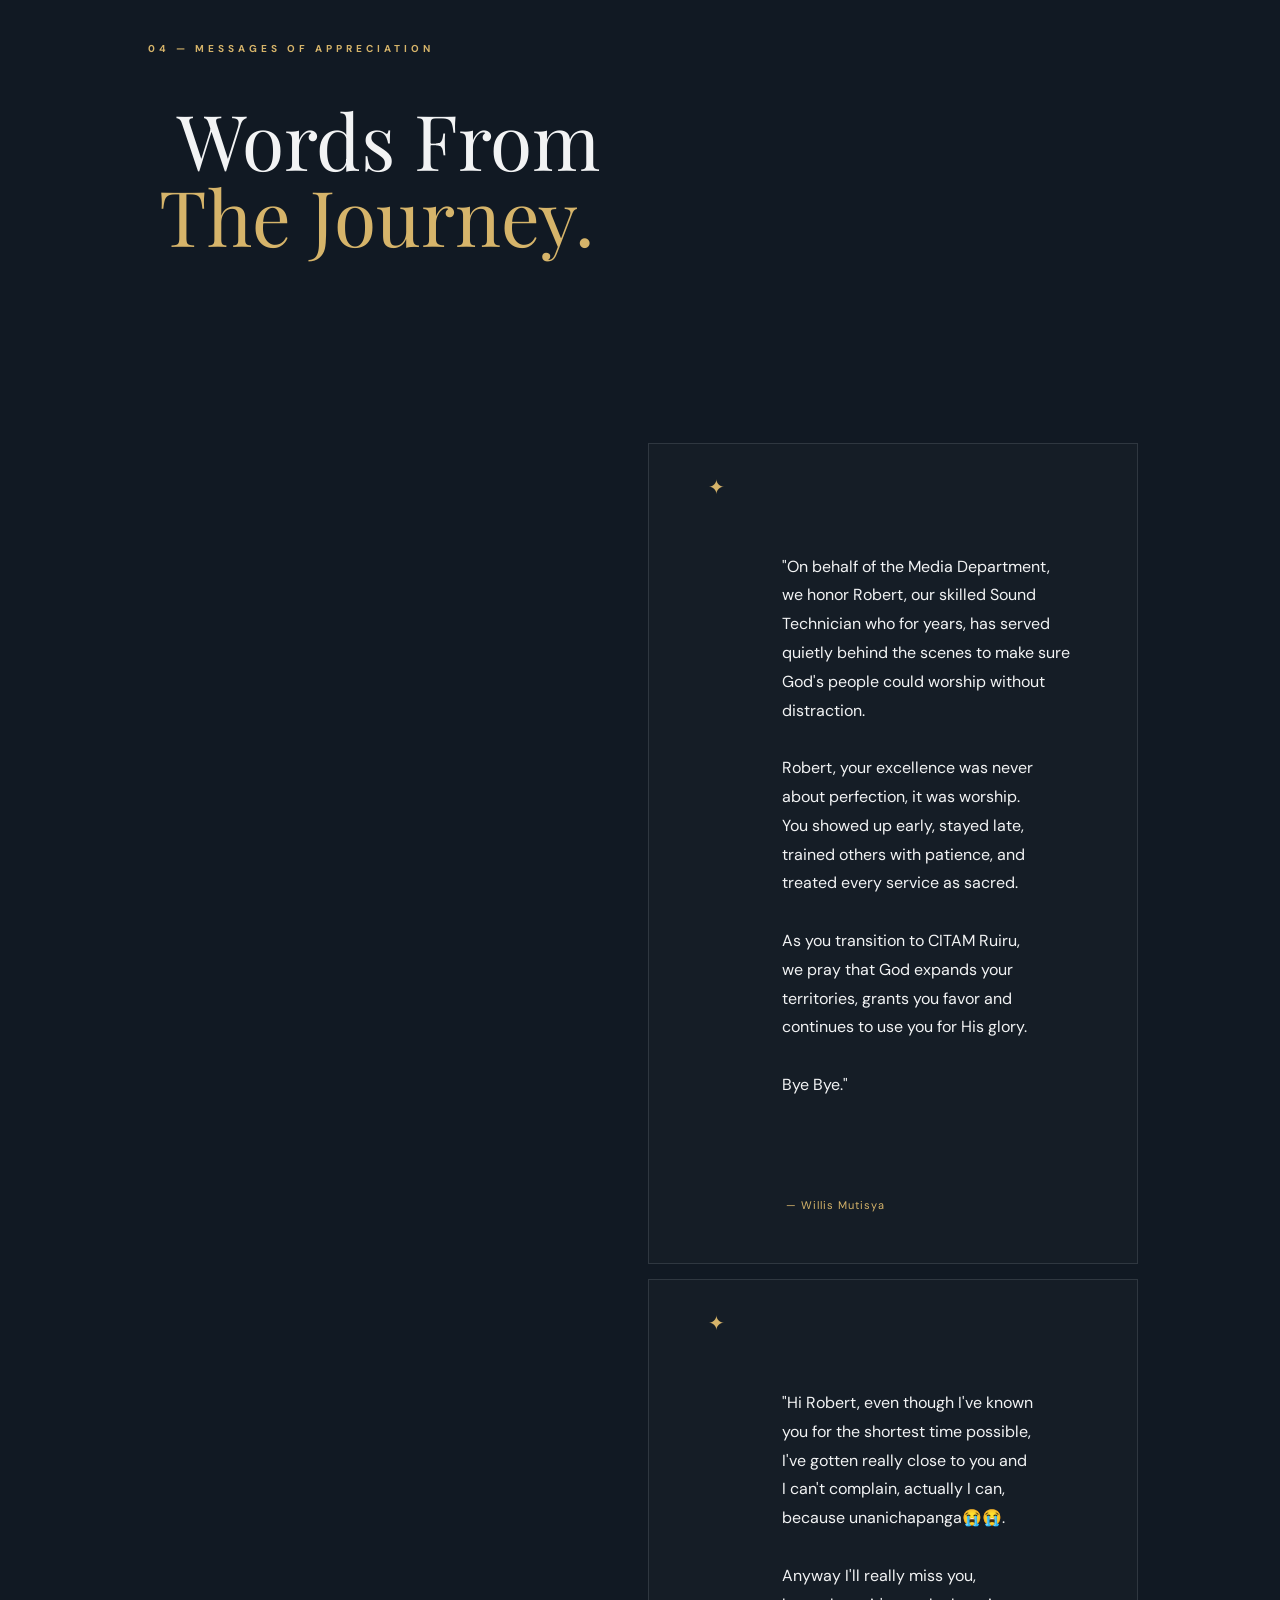
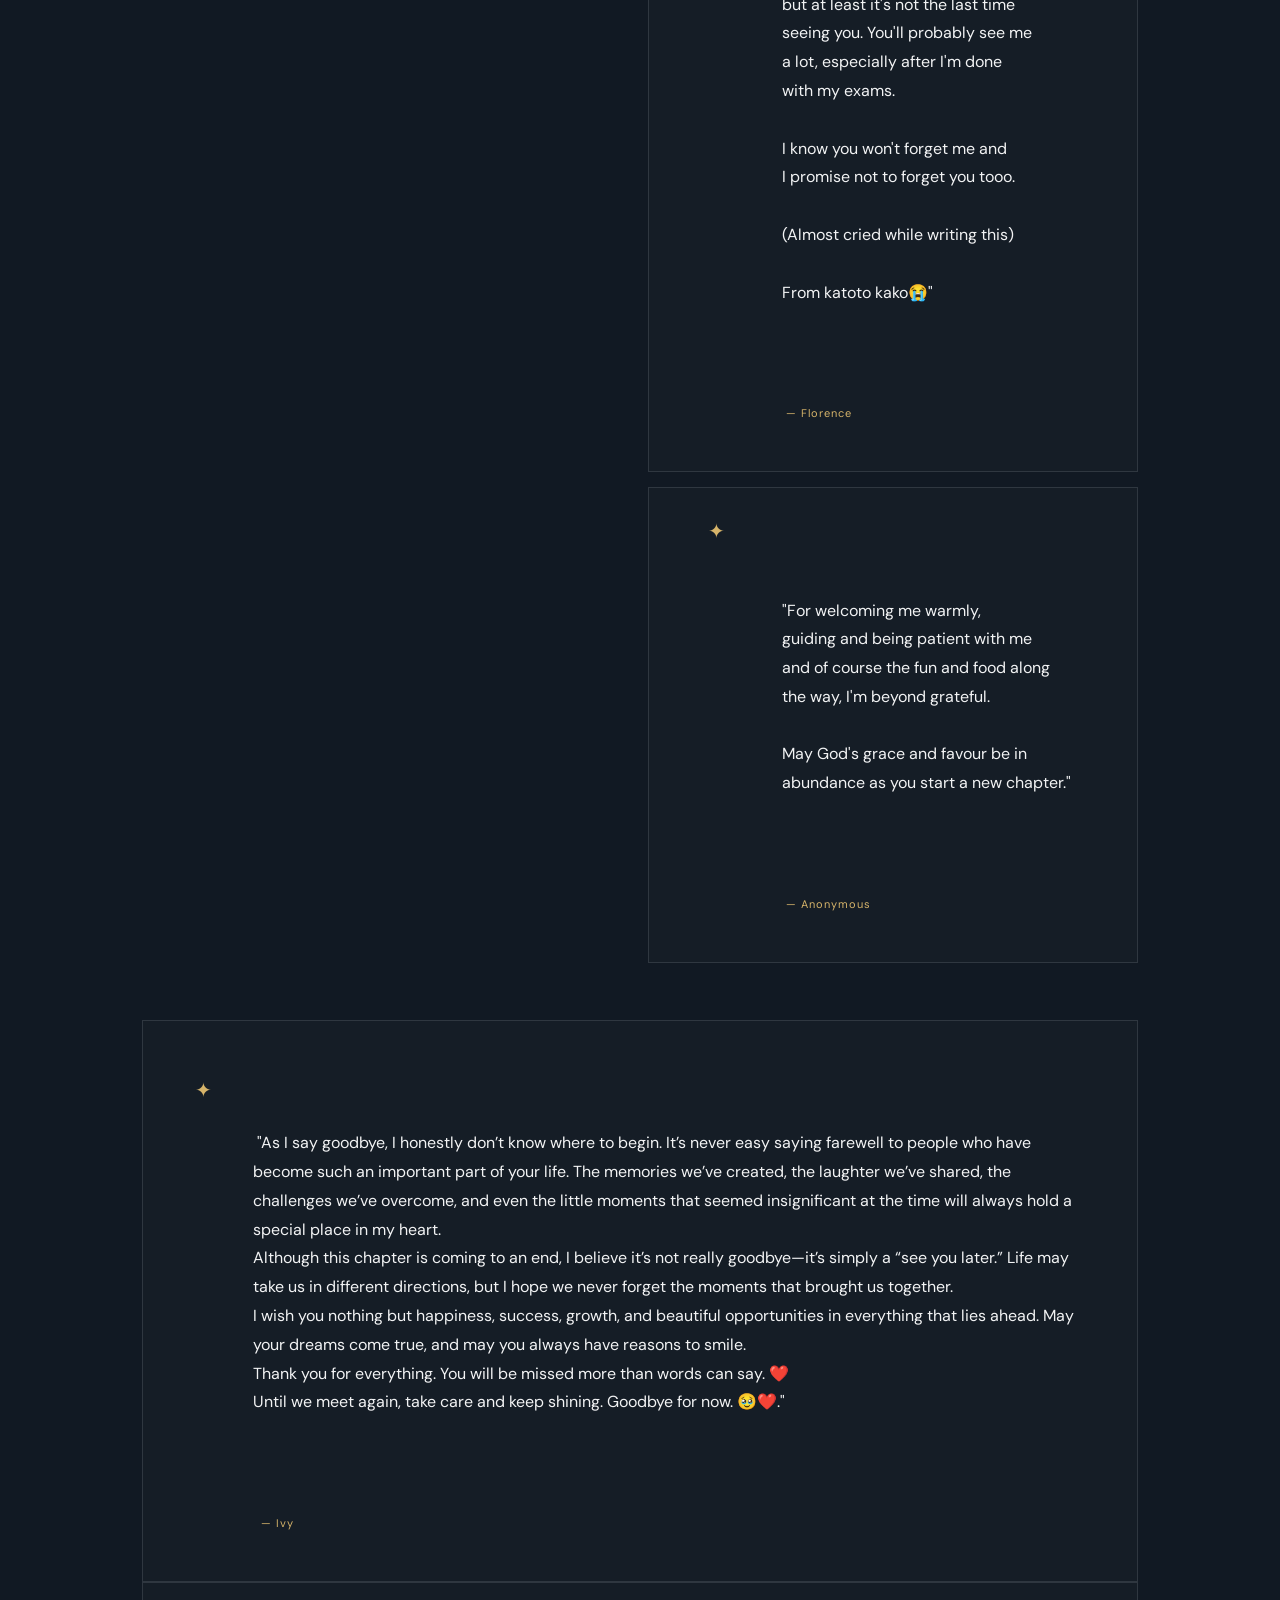
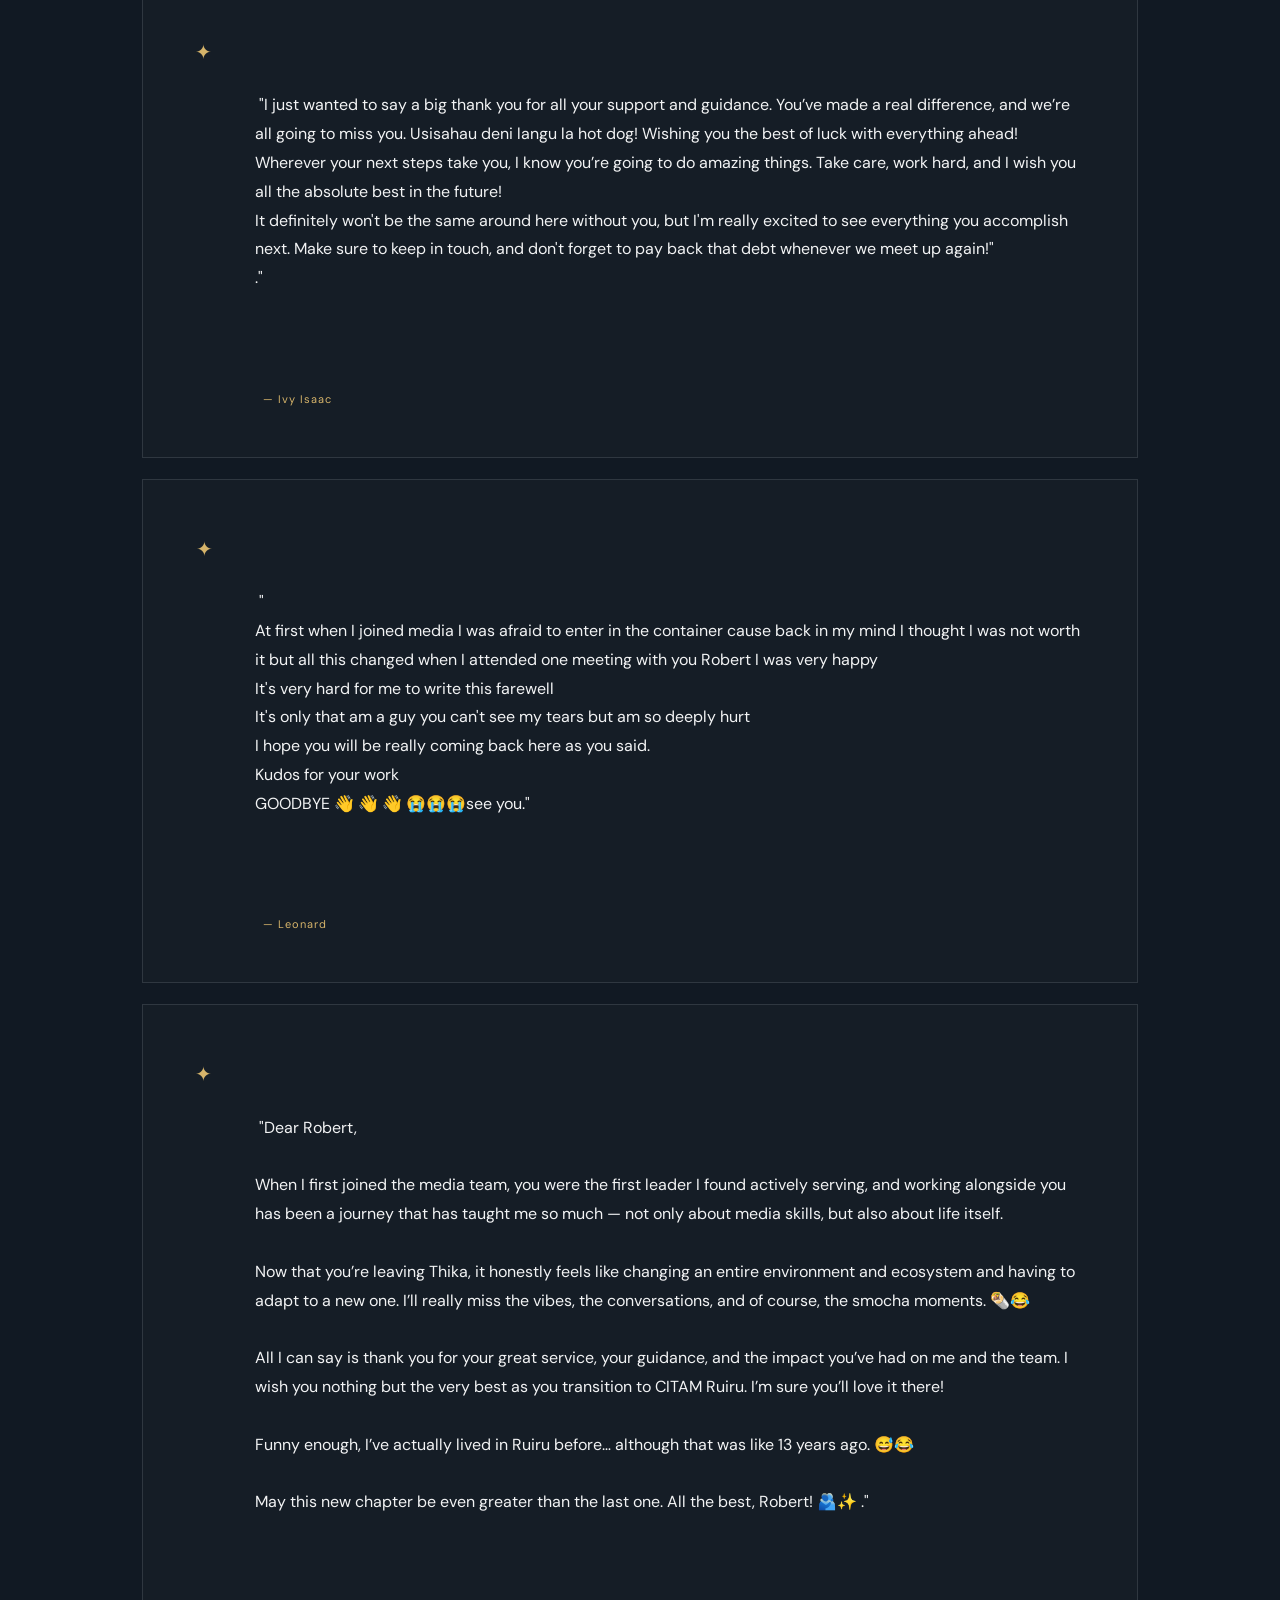
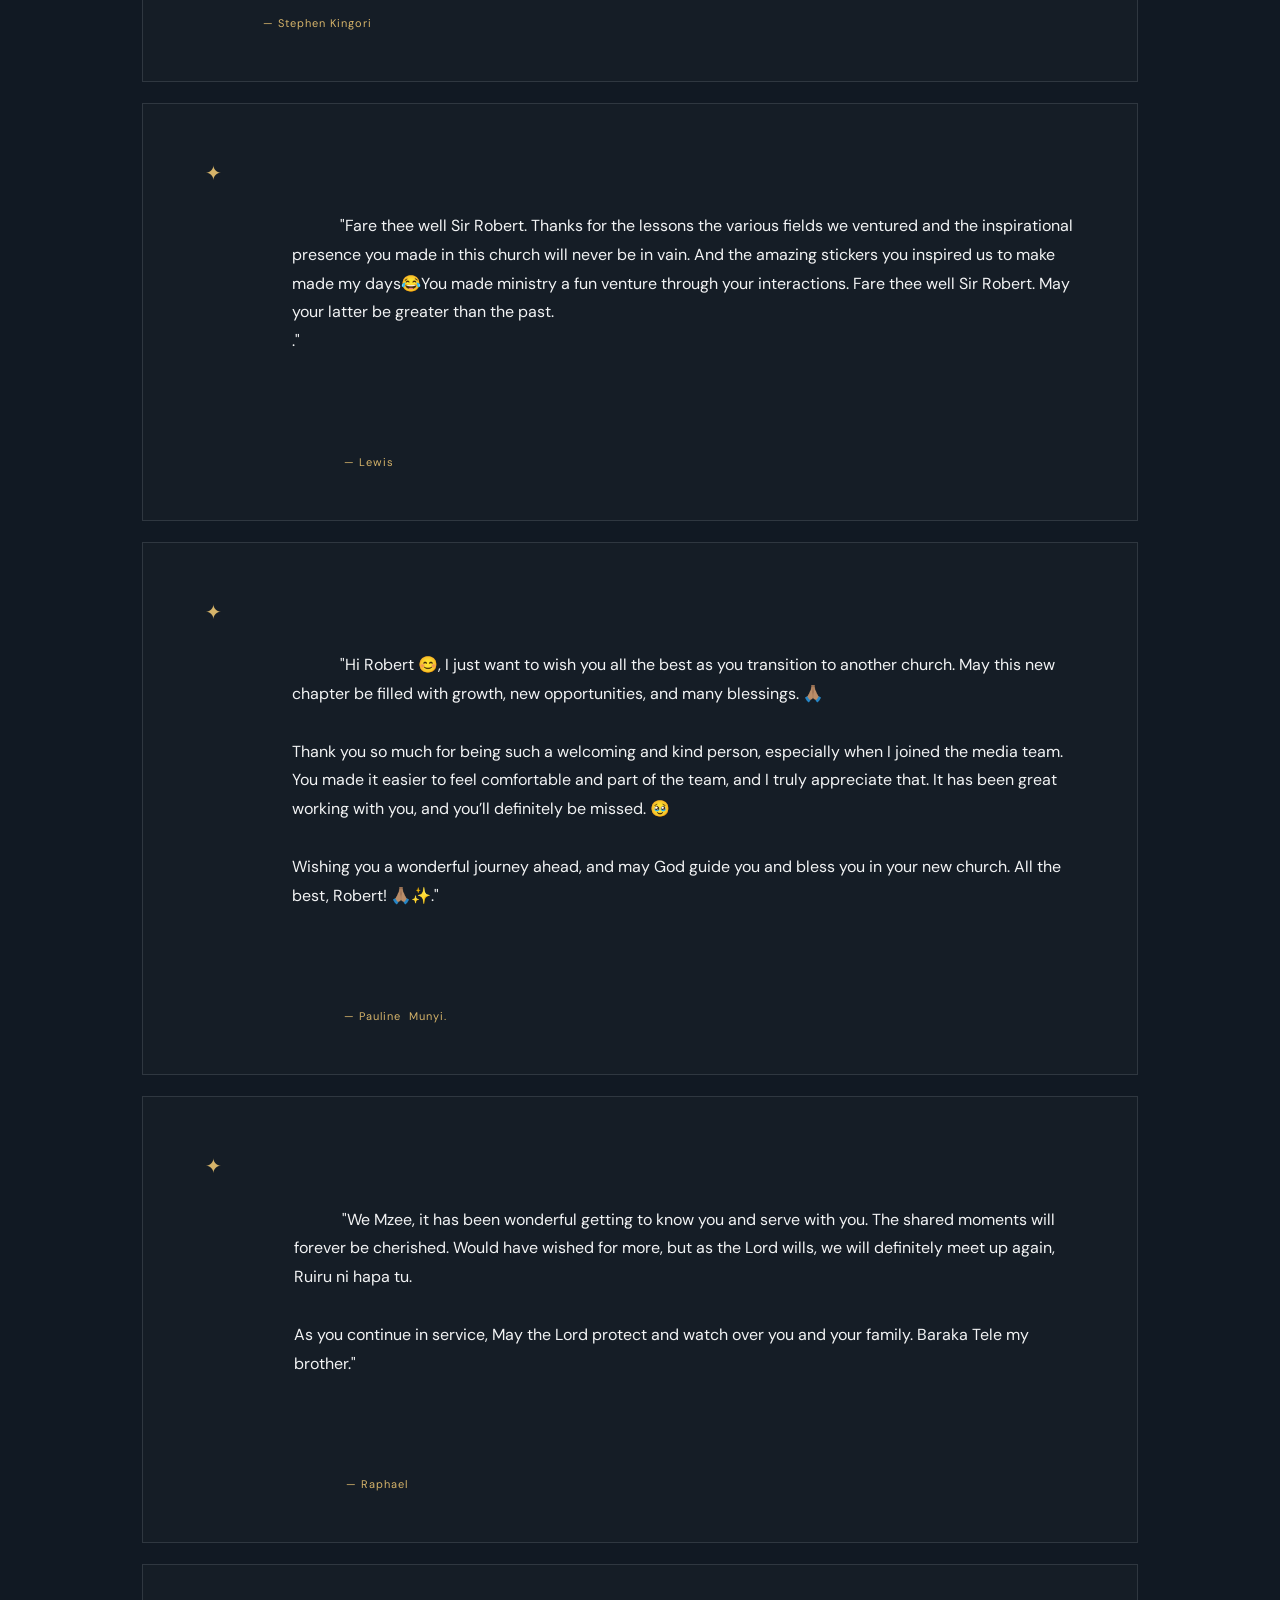
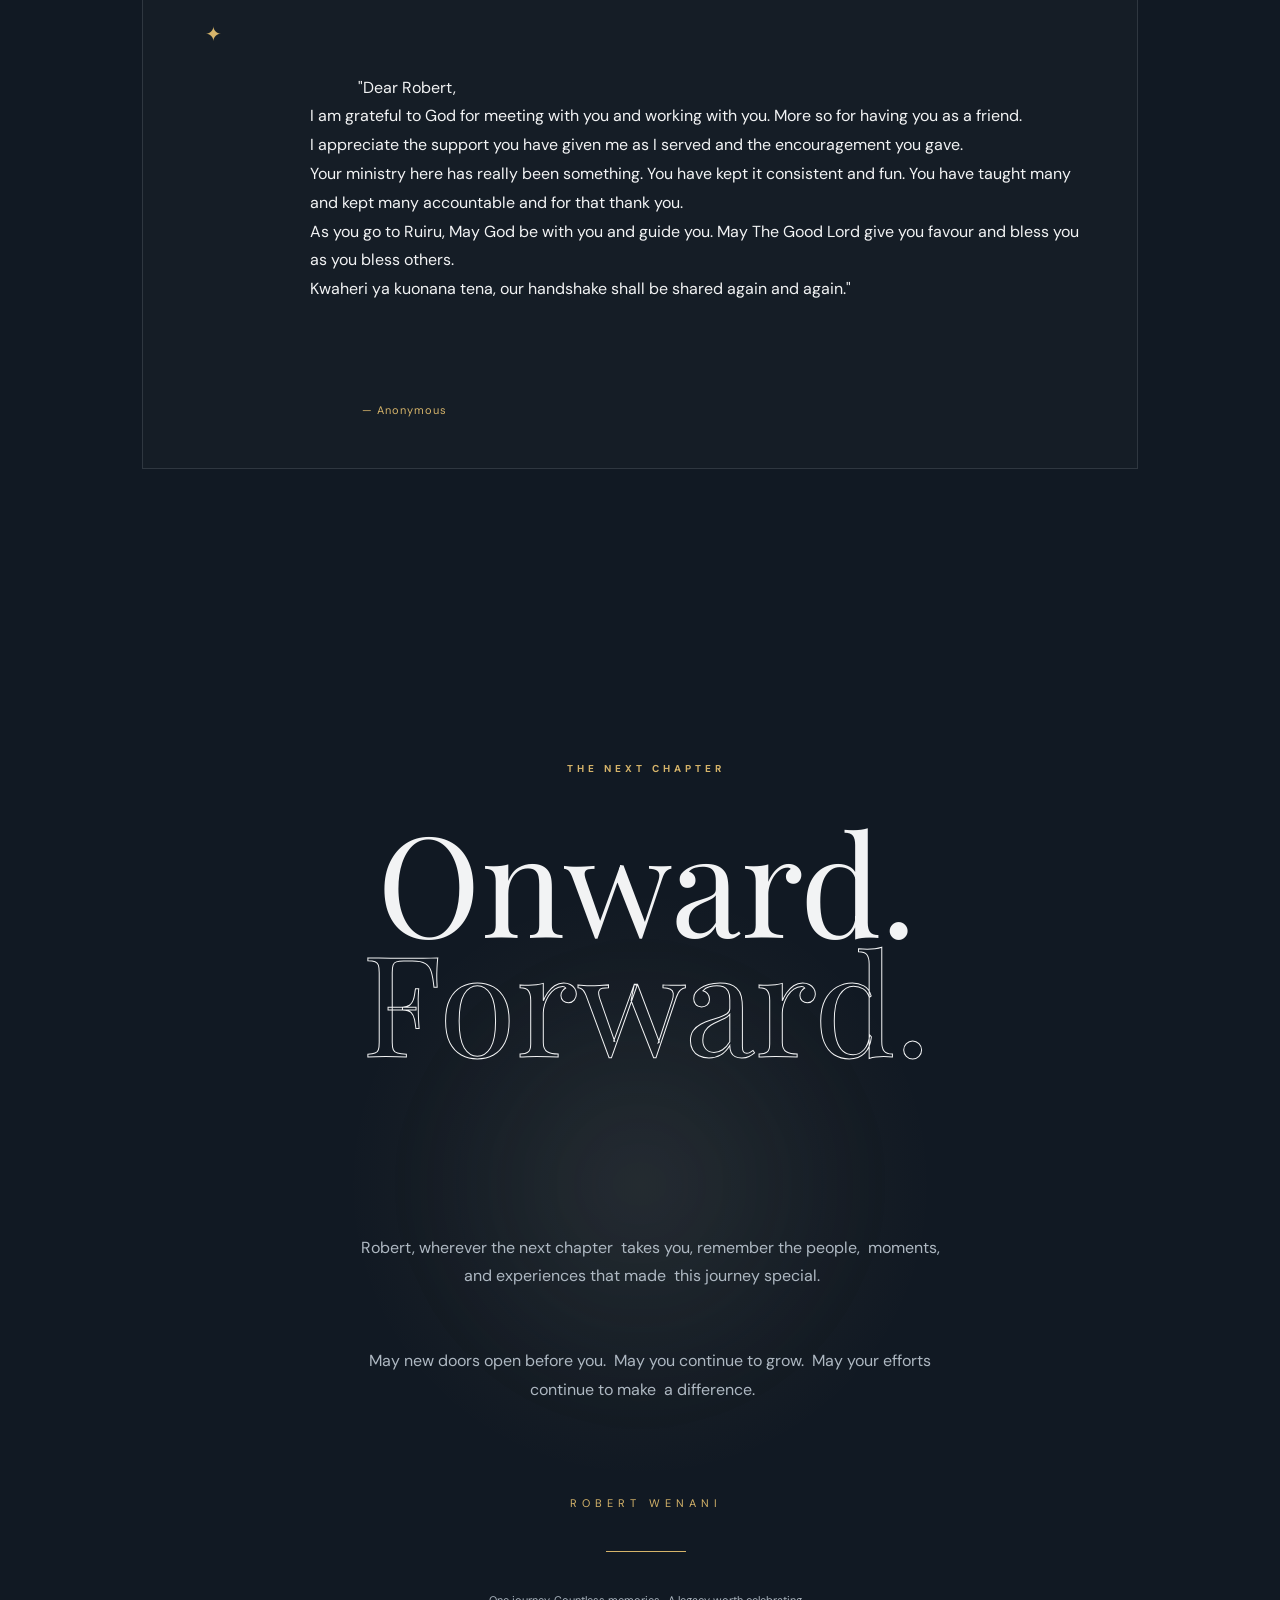
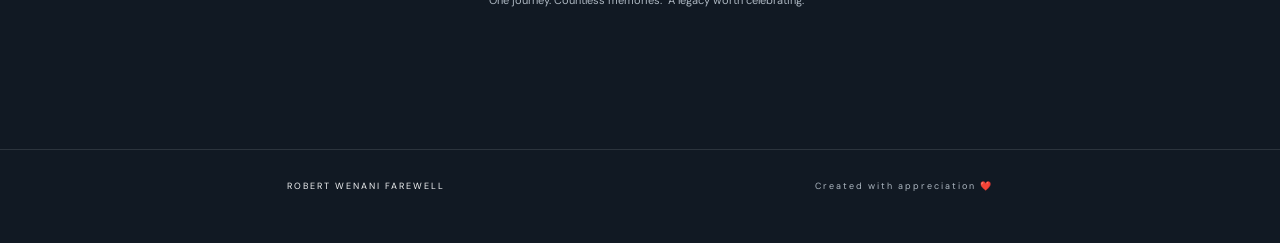
==== commit 0308b18b: "Update index.html" ====
--- a/index.html
+++ b/index.html
@@ -744,7 +744,10 @@
 ‎
 ‎        <p class="message-text">
 ‎
-‎            "I just wanted to say a big thank you for all your support and guidance. You’ve made a real difference, and we’re all going to miss you. Usisahau deni langu la hot dog! Wishing you the best of luck with everything ahead!."
+‎            "I just wanted to say a big thank you for all your support and guidance. You’ve made a real difference, and we’re all going to miss you. Usisahau deni langu la hot dog! Wishing you the best of luck with everything ahead!
+Wherever your next steps take you, I know you’re going to do amazing things. Take care, work hard, and I wish you all the absolute best in the future!
+It definitely won't be the same around here without you, but I'm really excited to see everything you accomplish next. Make sure to keep in touch, and don't forget to pay back that debt whenever we meet up again!"
+."
 ‎
 ‎        </p>
 ‎
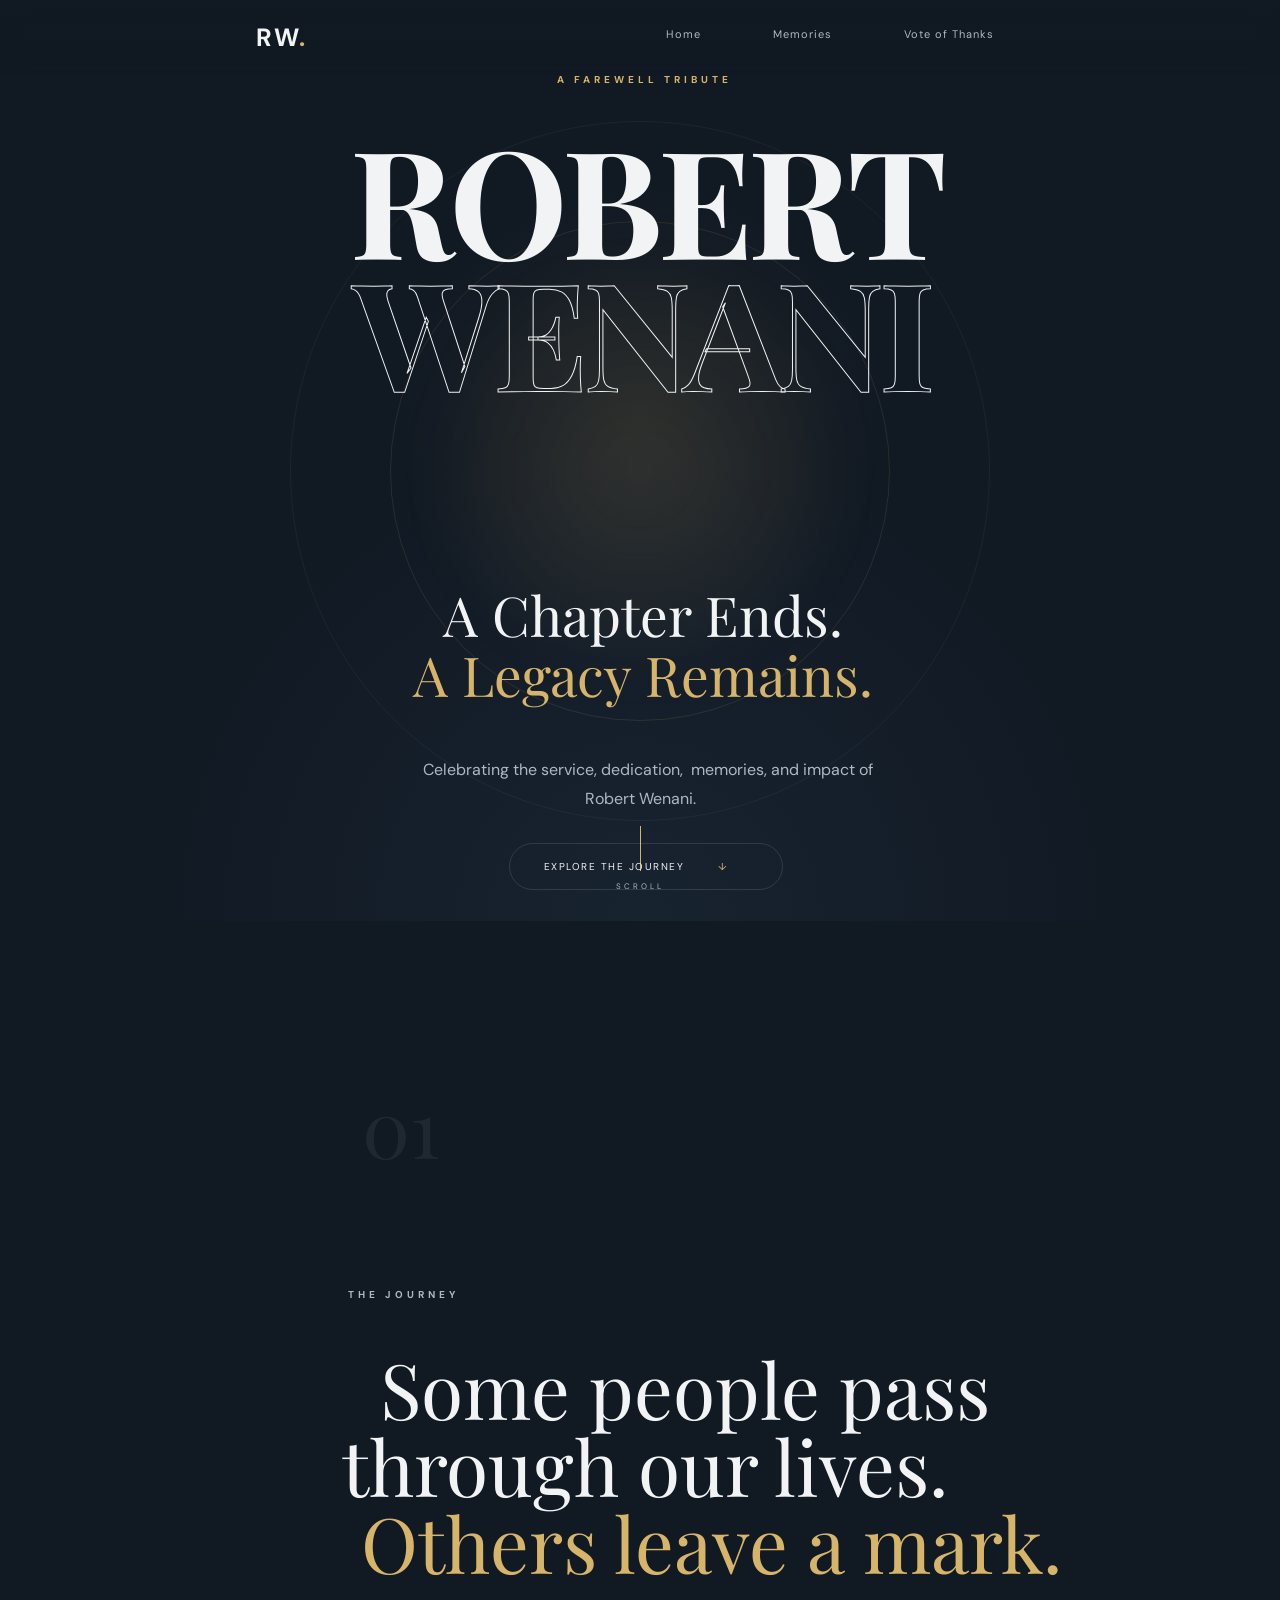
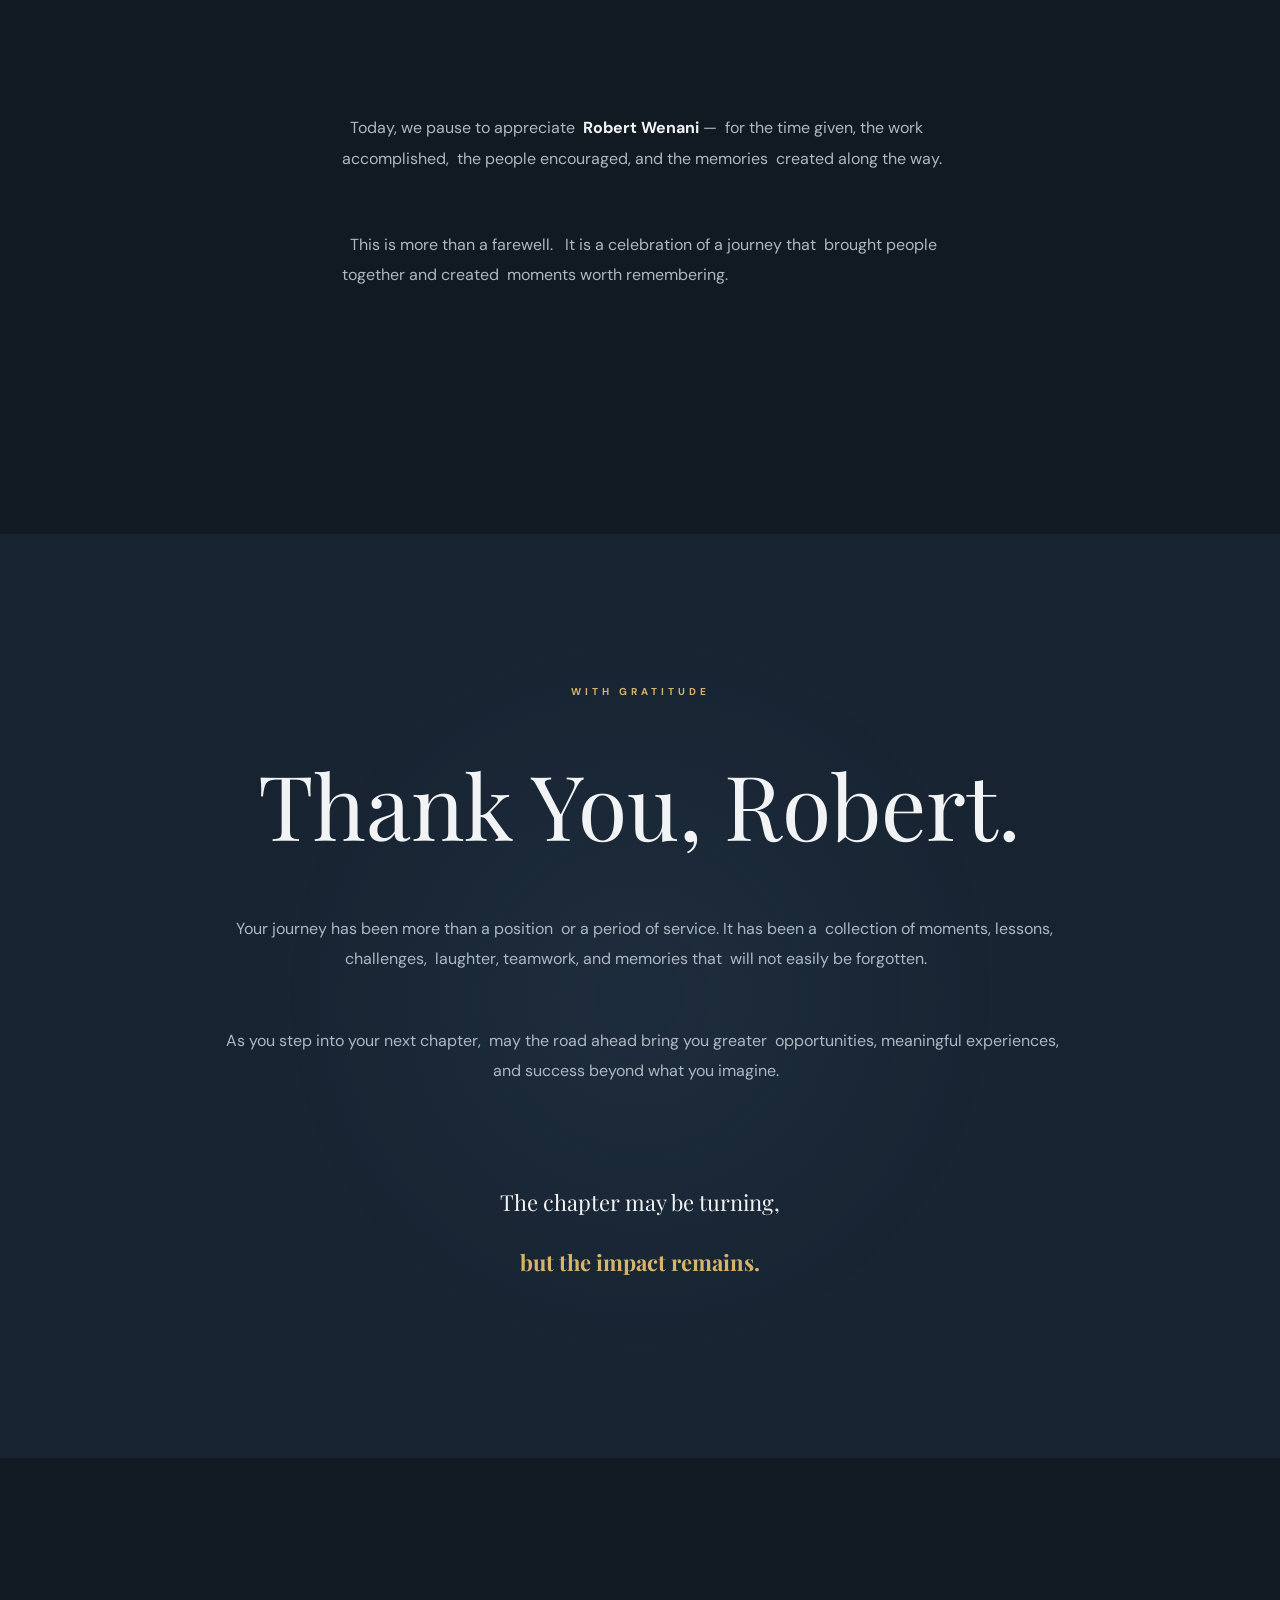
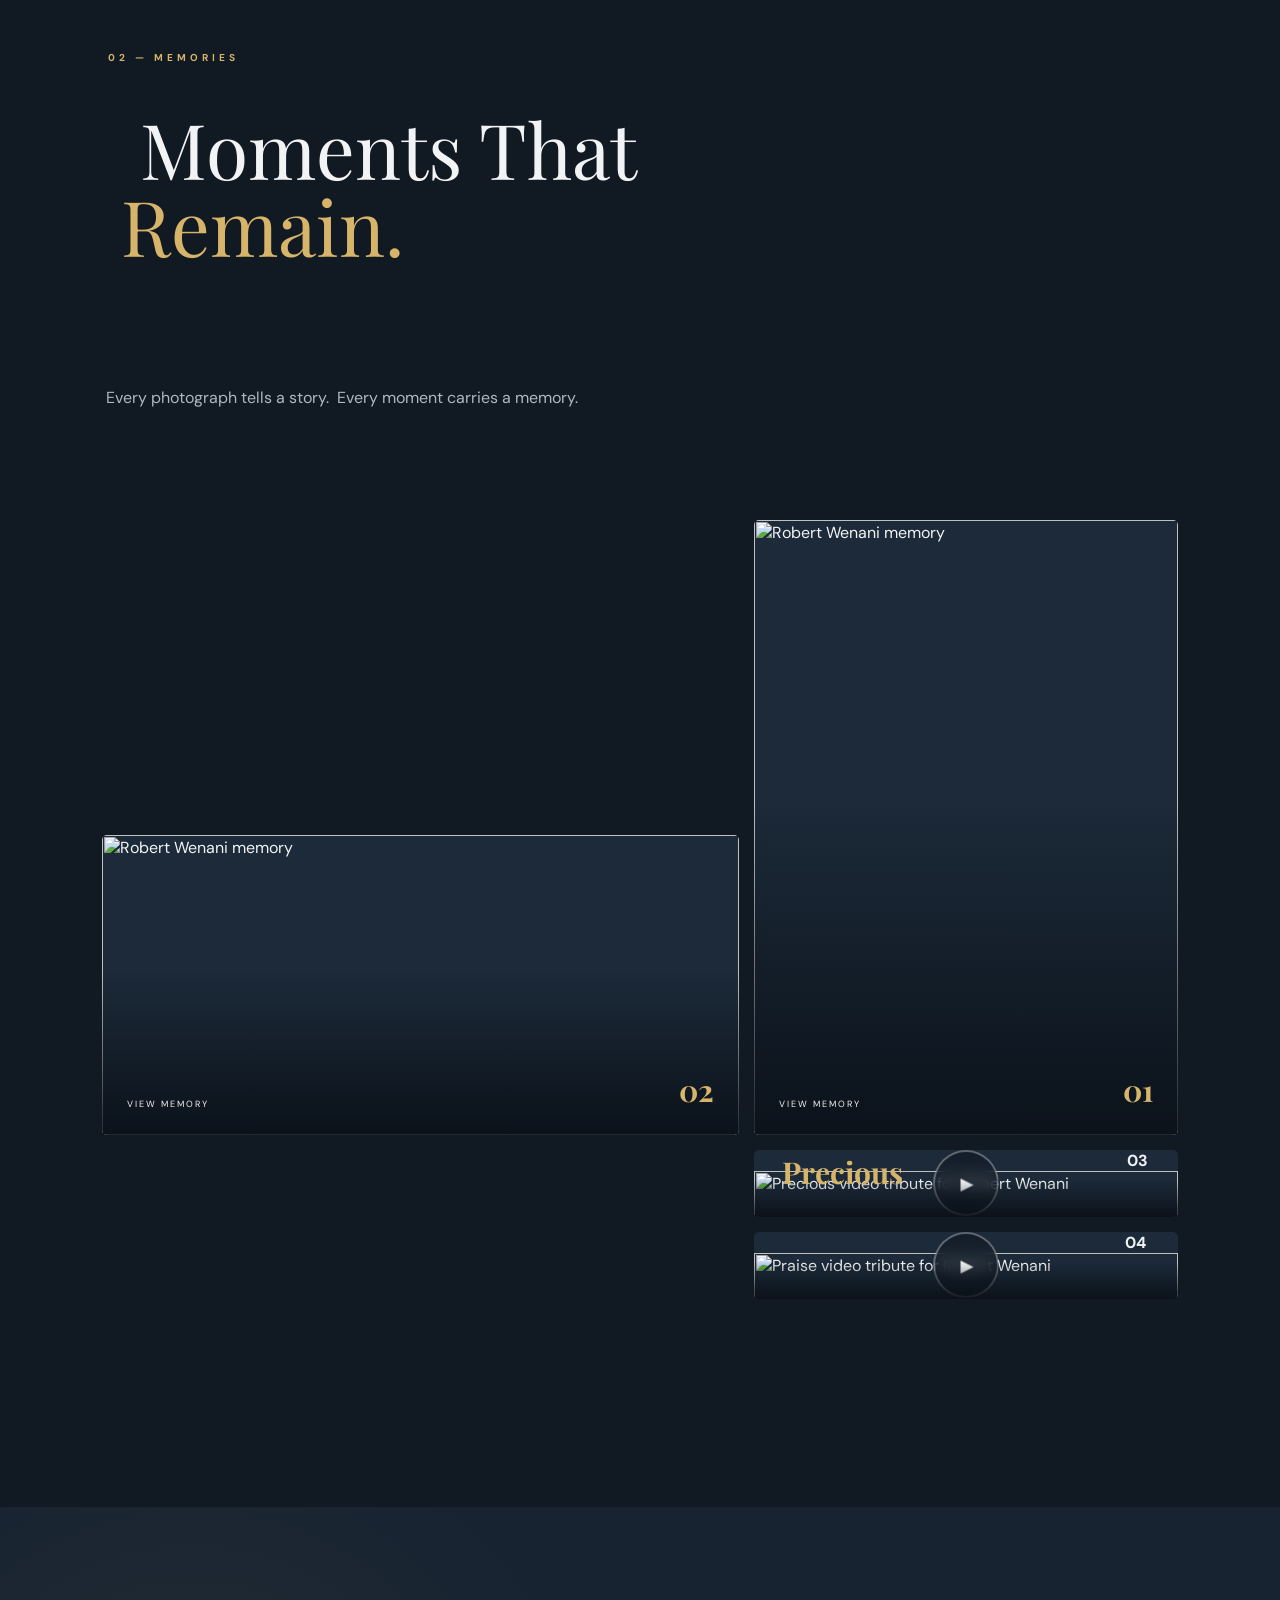
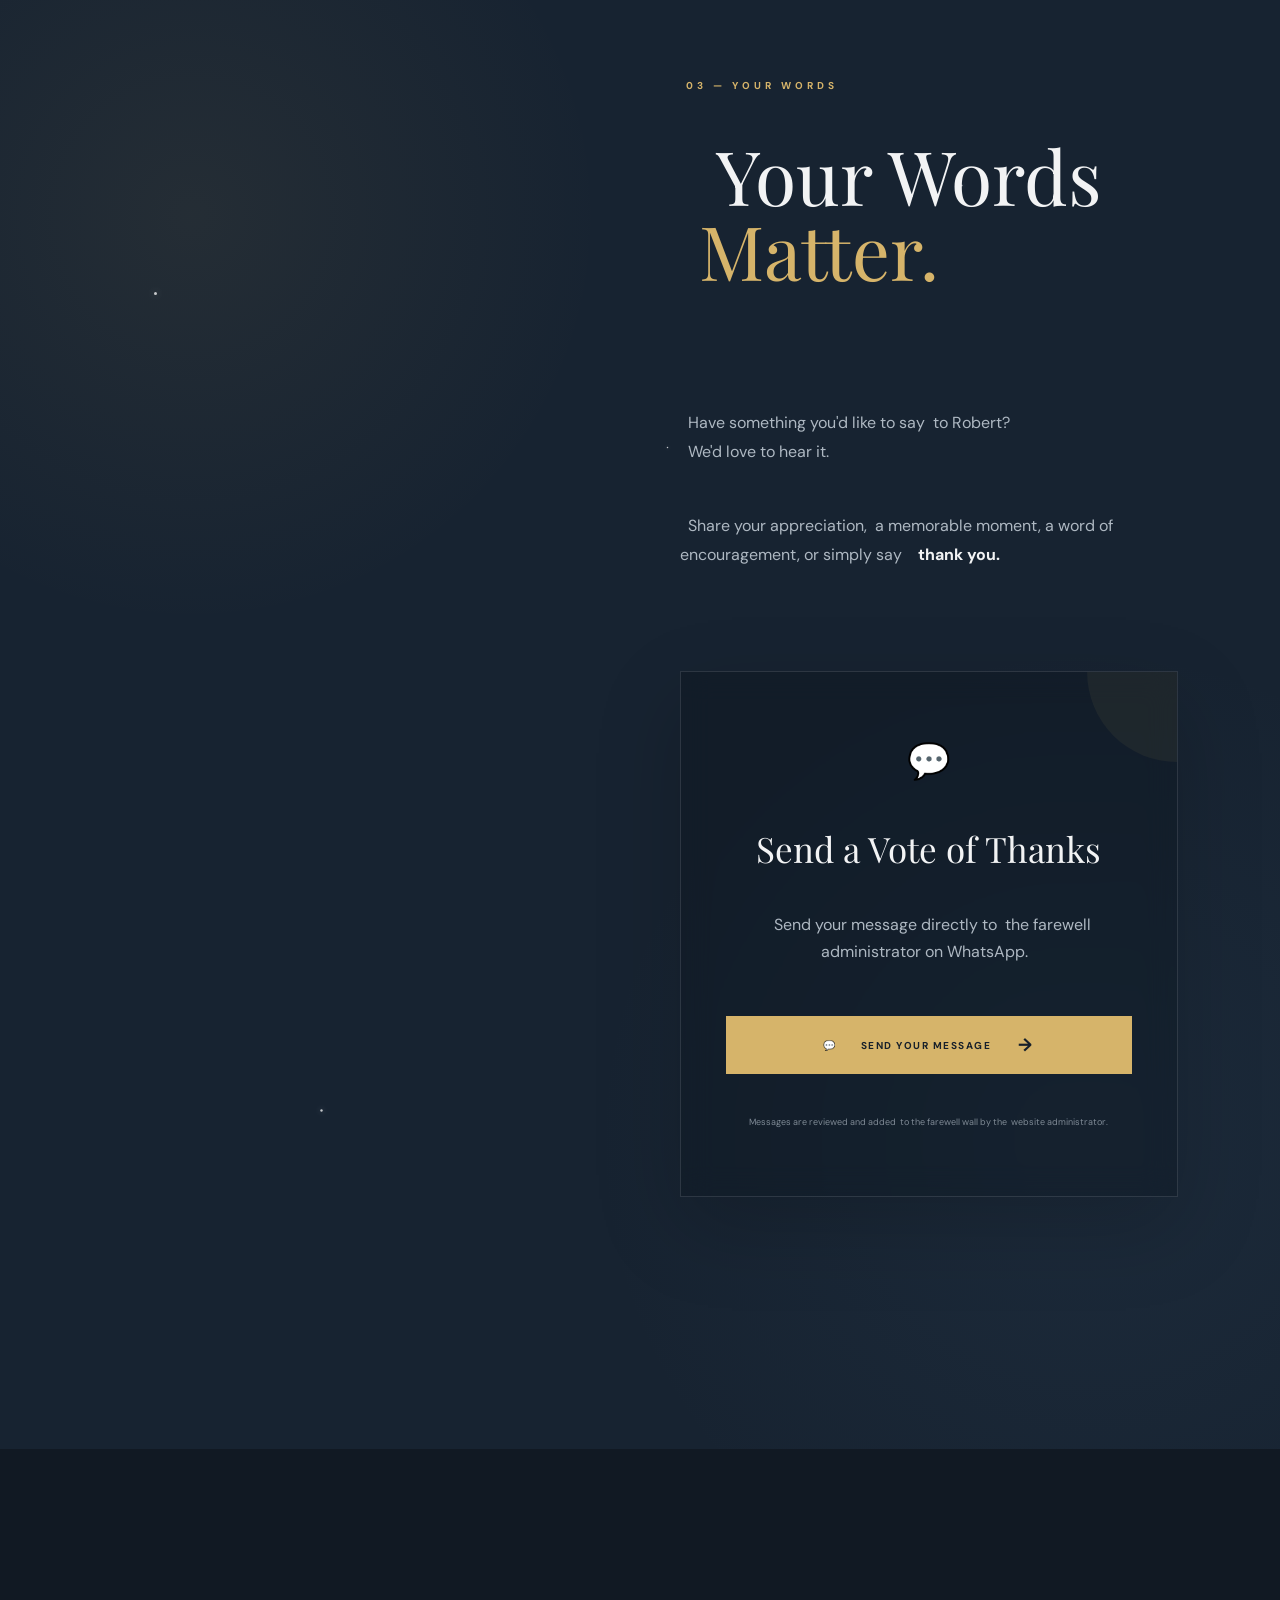
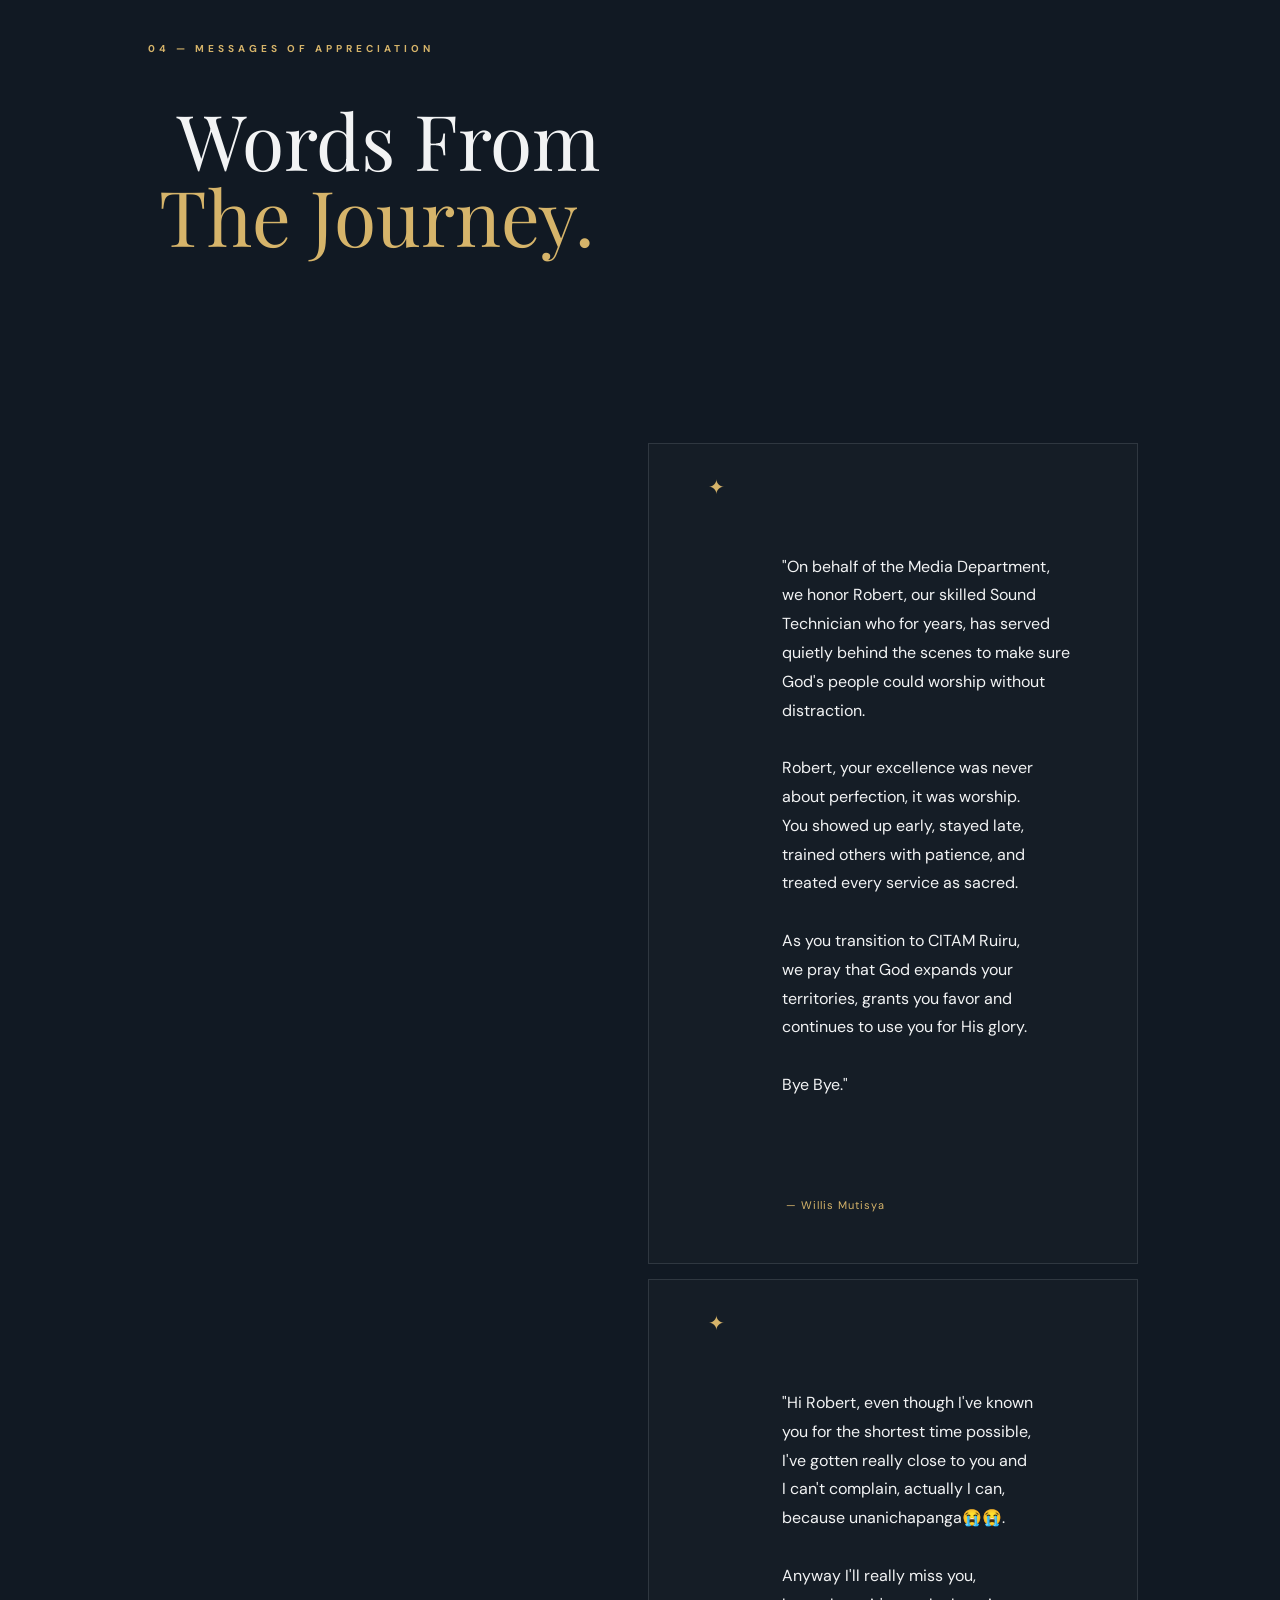
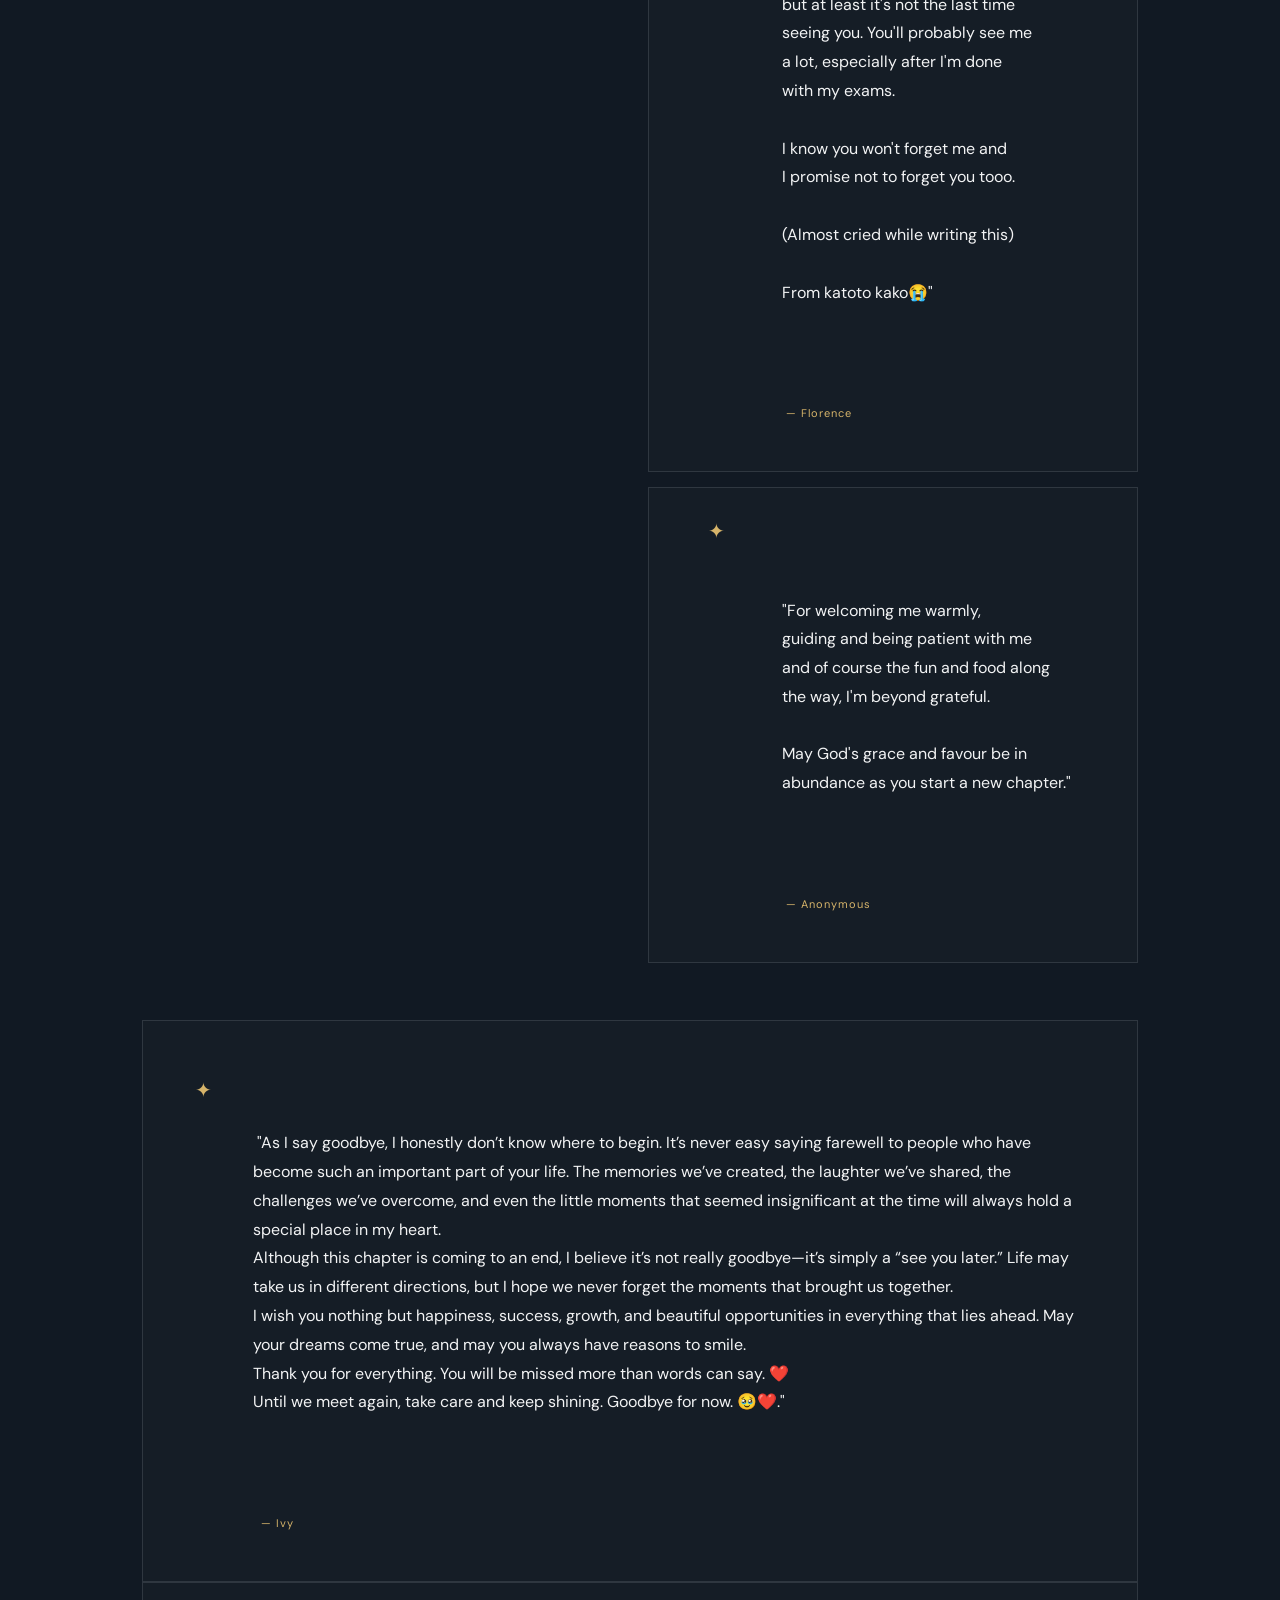
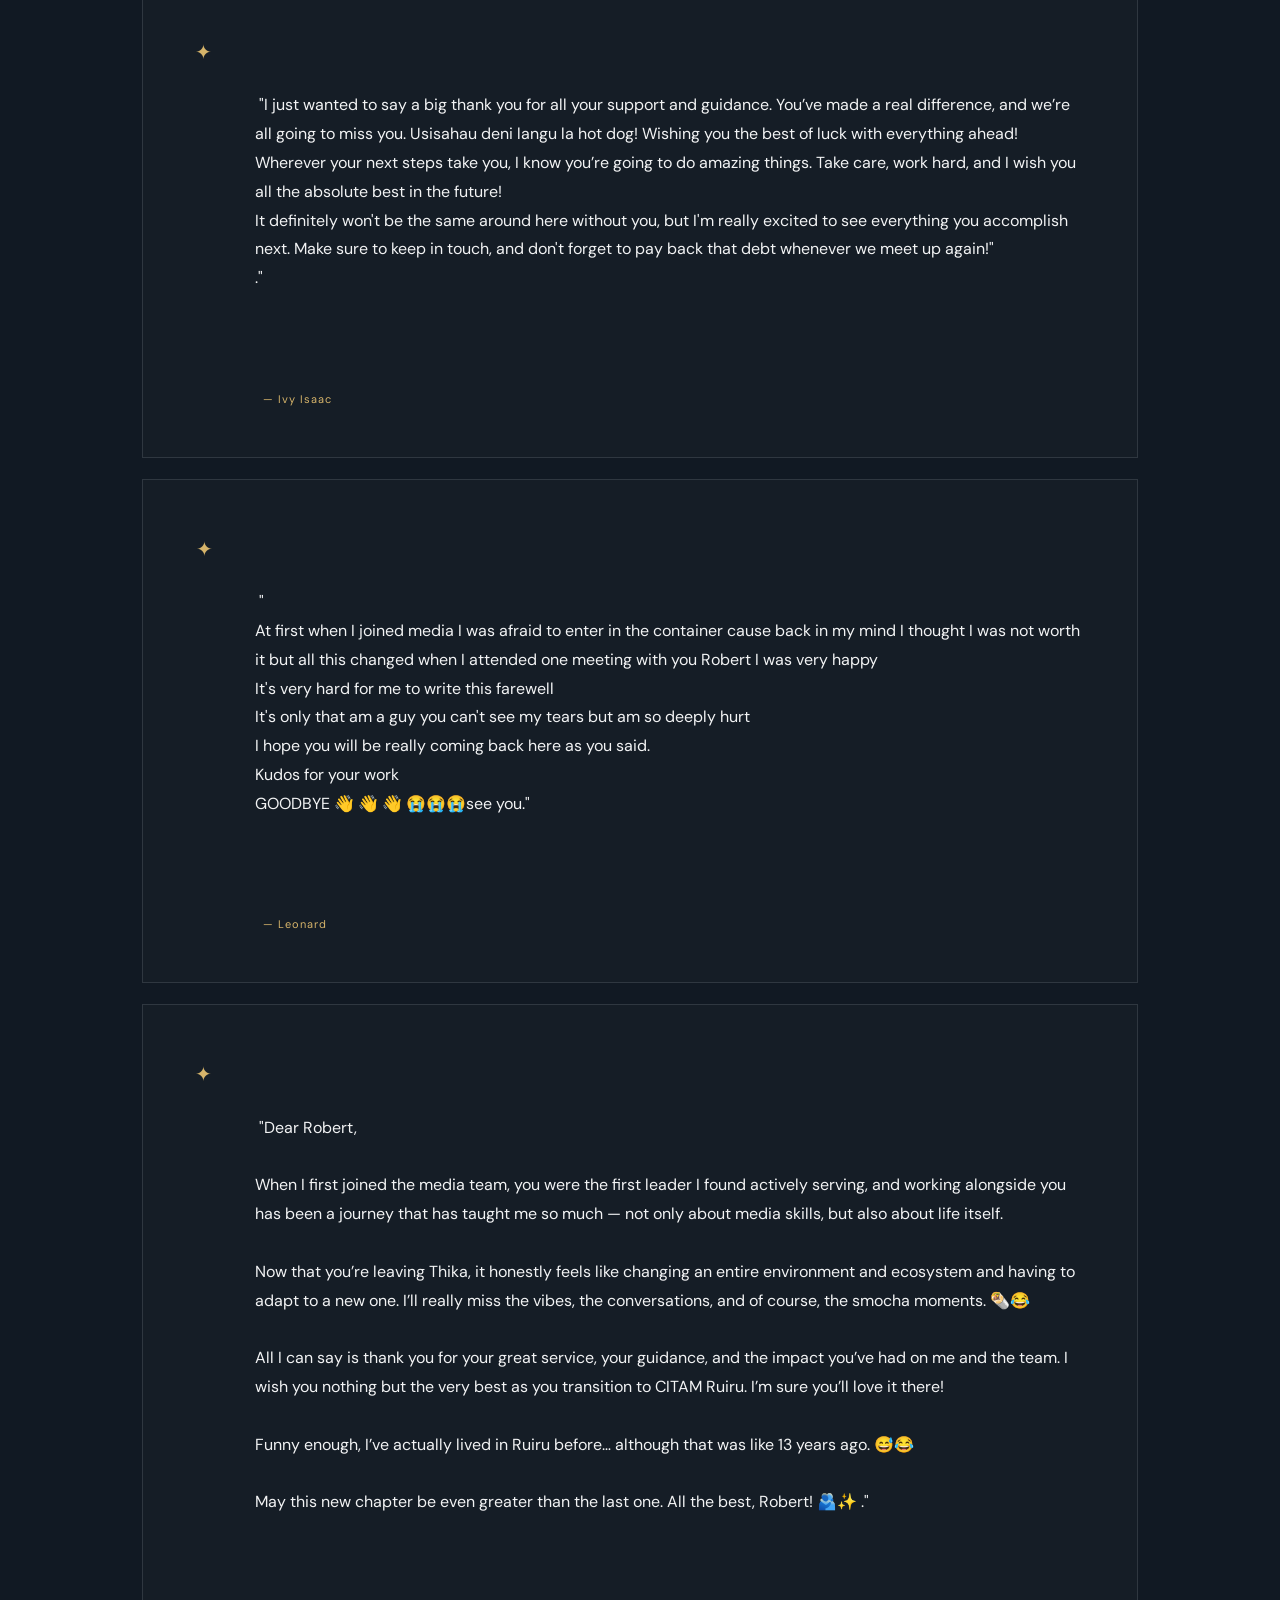
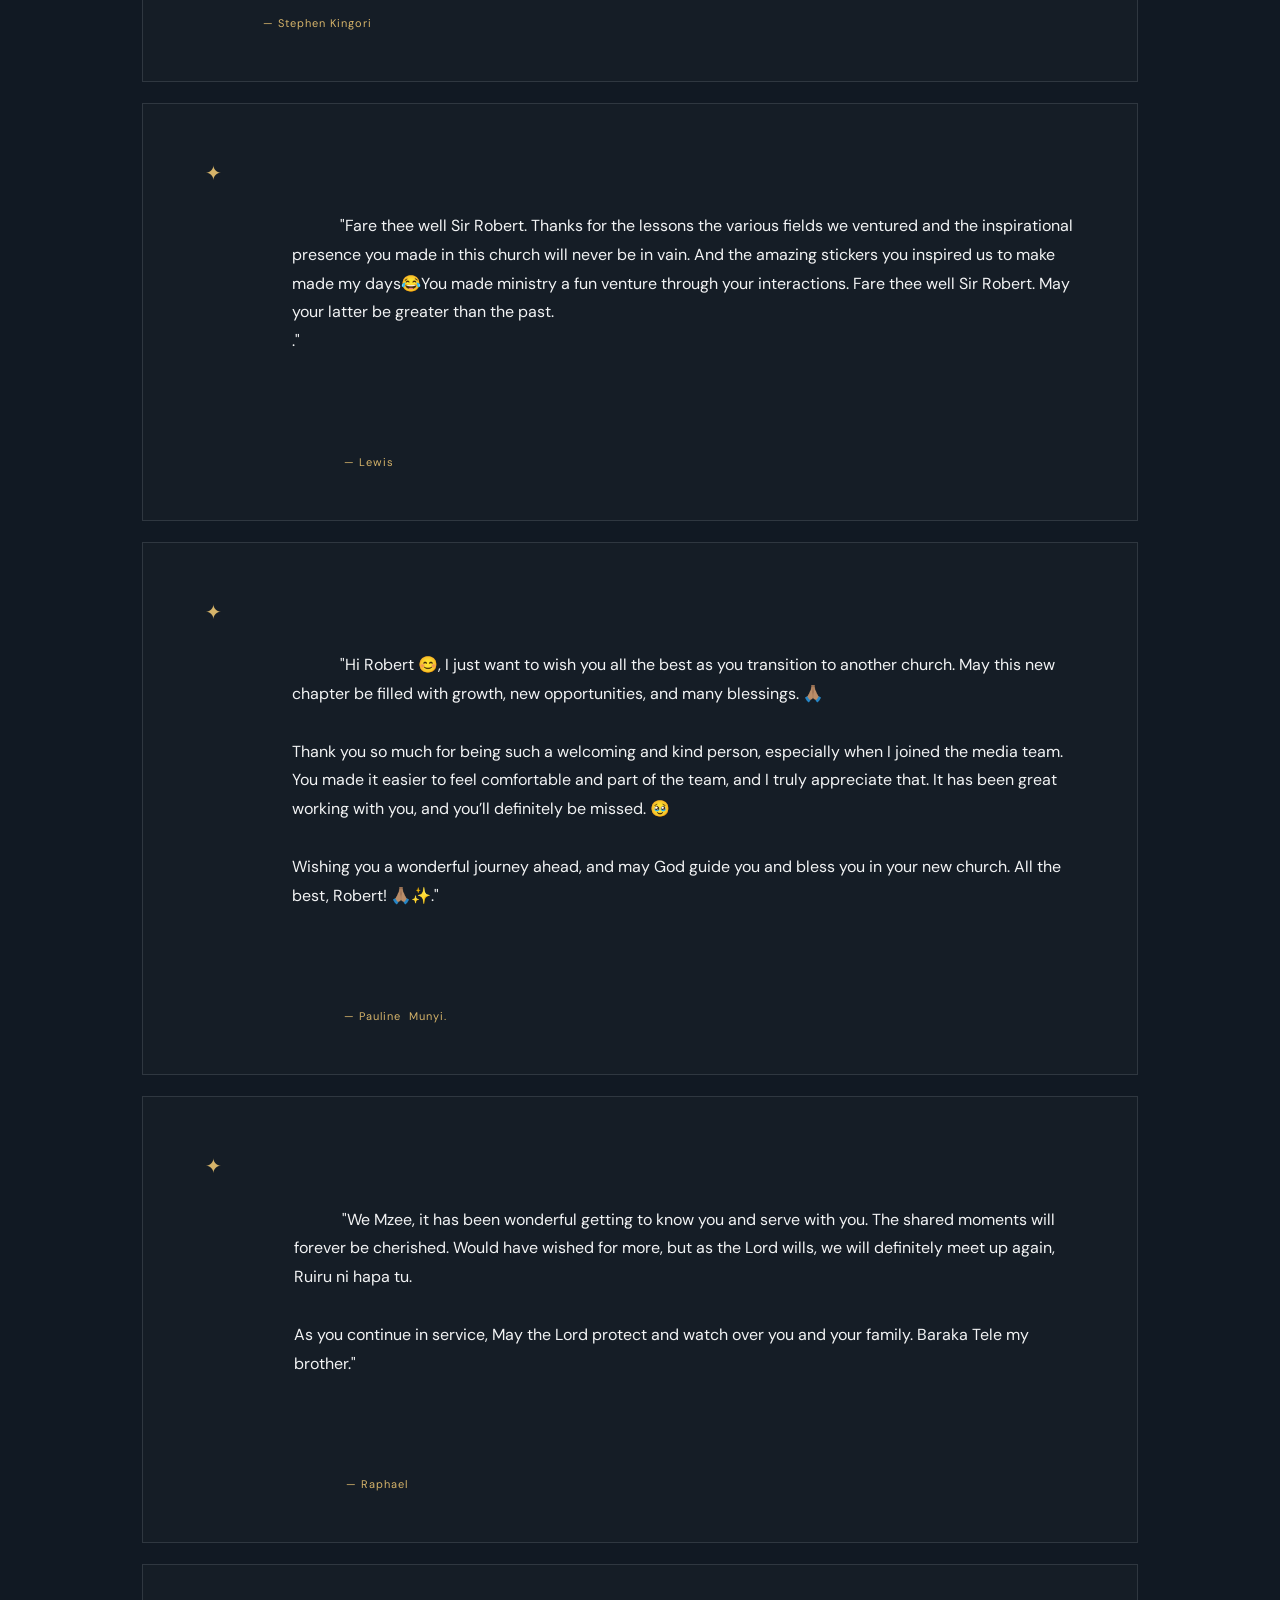
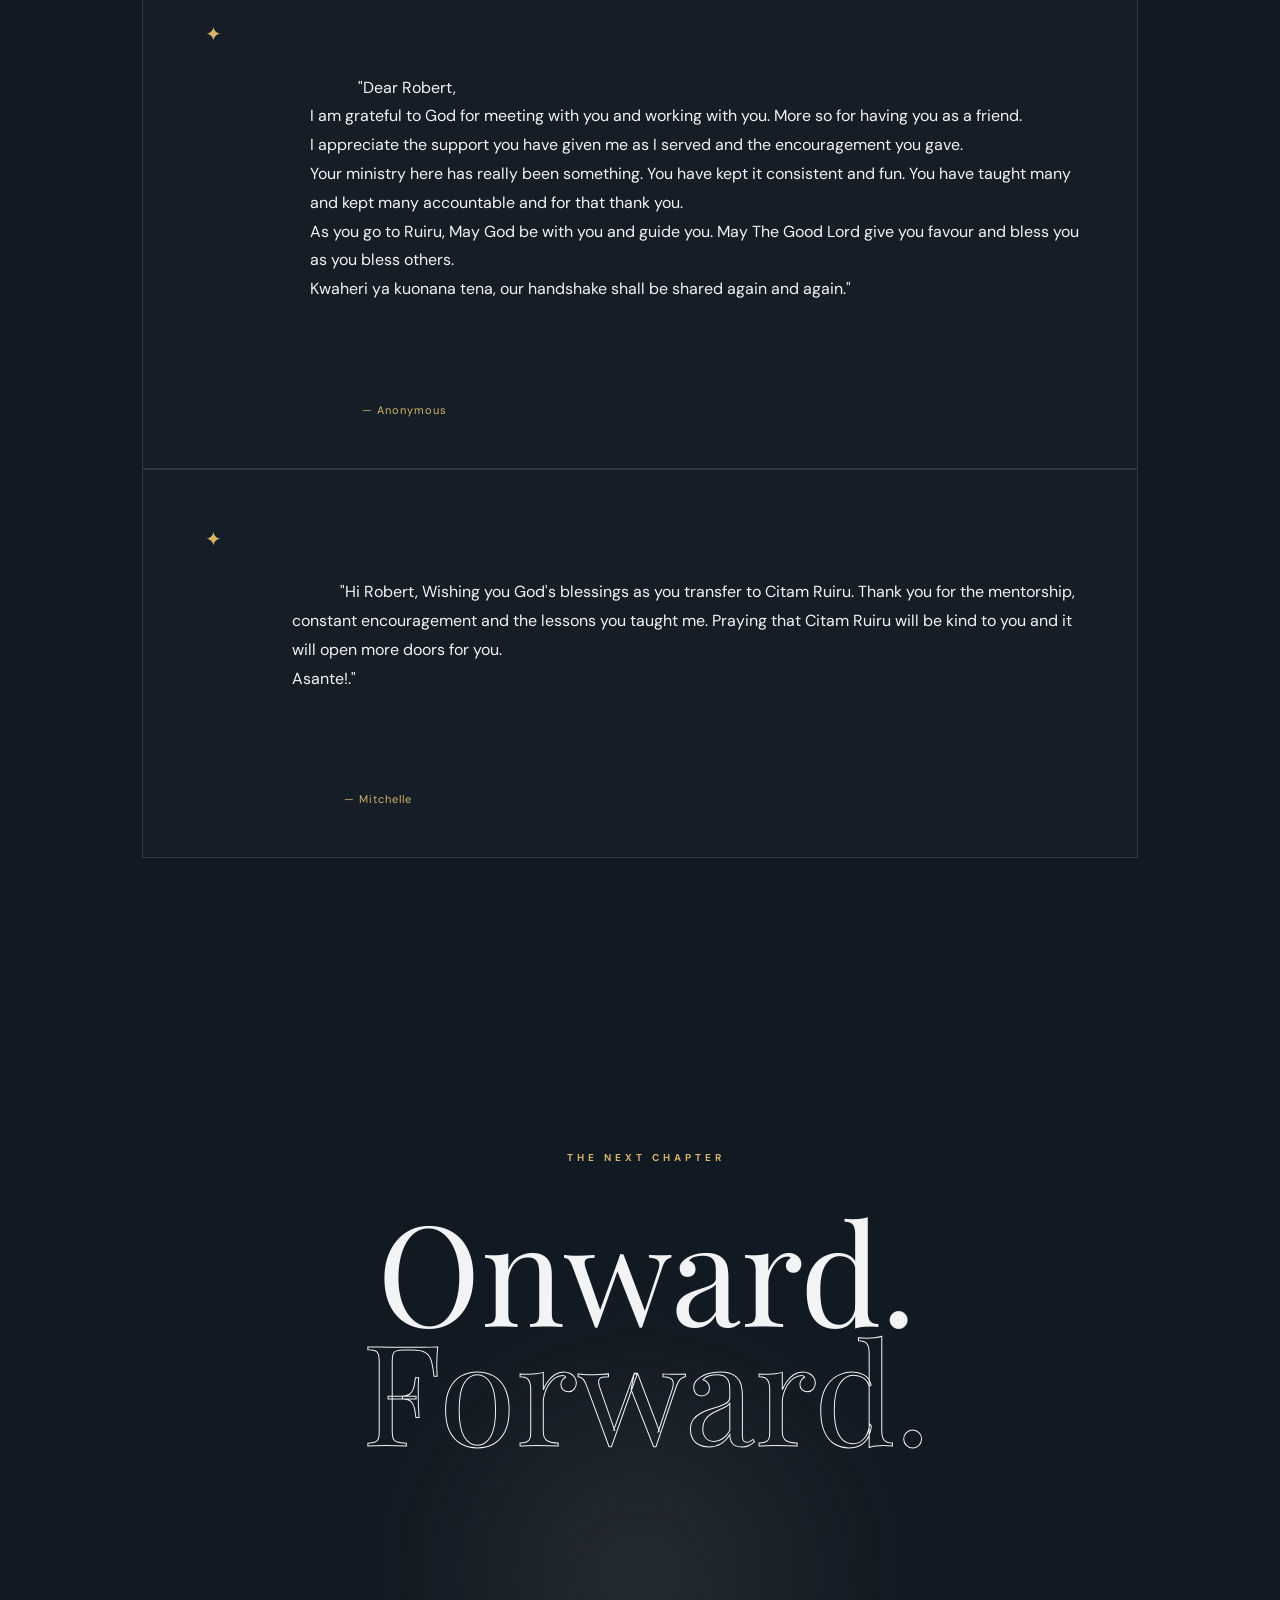
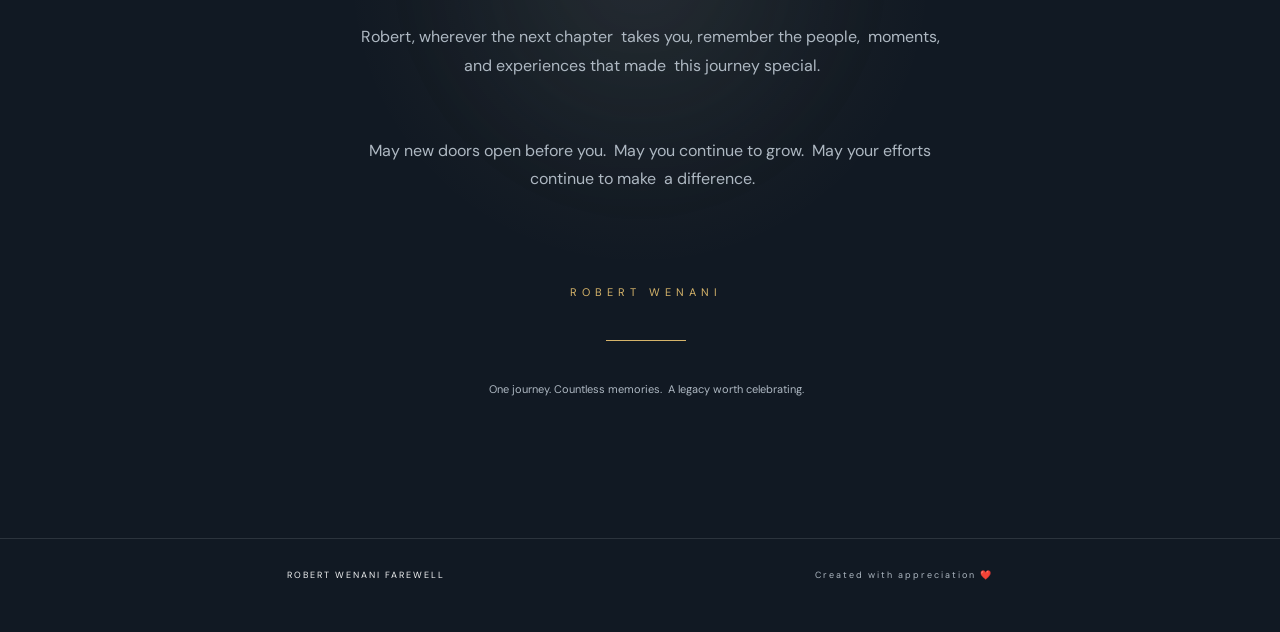
==== commit 14329a24: "Update index.html" ====
--- a/index.html
+++ b/index.html
@@ -956,6 +956,38 @@
 ‎    </div>
 ‎
 ‎</article>
+
+
+
+<!--Mitchele-->
+
+
+<article class="message-card">
+‎
+‎    <div class="message-icon">
+‎        ✦
+‎    </div>
+‎
+‎    <div class="message-content">
+‎
+‎        <p class="message-text">
+‎
+‎            "Hi Robert, Wishing you God's blessings as you transfer to Citam Ruiru. Thank you for the mentorship, constant encouragement and the lessons you taught me. Praying that Citam Ruiru will be kind to you and it will open more doors for you. 
+‎Asante!."
+‎
+‎        </p>
+‎
+‎        <div class="message-author">
+‎
+‎            — Mitchelle
+‎
+‎        </div>
+‎
+‎    </div>
+‎
+‎</article>
+‎
+‎
 ‎
 ‎
 ‎</section>
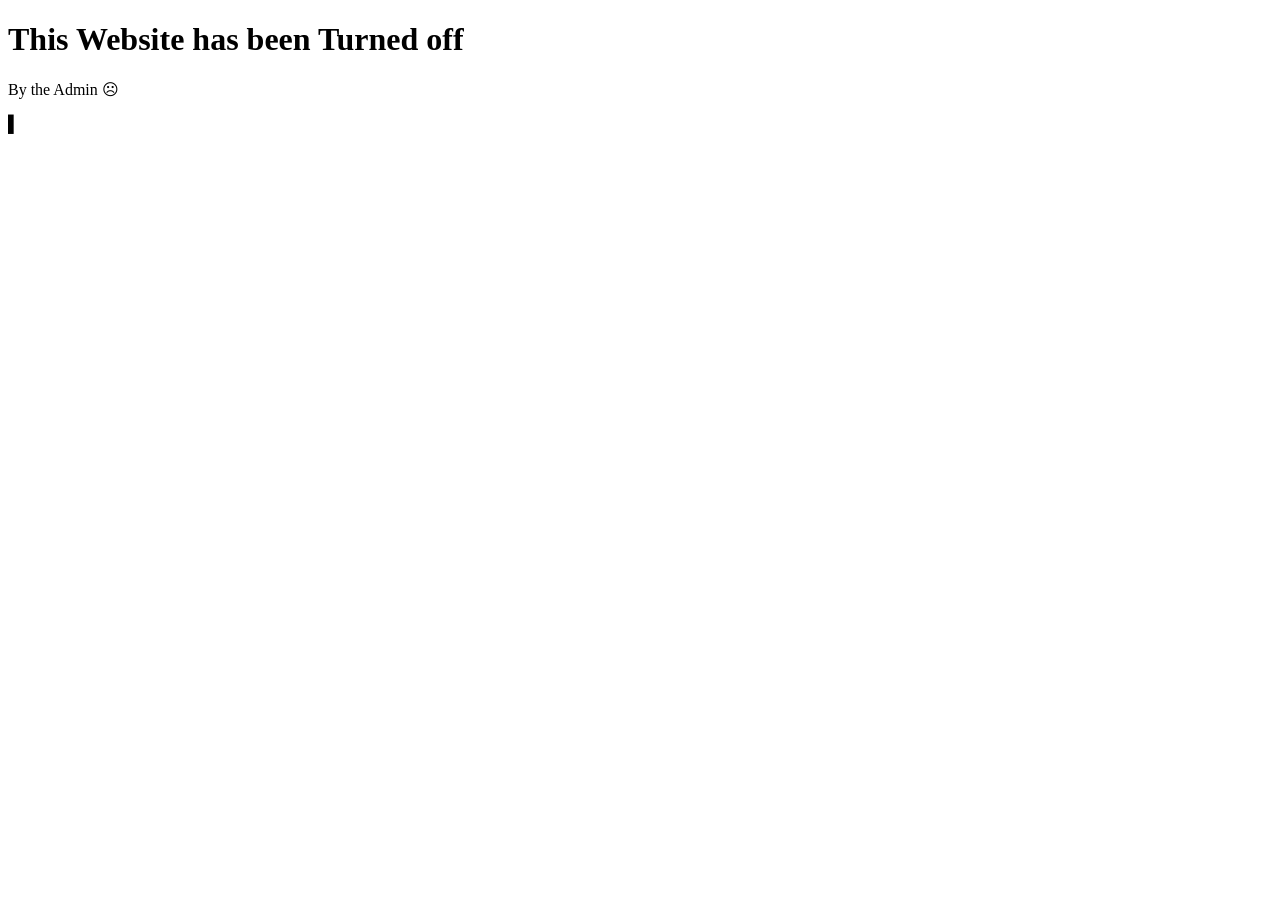
==== commit 9583ebb4: "Update index.html" ====
--- a/index.html
+++ b/index.html
@@ -1,1079 +1,45 @@
-‎<!DOCTYPE html><html lang="en"><head><meta charset="UTF-8">
-‎
-‎<meta
-‎    name="viewport"
-‎    content="width=device-width, initial-scale=1.0"
-‎>
-‎
-‎<meta
-‎    name="description"
-‎    content="Robert Wenani Farewell — Celebrating a journey, memories and a legacy."
-‎>
-‎
-‎<title>Robert Wenani | Farewell</title>
-‎
-‎<link rel="stylesheet" href="style.css">
-‎
-‎</head><body><!-- ================= NAVIGATION ================= -->
-‎
-‎<nav class="navbar">
-‎
-‎    <div class="logo">
-‎        RW<span>.</span>
-‎    </div>
-‎
-‎    <div class="nav-links">
-‎
-‎        <a href="#home">
-‎            Home
-‎        </a>
-‎
-‎        <a href="#memories">
-‎            Memories
-‎        </a>
-‎
-‎        <a href="#message">
-‎            Vote of Thanks
-‎        </a>
-‎
-‎    </div>
-‎
-‎</nav>
-‎
-‎
-‎
-‎<!-- ================= HERO ================= -->
-‎
-‎<header id="home" class="hero">
-‎
-‎    <div class="hero-glow"></div>
-‎
-‎    <div class="hero-circle circle-one"></div>
-‎
-‎    <div class="hero-circle circle-two"></div>
-‎
-‎
-‎    <div class="hero-content">
-‎
-‎        <p class="eyebrow">
-‎            A FAREWELL TRIBUTE
-‎        </p>
-‎
-‎
-‎        <h1 class="hero-title">
-‎
-‎            ROBERT
-‎
-‎            <span>
-‎                WENANI
-‎            </span>
-‎
-‎        </h1>
-‎
-‎
-‎        <h2 class="hero-subtitle">
-‎
-‎            A Chapter Ends.
-‎
-‎            <br>
-‎
-‎            <span>
-‎                A Legacy Remains.
-‎            </span>
-‎
-‎        </h2>
-‎
-‎
-‎        <p class="hero-description">
-‎
-‎            Celebrating the service, dedication,
-‎            memories, and impact of Robert Wenani.
-‎
-‎        </p>
-‎
-‎
-‎        <a
-‎            href="#memories"
-‎            class="hero-button"
-‎        >
-‎
-‎            EXPLORE THE JOURNEY
-‎
-‎            <span>
-‎                ↓
-‎            </span>
-‎
-‎        </a>
-‎
-‎    </div>
-‎
-‎
-‎    <div class="scroll-indicator">
-‎
-‎        <span></span>
-‎
-‎        SCROLL
-‎
-‎    </div>
-‎
-‎</header>
-‎
-‎
-‎
-‎<!-- ================= INTRO ================= -->
-‎
-‎<section class="intro section">
-‎
-‎    <div class="section-number">
-‎        01
-‎    </div>
-‎
-‎
-‎    <div class="intro-content">
-‎
-‎        <p class="section-label">
-‎            THE JOURNEY
-‎        </p>
-‎
-‎
-‎        <h2>
-‎
-‎            Some people pass through our lives.
-‎
-‎            <span>
-‎                Others leave a mark.
-‎            </span>
-‎
-‎        </h2>
-‎
-‎
-‎        <p>
-‎
-‎            Today, we pause to appreciate
-‎            <strong>Robert Wenani</strong> —
-‎            for the time given, the work accomplished,
-‎            the people encouraged, and the memories
-‎            created along the way.
-‎
-‎        </p>
-‎
-‎
-‎        <p>
-‎
-‎            This is more than a farewell.
-‎
-‎            It is a celebration of a journey that
-‎            brought people together and created
-‎            moments worth remembering.
-‎
-‎        </p>
-‎
-‎    </div>
-‎
-‎</section>
-‎
-‎
-‎
-‎<!-- ================= THANK YOU ================= -->
-‎
-‎<section class="thank-you section">
-‎
-‎    <div class="thank-card">
-‎
-‎        <p class="section-label">
-‎            WITH GRATITUDE
-‎        </p>
-‎
-‎
-‎        <h2>
-‎            Thank You, Robert.
-‎        </h2>
-‎
-‎
-‎        <p>
-‎
-‎            Your journey has been more than a position
-‎            or a period of service. It has been a
-‎            collection of moments, lessons, challenges,
-‎            laughter, teamwork, and memories that
-‎            will not easily be forgotten.
-‎
-‎        </p>
-‎
-‎
-‎        <p>
-‎
-‎            As you step into your next chapter,
-‎            may the road ahead bring you greater
-‎            opportunities, meaningful experiences,
-‎            and success beyond what you imagine.
-‎
-‎        </p>
-‎
-‎
-‎        <div class="signature">
-‎
-‎            <span>
-‎                The chapter may be turning,
-‎            </span>
-‎
-‎            <strong>
-‎                but the impact remains.
-‎            </strong>
-‎
-‎        </div>
-‎
-‎    </div>
-‎
-‎</section>
-‎
-‎
-‎
-‎<!-- ================= MEMORIES ================= -->
-‎
-‎<section
-‎    id="memories"
-‎    class="memories section"
-‎>
-‎
-‎    <div class="section-heading">
-‎
-‎        <p class="section-label">
-‎            02 — MEMORIES
-‎        </p>
-‎
-‎        <h2>
-‎
-‎            Moments That
-‎
-‎            <span>
-‎                Remain.
-‎            </span>
-‎
-‎        </h2>
-‎
-‎        <p>
-‎            Every photograph tells a story.
-‎            Every moment carries a memory.
-‎        </p>
-‎
-‎    </div>
-‎
-‎
-‎    <div class="gallery">
-‎
-<!-- ================= PHOTO 1 ================= -->
+<!DOCTYPE html>
+<html lang="en">
+<head>
+  <meta charset="UTF-8" />
+  <meta name="viewport" content="width=device-width, initial-scale=1.0" />
+  <title>Website Turned Off</title>
+  <link rel="stylesheet" href="style.css" />
+</head>
+<body>
+  <div class="particles" id="particles"></div>
 
-<a
-    href="image.html?img=https://i.ibb.co/LhqjSBWR/IMG-20260829-WA5695.jpg"
-    class="photo-card photo-one"
->
+  <div class="scanlines"></div>
+  <div class="vignette"></div>
 
-    <img
-        src="https://i.ibb.co/LhqjSBWR/IMG-20260829-WA5695.jpg"
-        alt="Robert Wenani memory"
-    >
+  <main class="scene">
+    <div class="face-wrap">
+      <div class="halo"></div>
 
-    <div class="photo-overlay">
-
-        <span>
-            VIEW MEMORY
-        </span>
-
-        <strong>
-            01
-        </strong>
-
+      <div class="face">
+        <div class="eye left"></div>
+        <div class="eye right"></div>
+        <div class="tear left"></div>
+        <div class="tear right"></div>
+        <div class="mouth"></div>
+        <div class="blush left"></div>
+        <div class="blush right"></div>
+      </div>
     </div>
 
-</a>
+    <h1 class="title" data-text="This Website has been Turned off">
+      This Website has been Turned off
+    </h1>
 
+    <p class="subtitle">
+      By the Admin <span class="emoji">☹</span>
+    </p>
 
+    <p class="hint">
+      <span id="hint"></span><span class="cursor">▌</span>
+    </p>
+  </main>
 
-<!-- ================= PHOTO 2 ================= -->
-
-<a
-    href="image.html?img=https://i.ibb.co/GvHkVmkq/IMG-20260829-WA7463.jpg"
-    class="photo-card photo-two"
->
-
-    <img
-        src="https://i.ibb.co/GvHkVmkq/IMG-20260829-WA7463.jpg"
-        alt="Robert Wenani memory"
-    >
-
-    <div class="photo-overlay">
-
-        <span>
-            VIEW MEMORY
-        </span>
-
-        <strong>
-            02
-        </strong>
-
-    </div>
-
-</a>
-‎
-‎      
-‎      
-‎        <!-- ================= PRECIOUS VIDEO TRIBUTE ================= -->
-‎
-‎        <a
-‎            href="https://drive.google.com/file/d/1kJwsnHJuyJzNyYjKVcHeNjvZQJDKrpsZ/view?usp=drivesdk"
-‎            class="photo-card photo-three video-card"
-‎            target="_blank"
-‎            rel="noopener noreferrer"
-‎        >
-‎
-‎            <img
-‎                src="https://i.ibb.co/0py8fWWh/1788075253449.png"
-‎                alt="Precious video tribute for Robert Wenani"
-‎            >
-‎
-‎            <div class="video-play">
-‎                ▶
-‎            </div>
-‎
-‎            <div class="photo-overlay">
-‎
-‎                <div class="tribute-info">
-‎
-‎                    <span>
-‎                        VIDEO TRIBUTE
-‎                    </span>
-‎
-‎                    <strong>
-‎                        Done by Precious
-‎                    </strong>
-‎
-‎                </div>
-‎
-‎                <b>
-‎                    03
-‎                </b>
-‎
-‎            </div>
-‎
-‎        </a>
-‎
-‎
-‎
-‎        <!-- ================= PRAISE VIDEO TRIBUTE ================= -->
-‎
-‎        <a
-‎            href="https://drive.google.com/file/d/1ekJ8J70eWffqo6eYa_F6KhXqivrk2Pzd/view?usp=drivesdk"
-‎            class="photo-card photo-four video-card"
-‎            target="_blank"
-‎            rel="noopener noreferrer"
-‎        >
-‎
-‎            <img
-‎                src="https://i.ibb.co/0py8fWWh/1788075253449.png"
-‎                alt="Praise video tribute for Robert Wenani"
-‎            >
-‎
-‎            <div class="video-play">
-‎                ▶
-‎            </div>
-‎
-‎            <div class="photo-overlay">
-‎
-‎                <div class="tribute-info">
-‎
-‎                    <span>
-‎                        VIDEO TRIBUTE
-‎                    </span>
-‎
-‎                    <strong>
-‎                        Done by Praise
-‎                    </strong>
-‎
-‎                </div>
-‎
-‎                <b>
-‎                    04
-‎                </b>
-‎
-‎            </div>
-‎
-‎        </a>
-‎
-‎
-‎    </div>
-‎
-‎</section>
-‎
-‎
-‎
-‎<!-- ================= VOTE OF THANKS ================= -->
-‎
-‎<section
-‎    id="message"
-‎    class="message-section section"
-‎>
-‎
-‎
-‎    <!-- Ambient lights -->
-‎
-‎    <div class="glitter glitter-one"></div>
-‎
-‎    <div class="glitter glitter-two"></div>
-‎
-‎    <div class="glitter glitter-three"></div>
-‎
-‎    <div class="glitter glitter-four"></div>
-‎
-‎    <div class="glitter glitter-five"></div>
-‎
-‎
-‎    <div class="thanks-container">
-‎
-‎
-‎        <!-- LEFT -->
-‎
-‎        <div class="thanks-content">
-‎
-‎            <p class="section-label">
-‎                03 — YOUR WORDS
-‎            </p>
-‎
-‎
-‎            <h2>
-‎
-‎                Your Words
-‎
-‎                <span>
-‎                    Matter.
-‎                </span>
-‎
-‎            </h2>
-‎
-‎
-‎            <p>
-‎
-‎                Have something you'd like to say
-‎                to Robert?
-‎
-‎                <br>
-‎
-‎                We'd love to hear it.
-‎
-‎            </p>
-‎
-‎
-‎            <p>
-‎
-‎                Share your appreciation,
-‎                a memorable moment, a word of
-‎                encouragement, or simply say
-‎
-‎                <strong>
-‎                    thank you.
-‎                </strong>
-‎
-‎            </p>
-‎
-‎        </div>
-‎
-‎
-‎
-‎        <!-- RIGHT -->
-‎
-‎        <div class="whatsapp-card">
-‎
-‎
-‎            <div class="whatsapp-icon">
-‎                💬
-‎            </div>
-‎
-‎
-‎            <h3>
-‎                Send a Vote of Thanks
-‎            </h3>
-‎
-‎
-‎            <p>
-‎
-‎                Send your message directly to
-‎                the farewell administrator on WhatsApp.
-‎
-‎            </p>
-‎
-‎
-‎            <a
-‎                href="https://wa.me/254793505060?text=Hey%21%20I%20saw%20the%20Robert%20Wenani%20Farewell%20website%20and%20I%27d%20like%20to%20submit%20a%20Vote%20of%20Thanks.%0A%0AName%3A%20%0AMessage%3A%20%0A%0APlease%20post%20my%20message%20as%3A%20With%20my%20name%20%2F%20Anonymous"
-‎                class="whatsapp-button"
-‎                target="_blank"
-‎                rel="noopener noreferrer"
-‎            >
-‎
-‎                <span>
-‎                    💬
-‎                </span>
-‎
-‎                SEND YOUR MESSAGE
-‎
-‎                <strong>
-‎                    →
-‎                </strong>
-‎
-‎            </a>
-‎
-‎
-‎            <small>
-‎
-‎                Messages are reviewed and added
-‎                to the farewell wall by the
-‎                website administrator.
-‎
-‎            </small>
-‎
-‎        </div>
-‎
-‎
-‎    </div>
-‎
-‎</section>
-‎
-‎
-‎
-‎<!-- ================= MESSAGES ================= -->
-‎
-‎<section class="messages-section section">
-‎
-‎    <div class="section-heading">
-‎
-‎        <p class="section-label">
-‎            04 — MESSAGES OF APPRECIATION
-‎        </p>
-‎
-‎
-‎        <h2>
-‎
-‎            Words From
-‎
-‎            <span>
-‎                The Journey.
-‎            </span>
-‎
-‎        </h2>
-‎
-‎    </div>
-‎
-‎
-‎
-‎    <div class="messages-container">
-‎
-‎
-‎        <!-- WILLIS -->
-‎
-‎        <article class="message-card">
-‎
-‎            <div class="message-icon">
-‎                ✦
-‎            </div>
-‎
-‎
-‎            <div class="message-content">
-‎
-‎                <p class="message-text">
-‎
-‎                    "On behalf of the Media Department,
-‎                    we honor Robert, our skilled Sound
-‎                    Technician who for years, has served
-‎                    quietly behind the scenes to make sure
-‎                    God's people could worship without
-‎                    distraction.
-‎
-‎                    Robert, your excellence was never
-‎                    about perfection, it was worship.
-‎                    You showed up early, stayed late,
-‎                    trained others with patience, and
-‎                    treated every service as sacred.
-‎
-‎                    As you transition to CITAM Ruiru,
-‎                    we pray that God expands your
-‎                    territories, grants you favor and
-‎                    continues to use you for His glory.
-‎
-‎                    Bye Bye."
-‎
-‎                </p>
-‎
-‎
-‎                <div class="message-author">
-‎
-‎                    — Willis Mutisya
-‎
-‎                </div>
-‎
-‎            </div>
-‎
-‎        </article>
-‎
-‎
-‎
-‎        <!-- FLORENCE -->
-‎
-‎        <article class="message-card">
-‎
-‎            <div class="message-icon">
-‎                ✦
-‎            </div>
-‎
-‎
-‎            <div class="message-content">
-‎
-‎                <p class="message-text">
-‎
-‎                    "Hi Robert, even though I've known
-‎                    you for the shortest time possible,
-‎                    I've gotten really close to you and
-‎                    I can't complain, actually I can,
-‎                    because unanichapanga😭😭.
-‎
-‎                    Anyway I'll really miss you,
-‎                    but at least it's not the last time
-‎                    seeing you. You'll probably see me
-‎                    a lot, especially after I'm done
-‎                    with my exams.
-‎
-‎                    I know you won't forget me and
-‎                    I promise not to forget you tooo.
-‎
-‎                    (Almost cried while writing this)
-‎
-‎                    From katoto kako😭"
-‎
-‎                </p>
-‎
-‎
-‎                <div class="message-author">
-‎
-‎                    — Florence
-‎
-‎                </div>
-‎
-‎            </div>
-‎
-‎        </article>
-‎
-‎
-‎
-‎        <!-- ANONYMOUS -->
-‎
-‎        <article class="message-card">
-‎
-‎            <div class="message-icon">
-‎                ✦
-‎            </div>
-‎
-‎
-‎            <div class="message-content">
-‎
-‎                <p class="message-text">
-‎
-‎                    "For welcoming me warmly,
-‎                    guiding and being patient with me
-‎                    and of course the fun and food along
-‎                    the way, I'm beyond grateful.
-‎
-‎                    May God's grace and favour be in
-‎                    abundance as you start a new chapter."
-‎
-‎                </p>
-‎
-‎
-‎                <div class="message-author">
-‎
-‎                    — Anonymous
-‎
-‎                </div>
-‎
-‎            </div>
-‎
-‎        </article>
-‎
-‎
-‎    </div>
-‎
-‎
-‎
-‎<!-- IVY -->
-‎
-‎<article class="message-card">
-‎
-‎    <div class="message-icon">
-‎        ✦
-‎    </div>
-‎
-‎    <div class="message-content">
-‎
-‎        <p class="message-text">
-‎
-‎            "As I say goodbye, I honestly don’t know where to begin. It’s never easy saying farewell to people who have become such an important part of your life. The memories we’ve created, the laughter we’ve shared, the challenges we’ve overcome, and even the little moments that seemed insignificant at the time will always hold a special place in my heart.
-‎Although this chapter is coming to an end, I believe it’s not really goodbye—it’s simply a “see you later.” Life may take us in different directions, but I hope we never forget the moments that brought us together.
-‎I wish you nothing but happiness, success, growth, and beautiful opportunities in everything that lies ahead. May your dreams come true, and may you always have reasons to smile.
-‎Thank you for everything. You will be missed more than words can say. ❤️
-‎Until we meet again, take care and keep shining. Goodbye for now. 🥹❤️."
-‎
-‎        </p>
-‎
-‎        <div class="message-author">
-‎
-‎            — Ivy
-‎
-‎        </div>
-‎
-‎    </div>
-‎
-‎</article>
-
-
-<!--Ivy Isaac-->
-
-<article class="message-card">
-‎
-‎    <div class="message-icon">
-‎        ✦
-‎    </div>
-‎
-‎    <div class="message-content">
-‎
-‎        <p class="message-text">
-‎
-‎            "I just wanted to say a big thank you for all your support and guidance. You’ve made a real difference, and we’re all going to miss you. Usisahau deni langu la hot dog! Wishing you the best of luck with everything ahead!
-Wherever your next steps take you, I know you’re going to do amazing things. Take care, work hard, and I wish you all the absolute best in the future!
-It definitely won't be the same around here without you, but I'm really excited to see everything you accomplish next. Make sure to keep in touch, and don't forget to pay back that debt whenever we meet up again!"
-."
-‎
-‎        </p>
-‎
-‎        <div class="message-author">
-‎
-‎            — Ivy Isaac 
-‎
-‎        </div>
-‎
-‎    </div>
-‎
-‎</article>
-‎
-‎
-‎<!--Leonard-->
-‎
-‎<article class="message-card">
-‎
-‎    <div class="message-icon">
-‎        ✦
-‎    </div>
-‎
-‎    <div class="message-content">
-‎
-‎        <p class="message-text">
-‎
-‎            "
-‎At first when I joined media I was afraid to enter in the container cause back in my mind I thought I was not worth it but all this changed when I attended one meeting with you Robert I was very happy 
-‎It's very hard for me to write this farewell
-‎It's only that am a guy you can't see my tears but am so deeply hurt
-‎I hope you will be really coming back here as you said.
-‎Kudos for your work
-‎GOODBYE 👋 👋 👋 😭😭😭see you."
-‎
-‎        </p>
-‎
-‎        <div class="message-author">
-‎
-‎            — Leonard
-‎
-‎        </div>
-‎
-‎    </div>
-‎
-‎</article>
-‎
-‎
-‎<!--Stephen Kingori -->
-
-‎
-‎<article class="message-card">
-‎
-‎    <div class="message-icon">
-‎        ✦
-‎    </div>
-‎
-‎    <div class="message-content">
-‎
-‎        <p class="message-text">
-‎
-‎            "Dear Robert,
-‎
-‎When I first joined the media team, you were the first leader I found actively serving, and working alongside you has been a journey that has taught me so much — not only about media skills, but also about life itself.
-‎
-‎Now that you’re leaving Thika, it honestly feels like changing an entire environment and ecosystem and having to adapt to a new one. I’ll really miss the vibes, the conversations, and of course, the smocha moments. 🌯😂
-‎
-‎All I can say is thank you for your great service, your guidance, and the impact you’ve had on me and the team. I wish you nothing but the very best as you transition to CITAM Ruiru. I’m sure you’ll love it there!
-‎
-‎Funny enough, I’ve actually lived in Ruiru before… although that was like 13 years ago. 😅😂
-‎
-‎May this new chapter be even greater than the last one. All the best, Robert! 🫂✨ ."
-‎
-‎        </p>
-‎
-‎        <div class="message-author">
-‎
-‎            — Stephen Kingori 
-‎
-‎        </div>
-‎
-‎    </div>
-‎
-‎</article>
-
-
-
-<!--Lewis-->
-
-‎<article class="message-card">
-‎
-‎    <div class="message-icon">
-‎        ✦
-‎    </div>
-‎
-‎    <div class="message-content">
-‎
-‎        <p class="message-text">
-‎
-‎            "Fare thee well Sir Robert. Thanks for the lessons the various fields we ventured and the inspirational presence you made in this church will never be in vain. And the amazing stickers you inspired us to make made my days😂You made ministry a fun venture through your interactions. Fare thee well Sir Robert. May your latter be greater than the past. 
-‎."
-‎
-‎        </p>
-‎
-‎        <div class="message-author">
-‎
-‎            — Lewis
-‎
-‎        </div>
-‎
-‎    </div>
-‎
-‎</article>
-‎
-
-<!--Pauline Munyi-->
-‎
-‎
-‎<article class="message-card">
-‎
-‎    <div class="message-icon">
-‎        ✦
-‎    </div>
-‎
-‎    <div class="message-content">
-‎
-‎        <p class="message-text">
-‎
-‎            "Hi Robert 😊, I just want to wish you all the best as you transition to another church. May this new chapter be filled with growth, new opportunities, and many blessings. 🙏🏽
-‎
-‎Thank you so much for being such a welcoming and kind person, especially when I joined the media team. You made it easier to feel comfortable and part of the team, and I truly appreciate that. It has been great working with you, and you’ll definitely be missed. 🥹
-‎
-‎Wishing you a wonderful journey ahead, and may God guide you and bless you in your new church. All the best, Robert! 🙏🏽✨."
-‎
-‎        </p>
-‎
-‎        <div class="message-author">
-‎
-‎            — Pauline  Munyi.
-‎
-‎        </div>
-‎
-‎    </div>
-‎
-‎</article>
-
-
-‎
-‎<!--Raphael-->
-‎
-‎<article class="message-card">
-‎
-‎    <div class="message-icon">
-‎        ✦
-‎    </div>
-‎
-‎    <div class="message-content">
-‎
-‎        <p class="message-text">
-‎
-‎            "We Mzee, it has been wonderful getting to know you and serve with you. The shared moments will forever be cherished. Would have wished for more, but as the Lord wills, we will definitely meet up again, Ruiru ni hapa tu.
-‎
-‎As you continue in service, May the Lord protect and watch over you and your family. Baraka Tele my brother."
-
-‎        </p>
-‎
-‎        <div class="message-author">
-‎
-‎            — Raphael 
-‎
-‎        </div>
-‎
-‎    </div>
-‎
-‎</article>
-‎
-
-
-‎
-‎<!--Anonymous-->
-‎
-‎<article class="message-card">
-‎
-‎    <div class="message-icon">
-‎        ✦
-‎    </div>
-‎
-‎    <div class="message-content">
-‎
-‎        <p class="message-text">
-‎
-‎            "Dear Robert,
-‎I am grateful to God for meeting with you and working with you. More so for having you as a friend. 
-‎I appreciate the support you have given me as I served and the encouragement you gave. 
-‎Your ministry here has really been something. You have kept it consistent and fun. You have taught many and kept many accountable and for that thank you.
-‎As you go to Ruiru, May God be with you and guide you. May The Good Lord give you favour and bless you as you bless others. 
-‎Kwaheri ya kuonana tena, our handshake shall be shared again and again."
-
-‎        </p>
-‎
-‎        <div class="message-author">
-‎
-‎            — Anonymous 
-‎
-‎        </div>
-‎
-‎    </div>
-‎
-‎</article>
-
-
-
-<!--Mitchele-->
-
-
-<article class="message-card">
-‎
-‎    <div class="message-icon">
-‎        ✦
-‎    </div>
-‎
-‎    <div class="message-content">
-‎
-‎        <p class="message-text">
-‎
-‎            "Hi Robert, Wishing you God's blessings as you transfer to Citam Ruiru. Thank you for the mentorship, constant encouragement and the lessons you taught me. Praying that Citam Ruiru will be kind to you and it will open more doors for you. 
-‎Asante!."
-‎
-‎        </p>
-‎
-‎        <div class="message-author">
-‎
-‎            — Mitchelle
-‎
-‎        </div>
-‎
-‎    </div>
-‎
-‎</article>
-‎
-‎
-‎
-‎
-‎</section>
-‎
-‎
-‎
-‎<!-- ================= FINAL ================= -->
-‎
-‎<section class="final-section">
-‎
-‎
-‎    <div class="final-glow"></div>
-‎
-‎
-‎    <div class="final-content">
-‎
-‎        <p class="section-label">
-‎            THE NEXT CHAPTER
-‎        </p>
-‎
-‎
-‎        <h2>
-‎
-‎            Onward.
-‎
-‎            <span>
-‎                Forward.
-‎            </span>
-‎
-‎        </h2>
-‎
-‎
-‎        <p>
-‎
-‎            Robert, wherever the next chapter
-‎            takes you, remember the people,
-‎            moments, and experiences that made
-‎            this journey special.
-‎
-‎        </p>
-‎
-‎
-‎        <p>
-‎
-‎            May new doors open before you.
-‎            May you continue to grow.
-‎            May your efforts continue to make
-‎            a difference.
-‎
-‎        </p>
-‎
-‎
-‎        <div class="final-name">
-‎            ROBERT WENANI
-‎        </div>
-‎
-‎
-‎        <div class="final-line"></div>
-‎
-‎
-‎        <p class="closing">
-‎
-‎            One journey. Countless memories.
-‎            A legacy worth celebrating.
-‎
-‎        </p>
-‎
-‎    </div>
-‎
-‎</section>
-‎
-‎
-‎
-‎<!-- ================= FOOTER ================= -->
-‎
-‎<footer>
-‎
-‎    <div>
-‎        ROBERT WENANI FAREWELL
-‎    </div>
-‎
-‎
-‎    <span>
-‎        Created with appreciation ❤️
-‎    </span>
-‎
-‎</footer>
-‎
-‎</body></html>+  <script src="script.js"></script>
+</body>
+</html>
